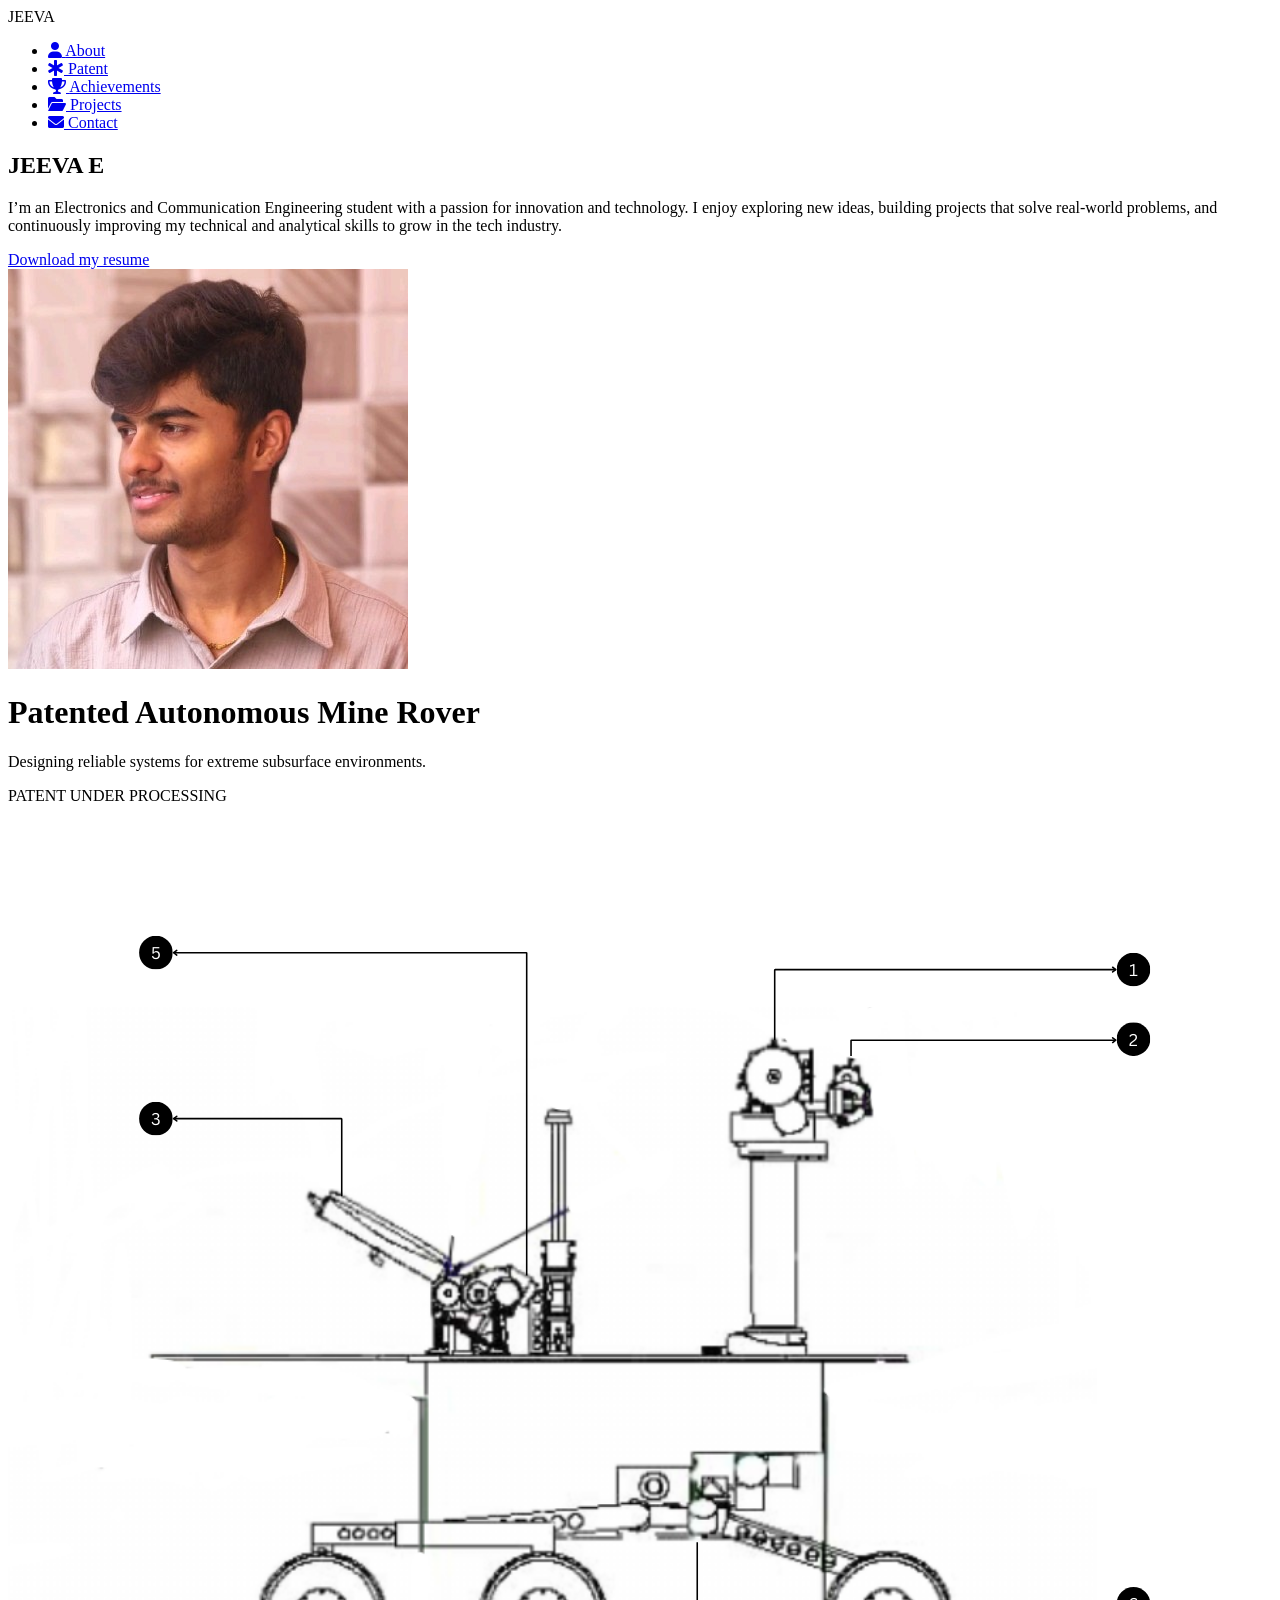
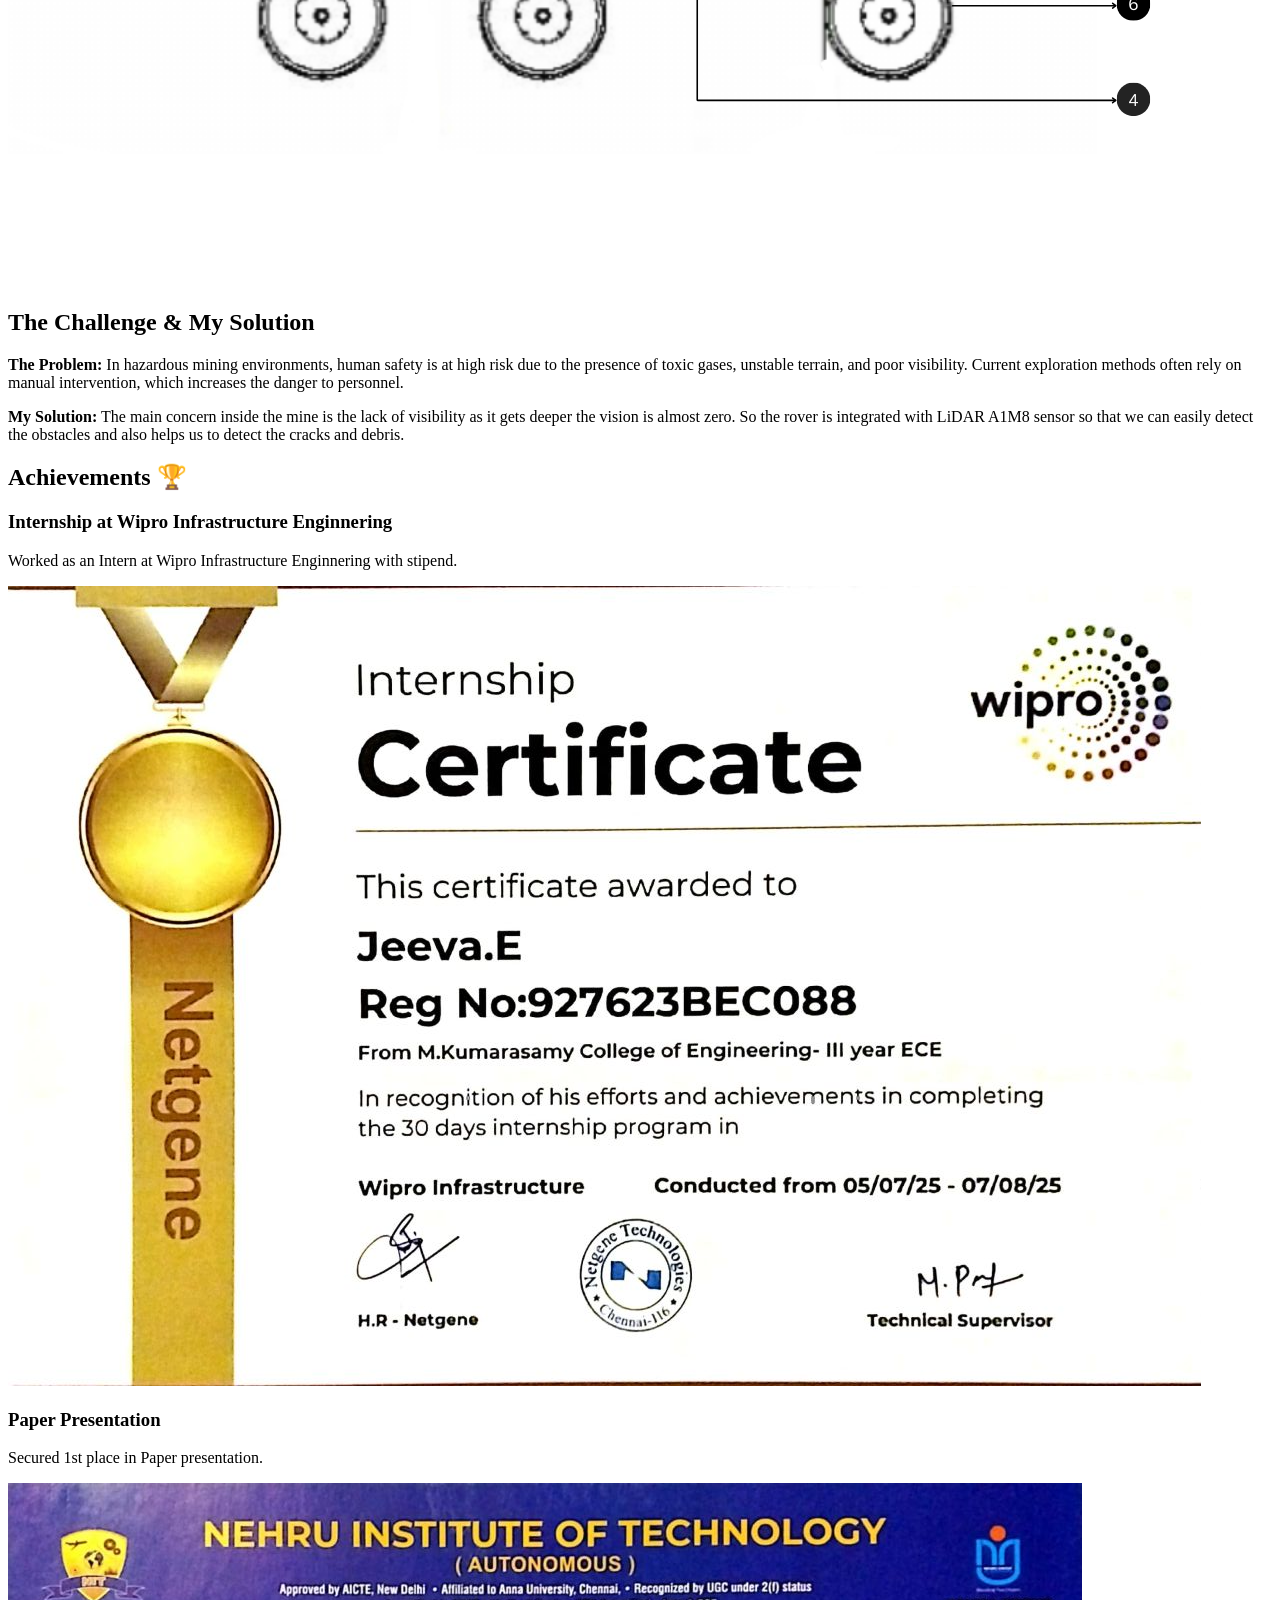
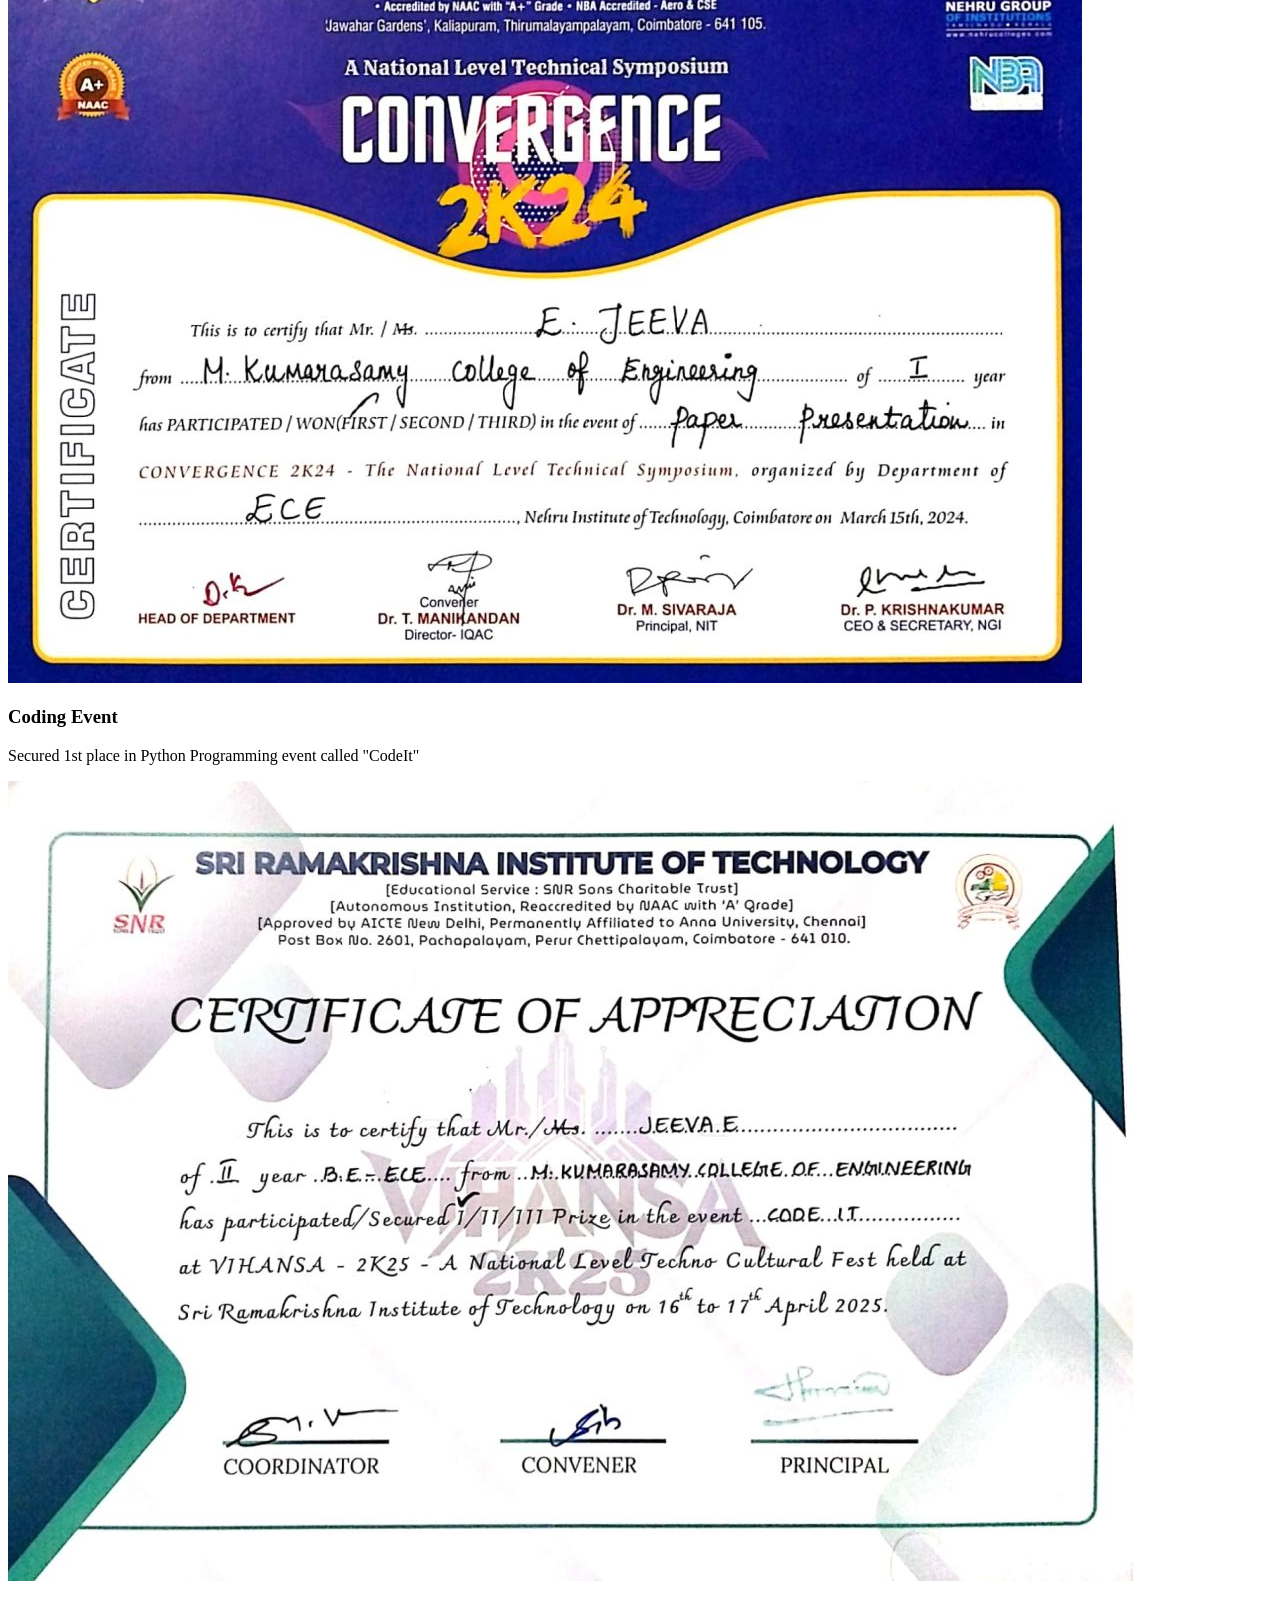
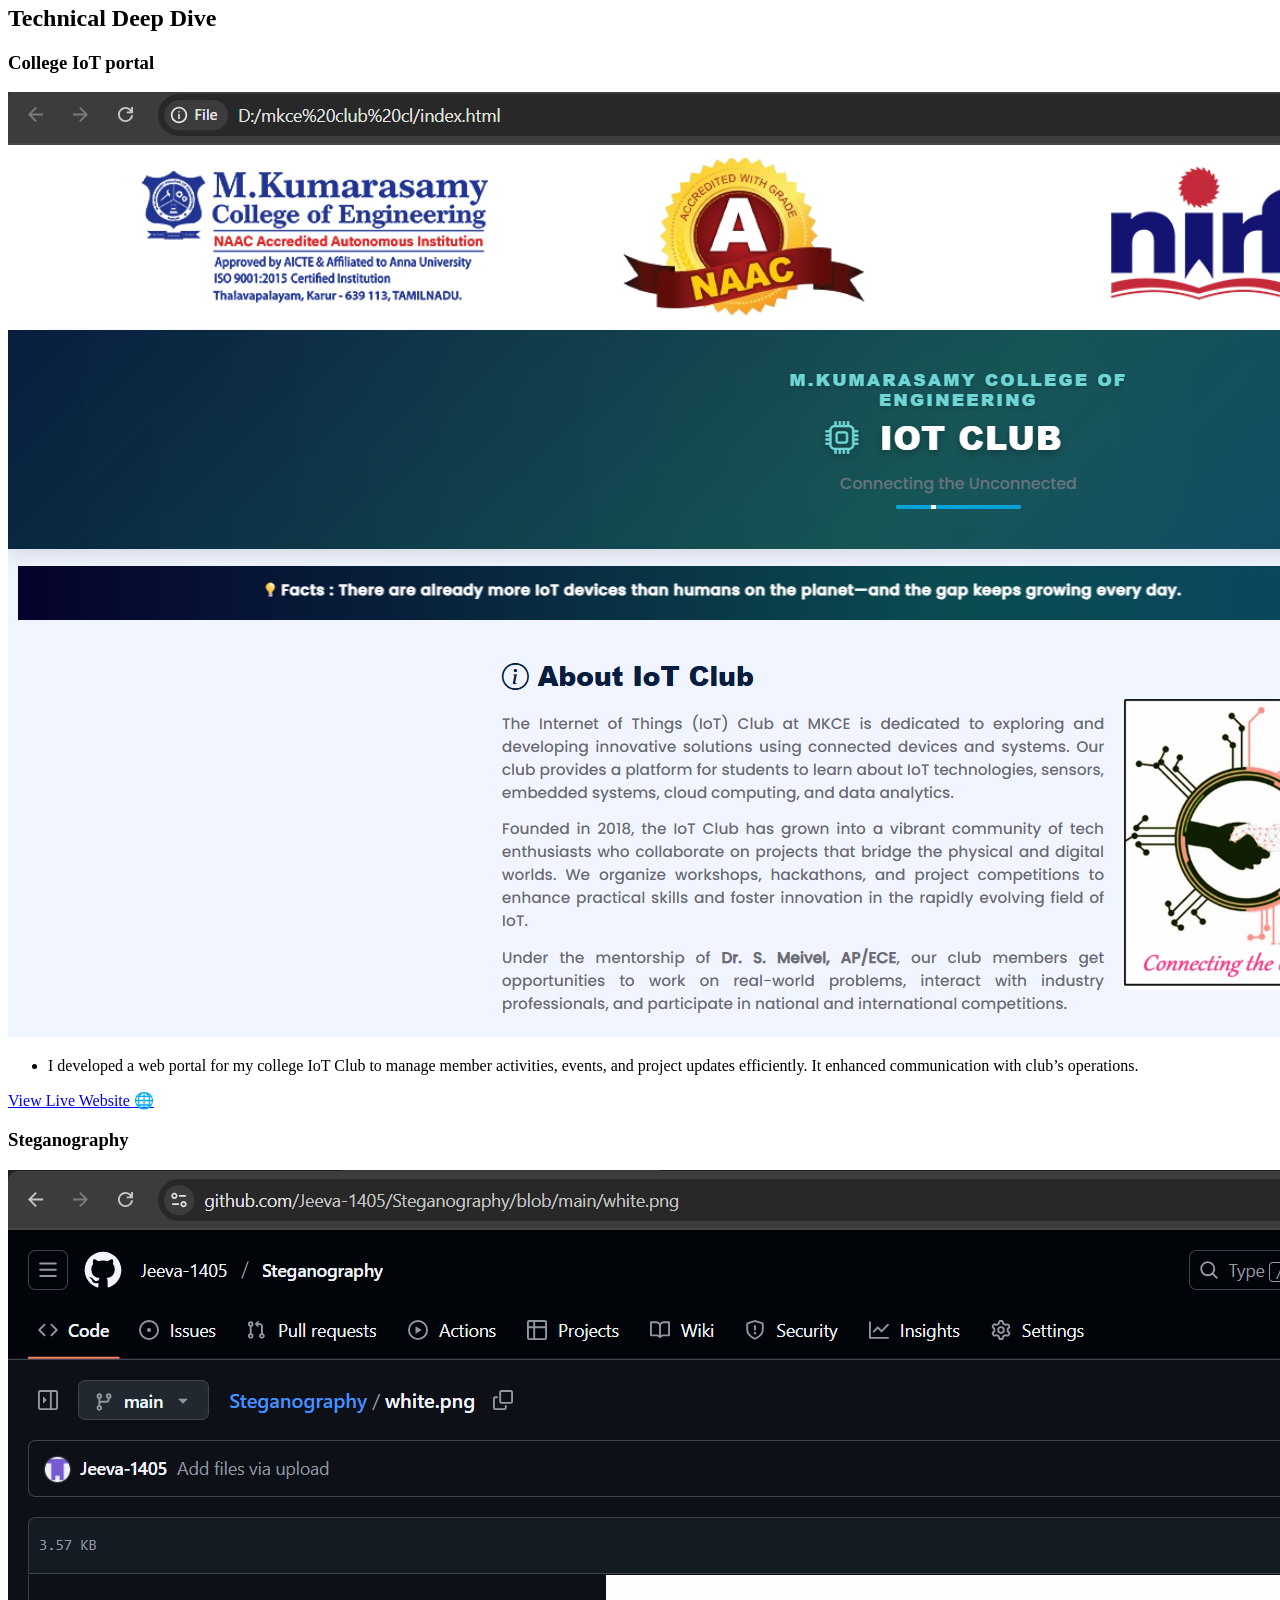
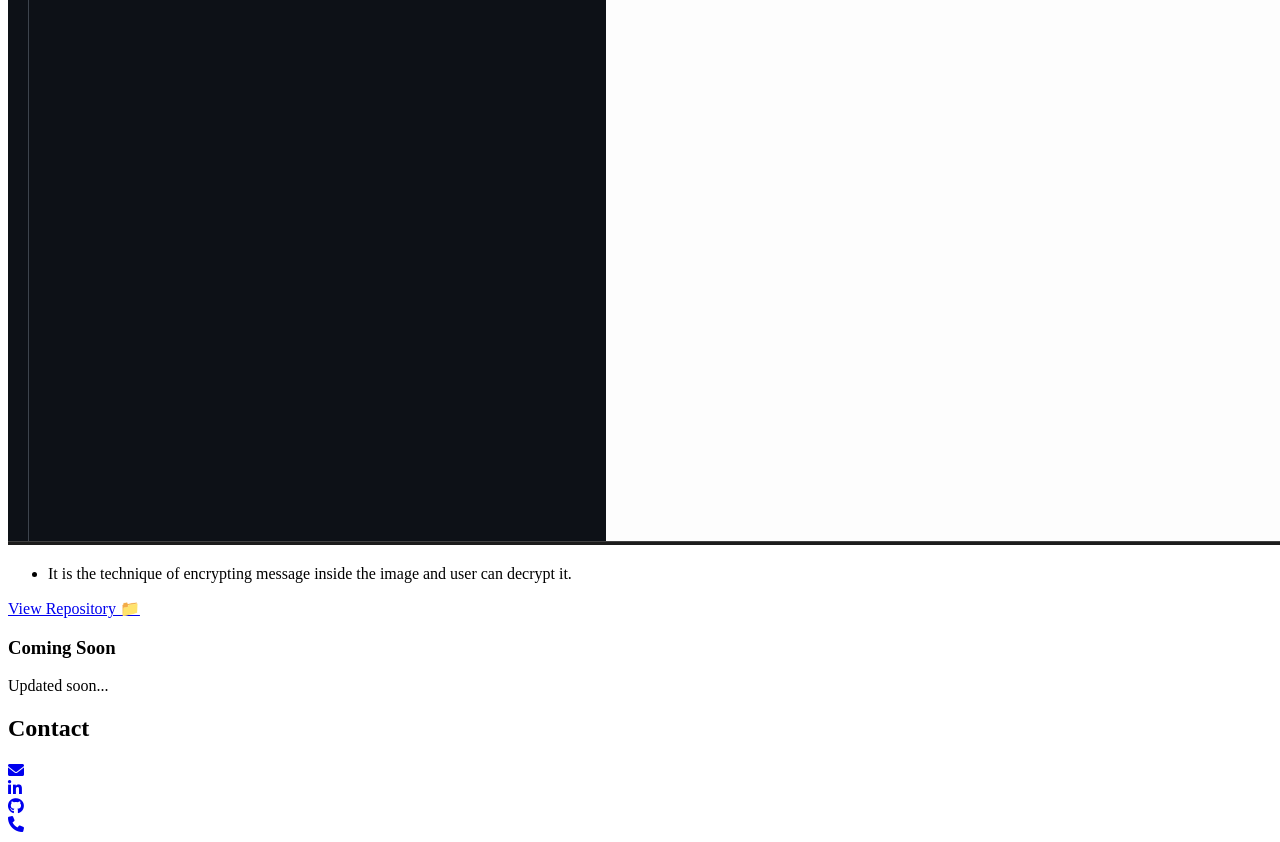
==== index.html @ ae6b7519 "Add files via upload" ====
<!DOCTYPE html>
<html lang="en">
<head>
    <meta charset="UTF-8">
    <meta name="viewport" content="width=device-width, initial-scale=1.0">
    <title>Project: Patented Mine Rover</title>
    <link rel="stylesheet" href="Styles.css">
    <link href="https://fonts.googleapis.com/css2?family=Roboto+Mono:wght@400;700&display=swap" rel="stylesheet">
    <link rel="stylesheet" href="https://cdnjs.cloudflare.com/ajax/libs/font-awesome/6.0.0-beta3/css/all.min.css">
</head>
<body>

    <nav class="sticky-nav">
        <div class="nav-name">JEEVA</div>
        <ul>
            <li><a href="#about"><i class="fas fa-user"></i> <span>About</span></a></li>
            <li><a href="#patent"><i class="fas fa-star-of-life"></i> <span>Patent</span></a></li> <li><a href="#achievements"><i class="fas fa-trophy"></i> <span>Achievements</span></a></li>
            <li><a href="#projects"><i class="fas fa-folder-open"></i> <span>Projects</span></a></li>
            <li><a href="#contact"><i class="fas fa-envelope"></i> <span>Contact</span></a></li>
        </ul>
    </nav>
    
    <section class="about-me" id="about">
        <h2>JEEVA E</h2>
        <div class="about-me-content">
            <div class="about-me-text">
                <p>I’m an Electronics and Communication Engineering student with a passion for innovation and technology. I enjoy exploring new ideas, building projects that solve real-world problems, and continuously improving my technical and analytical skills to grow in the tech industry.</p>
                <a href="link-to-full-patent-document.pdf" target="_blank" class="document-link">Download my resume</a> 
            </div>
            <div class="about-me-photo">
                <img src="me.jpg" alt="Jeeva E profile photo" class="photo-placeholder">
            </div>
        </div>
    </section>
    
    <header class="project-header" id="patent">
        <h1>Patented Autonomous Mine Rover</h1>
        <p class="tagline">Designing reliable systems for extreme subsurface environments.</p>
        <div class="patent-info">
            <span class="badge">PATENT UNDER PROCESSING </span>
        </div>
    </header>


    <section class="overview">
        <div class="media-container">
            <img src="patent-new.png" alt="High-quality image of the Mine Rover prototype.">
            
        </div>
        <div class="summary-text">
            <h2>The Challenge & My Solution</h2>
            <p><strong>The Problem:</strong> In hazardous mining environments, human safety is at high risk due to the presence of toxic gases, unstable terrain, and poor visibility. Current exploration methods often rely on manual intervention, which increases the danger to personnel. </p>
            <p><strong>My Solution:</strong> The main concern inside the mine is the lack of visibility as it gets deeper the vision is almost zero. So the rover is integrated with LiDAR A1M8 sensor so that we can easily detect the obstacles and also helps us to detect the cracks and debris. </p>
        </div>
    </section>

    <section class="achievements-recognition" id="achievements">
        <h2>Achievements 🏆</h2>
    
        <div class="achievement-grid">
            <div class="achievement-card patent">
                <i class="bi bi-file-earmark-lock-fill"></i>
                <h3>Internship at Wipro Infrastructure Enginnering</h3>
                <p>Worked as an Intern at  Wipro Infrastructure Enginnering with stipend.</p>
                <img src="internship.jpg" alt="Wipro Internship Certificate" class="achievement-photo">
            </div>
    
            <div class="achievement-card impact">
                <i class="bi bi-shield-fill-check"></i>
                <h3>Paper Presentation</h3>
                <p>Secured 1st place in Paper presentation.</p>
                <img src="presentation.jpg" alt="Paper Presentation Certificate" class="achievement-photo">
            </div>
    
            <div class="achievement-card software">
                <i class="bi bi-globe2"></i>
                <h3>Coding Event</h3>
                <p>Secured 1st place in Python Programming event called "CodeIt"</p>
                <img src="codeit.jpg" alt="CodeIt Event Certificate" class="achievement-photo">
            </div>
        </div>
    </section>
    
    <section class="technical-deep-dive" id="projects">
        <h2>Technical Deep Dive</h2>

        <div class="tech-grid">
            <div class="tech-card">
                <h3>College IoT portal</h3>
                <img src="Screenshot (95).png" alt="Screenshot of the college website." class="project-thumbnail">
                <div class="project-details">
                    <ul>
                        <li>I developed a web portal for my college IoT Club to manage member activities, events, and project updates efficiently. It enhanced communication with club’s operations.</li>
                    </ul>
                </div>
                <a href="https://your-college-website-link.com" target="_blank" class="document-link secondary-link">View Live Website 🌐</a>

            </div>
            <div class="tech-card"> 
                <h3>Steganography</h3>
                <img src="Screenshot (105).png" alt="Screenshot of the steganography project." class="project-thumbnail">
                <div class="project-details">
                    <ul>
                        <li>It is the technique of encrypting message inside the image and user can decrypt it.</li>
                    </ul>
                </div>
                <a href="https://github.com/Jeeva-1405/Steganography" target="_blank" class="document-link secondary-link">View Repository 📁</a>
            </div>
            <div class="tech-card">
                <h3>Coming Soon</h3>
                <div class="loading-animation">
                    <p class="typing-text">Updated soon...</p>
                </div>
            </div>
        </div>
    </section>

    <section class="contact-info" id="contact">
        <h2>Contact</h2>
        <div class="contact-links">
            <a href="https://mail.google.com/mail/?view=cm&fs=1&to=jeevamkce14@gmail.com" target="_blank" class="contact-link email" data-tooltip="Gmail">
                <div class="social-icon">
                    <i class="fas fa-envelope"></i>
                </div>
            </a>
            <a href="https://www.linkedin.com/in/jeeva-e-b4b442290/" target="_blank" class="contact-link linkedin" data-tooltip="LinkedIn">
                <div class="social-icon">
                    <i class="fab fa-linkedin-in"></i>
                </div>
            </a>
            <a href="https://github.com/Jeeva-1405/" target="_blank" class="contact-link github" data-tooltip="GitHub">
                <div class="social-icon">
                    <i class="fab fa-github"></i>
                </div>
            </a>
            <a href="tel:6374721817" class="contact-link mobile" data-tooltip="Mobile">
                <div class="social-icon">
                    <i class="fas fa-phone"></i>
                </div>
            </a>
        </div>
    </section>

</body>
</html>
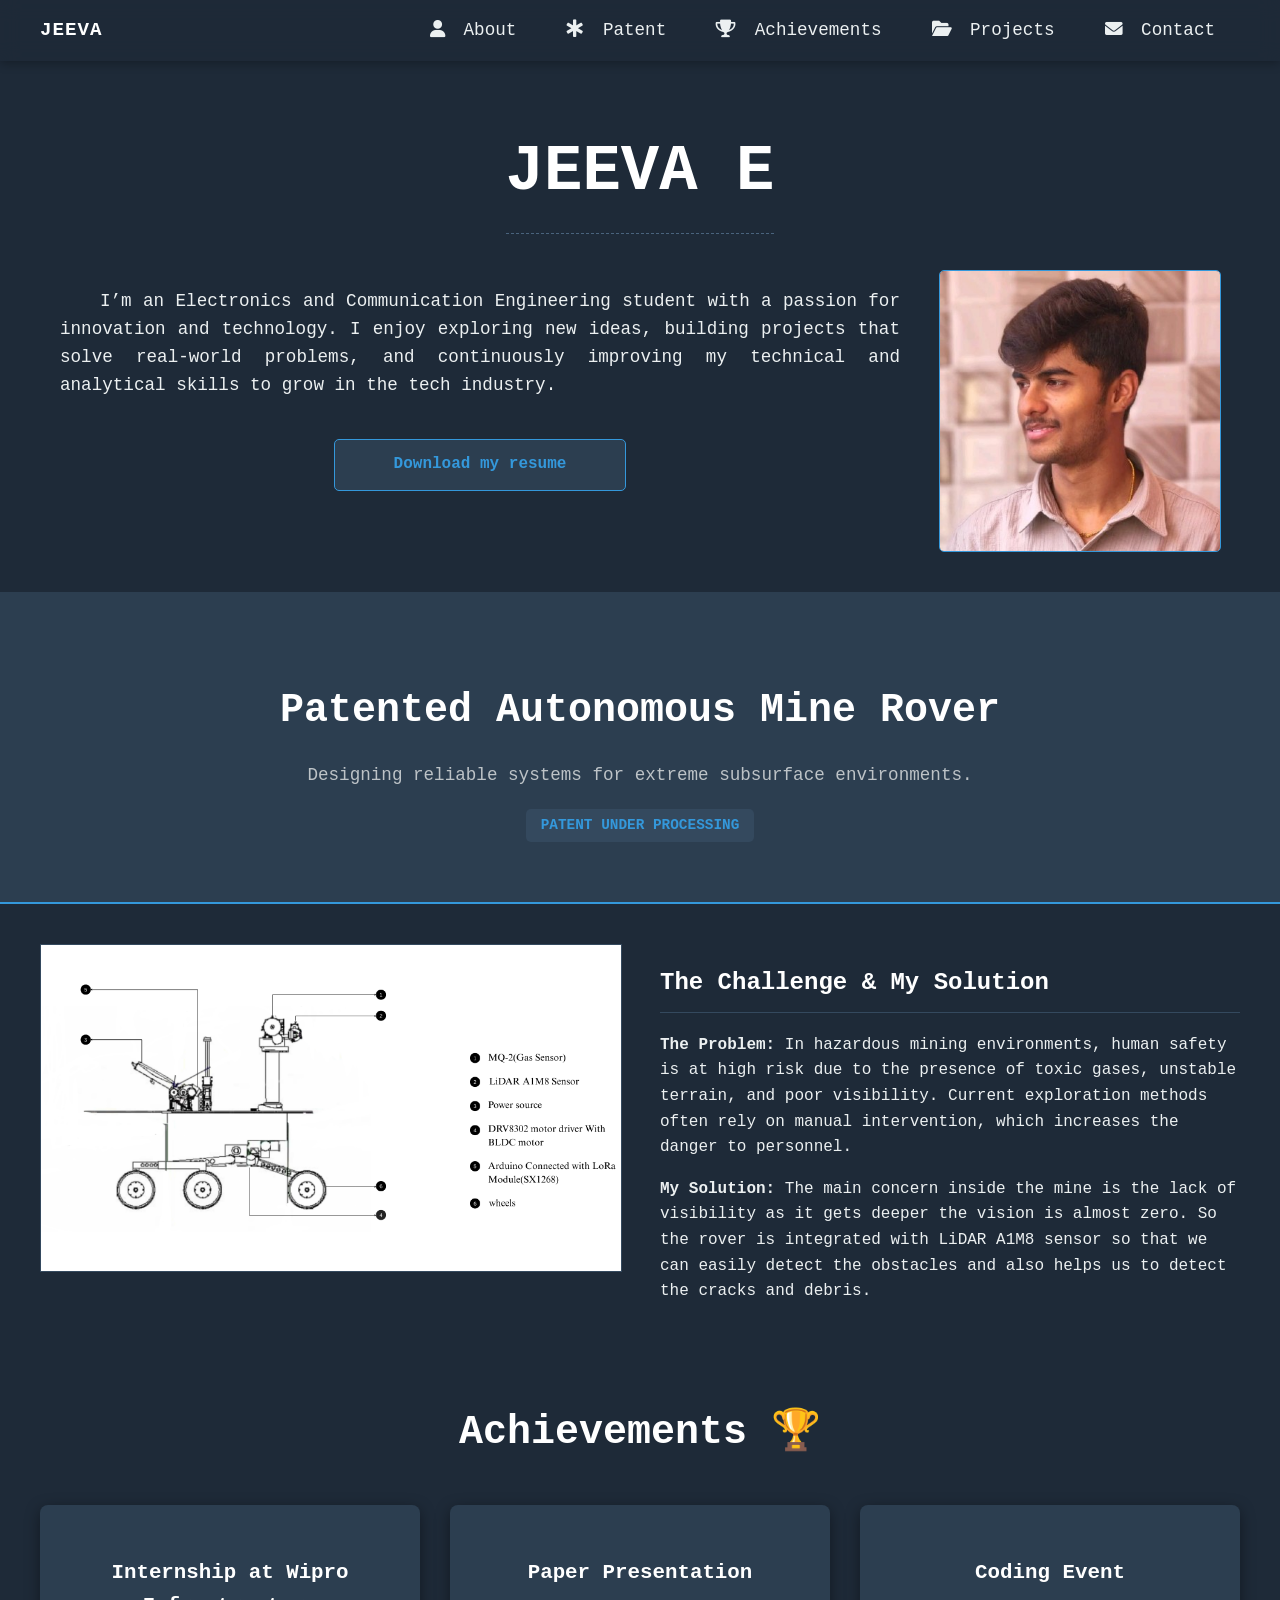
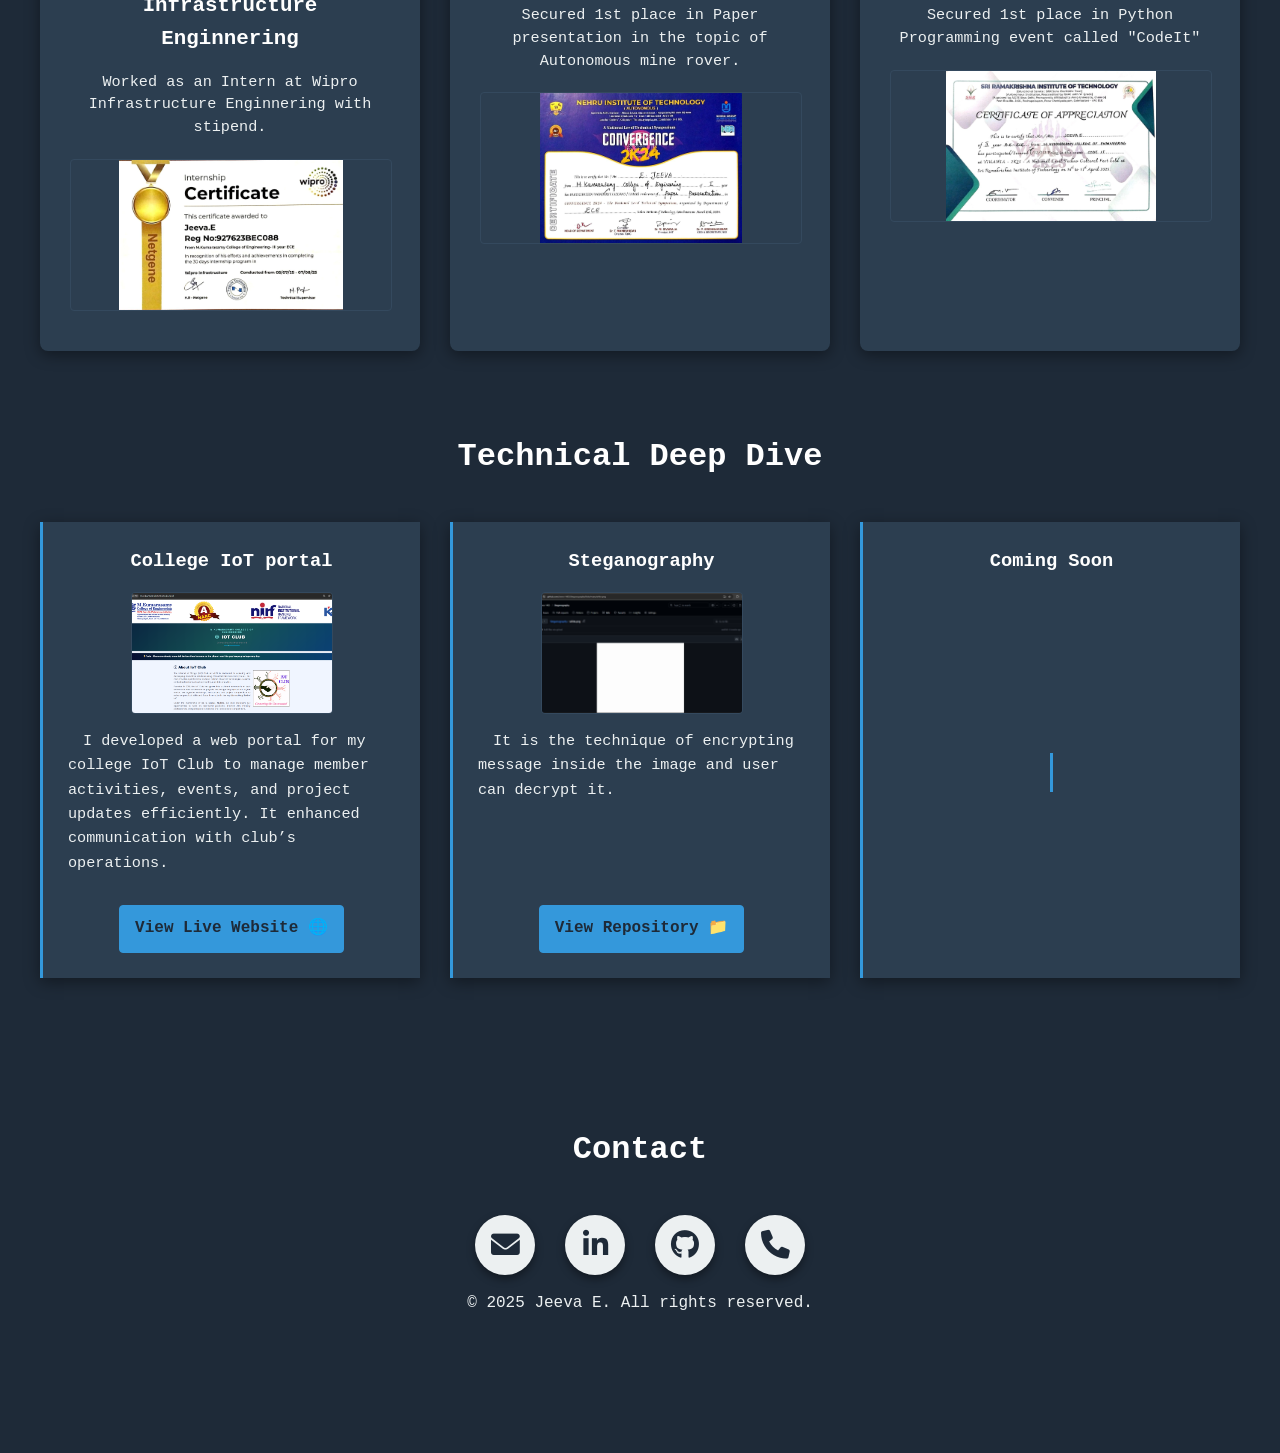
==== commit c1ba756c: "Update index.html" ====
--- a/index.html
+++ b/index.html
@@ -68,7 +68,7 @@
             <div class="achievement-card impact">
                 <i class="bi bi-shield-fill-check"></i>
                 <h3>Paper Presentation</h3>
-                <p>Secured 1st place in Paper presentation.</p>
+                <p>Secured 1st place in Paper presentation in the topic of Autonomous mine rover.</p>
                 <img src="presentation.jpg" alt="Paper Presentation Certificate" class="achievement-photo">
             </div>
     
@@ -109,13 +109,13 @@
             <div class="tech-card">
                 <h3>Coming Soon</h3>
                 <div class="loading-animation">
-                    <p class="typing-text">Updated soon...</p>
+                    <p class="typing-text">To be Updated...</p>
                 </div>
             </div>
         </div>
     </section>
 
-    <section class="contact-info" id="contact">
+    <footer class="contact-info" id="contact">
         <h2>Contact</h2>
         <div class="contact-links">
             <a href="https://mail.google.com/mail/?view=cm&fs=1&to=jeevamkce14@gmail.com" target="_blank" class="contact-link email" data-tooltip="Gmail">
@@ -133,13 +133,13 @@
                     <i class="fab fa-github"></i>
                 </div>
             </a>
-            <a href="tel:6374721817" class="contact-link mobile" data-tooltip="Mobile">
+            <a href="tel:6374721817" class="contact-link mobile" data-tooltip="Mobile: +91 6374721817">
                 <div class="social-icon">
                     <i class="fas fa-phone"></i>
                 </div>
             </a>
         </div>
-    </section>
-
+        <p class="footer-end-text">© 2025 Jeeva E. All rights reserved.</p>
+    </footer>
 </body>
-</html>+</html>
--- a/Styles.css
+++ b/Styles.css
@@ -0,0 +1,696 @@
+/* Base Styles & Reset */
+html {
+    scroll-behavior: smooth; /* ADDED for smooth scrolling */
+}
+
+body {
+    font-family: 'Roboto Mono', monospace;
+    background-color: #1E2A38; /* Primary Dark Blue/Charcoal */
+    color: #ECF0F1; /* Off-White Text */
+    margin: 0;
+    padding: 0;
+    line-height: 1.6;
+    overflow-x: hidden;
+}
+
+/* ADDED: Add top margin to sections to offset for sticky nav */
+body > section, body > header {
+    scroll-margin-top: 70px;
+}
+
+/* --- About Me Section Styling --- */
+.about-me {
+    max-width: 1200px;
+    margin: 40px auto;
+    padding: 20px 20px 0;
+    text-align: center;
+}
+
+.about-me-content {
+    display: flex;
+    align-items: flex-start;
+    gap: 40px;
+    margin-top: 20px;
+    padding: 0 20px;
+    max-width: 1200px;
+    margin-left: auto;
+    margin-right: auto;
+}
+
+.about-me-text {
+    flex: 3;
+    /* Add text-align center to center the button within this div */
+    text-align: center; 
+}
+
+.about-me-photo {
+    flex: 1;
+    min-width: 200px;
+    display: flex;
+    justify-content: center;
+    align-items: flex-start;
+    padding-top: 1px;
+    max-width: 300px;
+}
+
+.about-me-photo img.photo-placeholder {
+    width: 100%;
+    height: auto;
+    max-height: 300px;
+    object-fit: cover;
+    background-color: #2C3E50; /* Darker Slate */
+    border: 1px solid #3498DB; /* Muted Blue Accent */
+    border-radius: 5px;
+}
+
+.about-me h2 {
+    color: #ffffff;
+    margin-top: 0;
+    font-size: 4em;
+    border-bottom: 1px dashed #49637D; /* Softer divider */
+    padding-bottom: 10px;
+    margin-bottom: 15px;
+    display: inline-block;
+}
+
+.about-me-text p {
+    font-size: 1.1em;
+    color: #ECF0F1;
+    font-weight: 500;
+    padding: 0;
+    text-indent: 40px;
+    text-align: justify;
+    margin-bottom: 20px; /* Add some space below the paragraph */
+}
+
+.about-me strong {
+    color: #5DADE2; /* Stronger Blue for highlights */
+    font-weight: 700;
+}
+
+.project-header {
+    text-align: center;
+    padding: 60px 20px;
+    background-color: #2C3E50; /* Darker Slate */
+    border-bottom: 2px solid #3498DB; /* Muted Blue Accent */
+}
+
+.project-header h1 {
+    color: #ffffff;
+    font-size: 2.5em;
+    margin-bottom: 5px;
+}
+
+.tagline {
+    color: #BDC3C7; /* Muted text */
+    font-size: 1.1em;
+    margin-bottom: 20px;
+}
+
+.patent-info {
+    font-size: 0.9em;
+    padding: 5px 15px;
+    background-color: #34495E; /* Slightly different dark shade */
+    display: inline-block;
+    border-radius: 5px;
+}
+
+.badge {
+    color: #3498DB; /* Muted Blue Accent */
+    font-weight: bold;
+}
+
+/* Overview Section Layout */
+.overview {
+    display: flex;
+    max-width: 1200px;
+    margin: 40px auto;
+    padding: 0 20px;
+    gap: 40px;
+}
+
+.media-container {
+    flex: 1;
+    position: relative;
+}
+
+.media-container img {
+    width: 100%;
+    height: auto;
+    display: block;
+    border: 1px solid #34495E;
+}
+
+.summary-text {
+    flex: 1;
+}
+
+.summary-text h2 {
+    color: #ffffff;
+    border-bottom: 1px solid #34495E;
+    padding-bottom: 10px;
+}
+
+/* Technical Deep Dive (Grid Layout) */
+.technical-deep-dive {
+    max-width: 1200px;
+    margin: 80px auto;
+    padding: 0 20px;
+}
+
+.technical-deep-dive h2 {
+    text-align: center;
+    color: #ffffff;
+    margin-bottom: 40px;
+    font-size: 2em;
+}
+
+.tech-grid {
+    display: grid;
+    grid-template-columns: repeat(auto-fit, minmax(300px, 1fr));
+    gap: 30px;
+    /* ADDED: Set items to stretch so all cards are the same height */
+    align-items: stretch;
+}
+
+.tech-card {
+    background-color: #2C3E50; /* Darker Slate */
+    padding: 25px;
+    border-left: 3px solid #3498DB; /* Muted Blue Accent */
+    box-shadow: 0 4px 15px rgba(0, 0, 0, 0.4);
+    /* ADDED: Set to flex container to push the button to the bottom */
+    display: flex;
+    flex-direction: column; 
+}
+
+.tech-card h3 {
+    color: #ffffff;
+    margin-top: 0;
+    margin-bottom: 15px;
+    text-align: center; /* Center headings in tech cards */
+}
+
+.tech-card ul {
+    list-style: none;
+    padding: 0;
+    text-align: left; /* Ensure list items align left if text-align: center is on parent */
+    /* ADDED: Flex grow on UL to allow it to take up space in the side-by-side layout */
+    flex-grow: 1; 
+}
+
+.tech-card ul li {
+    margin-bottom: 10px;
+    font-size: 0.95em;
+    text-indent: 15px; /* Added: Indent the list item description */
+}
+
+.tech-card ul li strong {
+    color: #5DADE2; /* Stronger Blue for highlights */
+    font-weight: 700;
+}
+
+/* --- MODIFIED --- */
+.tech-card .project-details {
+    /* This container now just holds the description list */
+    /* It takes up available space to push the button to the bottom */
+    flex-grow: 1; 
+    margin-bottom: 20px;
+}
+
+.tech-card .project-details ul {
+    margin: 0;
+}
+
+/* --- MODIFIED --- */
+.tech-card .project-thumbnail {
+    width: 200px; /* Increased width for better visibility */
+    height: 120px; /* Increased height */
+    object-fit: cover;
+    border-radius: 4px;
+    border: 1px solid #34495E;
+    flex-shrink: 0;
+    /* This centers the image and adds vertical margin */
+    margin: 0 auto 15px; 
+    display: block;
+}
+
+/* General .document-link styling */
+.document-link {
+    display: block; /* Ensures it's a block-level element */
+    text-align: center;
+    padding: 12px 20px;
+    text-decoration: none;
+    font-weight: bold;
+    border-radius: 5px;
+    transition: background-color 0.3s;
+    background-color: #2C3E50; /* Darker Slate */
+    color: #3498DB; /* Muted Blue Accent */
+    border: 1px solid #3498DB; /* Muted Blue Accent */
+    margin: auto auto 0 auto; /* MODIFIED: Pushees button to the bottom of the card */
+}
+
+/* Specific styling for .document-link within the about-me section */
+.about-me .document-link {
+    margin-top: 40px; /* Adjust top margin for spacing from the paragraph */
+    max-width: 250px; /* Limit width to fit the rounded section */
+    /* text-align: center is inherited from .document-link, no need here */
+}
+
+/* For secondary links within tech cards, we keep their original styles */
+.tech-card .secondary-link {
+    display: block;
+    text-align: center;
+    padding: 10px 15px;
+    background-color: #3498DB; /* Muted Blue Accent */
+    color: #1E2A38; /* Primary Dark Text */
+    text-decoration: none;
+    font-weight: bold;
+    border-radius: 4px;
+    transition: background-color 0.3s;
+    /* REMOVED margin-top: 20px; as it is now controlled by flexbox margin: auto */
+    font-size: 1em;
+}
+
+
+.demo-button:hover,
+.document-link:hover,
+.tech-card .secondary-link:hover {
+    background-color: #5DADE2; /* Lighter Blue on hover */
+    color: #1E2A38;
+}
+
+
+/* --- ACHIEVEMENTS Section Styling (no change) --- */
+.achievements-recognition {
+    max-width: 1200px;
+    margin: 80px auto;
+    padding: 0 20px;
+    text-align: center;
+}
+
+.achievements-recognition h2 {
+    color: #ffffff;
+    font-size: 2.5em;
+    margin-bottom: 40px;
+}
+
+.achievement-grid {
+    display: grid;
+    grid-template-columns: repeat(auto-fit, minmax(280px, 1fr));
+    gap: 30px;
+}
+
+.achievement-card {
+    background-color: #2C3E50; /* Darker Slate */
+    padding: 30px;
+    border-radius: 8px;
+    text-align: center;
+    transition: box-shadow 0.3s ease;
+    box-shadow: 0 4px 15px rgba(0, 0, 0, 0.4);
+    position: relative;
+}
+
+.achievement-card:hover {
+    box-shadow: 0 10px 25px rgba(52, 152, 219, 0.2); /* Soft blue shadow on hover */
+}
+
+.achievement-card i {
+    font-size: 3em;
+    margin-bottom: 15px;
+    display: block;
+    color: #3498DB; /* Muted Blue Accent */
+}
+
+.achievement-card h3 {
+    color: #ffffff;
+    font-size: 1.3em;
+    margin-bottom: 10px;
+}
+
+.achievement-card p {
+    color: #ECF0F1;
+    font-size: 0.95em;
+    line-height: 1.5;
+    margin-bottom: 20px;
+}
+
+.achievement-card .achievement-photo {
+    width: 100%;
+    height: 150px;
+    object-fit: contain;
+    margin: 15px 0 10px;
+    border: 1px solid #34495E;
+    border-radius: 4px;
+    display: block;
+    transition: transform 0.1s ease-out, opacity 0.1s ease-out;
+    position: relative;
+    cursor: zoom-in;
+}
+
+.achievement-card .achievement-photo:hover::before {
+    content: '';
+    position: fixed;
+    top: 0;
+    left: 0;
+    right: 0;
+    bottom: 0;
+    background: rgba(0, 0, 0, 0.98) !important;
+    z-index: 2147483646 !important;
+    pointer-events: none;
+}
+
+.achievement-card .achievement-photo:hover {
+    position: fixed !important;
+    top: 50% !important;
+    left: 50% !important;
+
+    width: 75vw !important;
+    max-height: 90vh !important;
+    height: auto !important;
+
+    transform: translate(-50%, -50%) !important;
+    z-index: 2147483647 !important;
+
+    background-color: #1E2A38;
+    padding: 20px;
+    box-sizing: border-box;
+    border: 2px solid #3498DB; /* Muted Blue Accent */
+}
+
+
+.detail-badge {
+    display: inline-block;
+    padding: 5px 15px;
+    background-color: #3498DB; /* Muted Blue Accent */
+    color: #1E2A38; /* Primary Dark Text */
+    font-weight: bold;
+    border-radius: 20px;
+    font-size: 0.8em;
+    text-transform: uppercase;
+}
+/* Action Buttons/Links */
+/* The general .document-link and .demo-button are defined earlier now */
+
+
+/* --- CONTACT INFO SECTION (NEW CIRCULAR ICON STYLE) --- */
+.contact-info {
+    max-width: 1200px;
+    margin: 80px auto; 
+    padding: 40px 20px;
+    text-align: center;
+    background-color: #1E2A38; /* Keep body background color */
+    border-top: none; 
+}
+
+.contact-info h2 {
+    color: #ffffff;
+    font-size: 2em;
+    margin-bottom: 40px; 
+}
+
+.contact-links {
+    display: flex;
+    justify-content: center;
+    gap: 30px;
+    flex-wrap: wrap;
+    align-items: center; 
+}
+
+/* Base style for all icon links */
+.contact-link {
+    display: inline-block;
+    text-decoration: none;
+    position: relative; /* Essential for the tooltip positioning */
+    line-height: 0; /* Ensures the circular wrapper aligns correctly */
+}
+
+/* The circular white background wrapper */
+.social-icon {
+    width: 60px; 
+    height: 60px;
+    background-color: #ECF0F1; /* Off-White/White for the base circle */
+    border-radius: 50%;
+    display: flex;
+    justify-content: center;
+    align-items: center;
+    transition: all 0.3s ease-in-out;
+    box-shadow: 0 4px 8px rgba(0, 0, 0, 0.4); 
+}
+
+/* Icon (i) styles inside the circle */
+.social-icon i {
+    font-size: 1.8em;
+    color: #1E2A38; /* Primary Dark Blue/Charcoal for default icon color */
+    transition: color 0.3s;
+    margin: 0;
+}
+
+/* MODIFIED: Remove the specific color for the email icon here,
+   so it inherits the default .social-icon i color (#1E2A38) */
+/* .contact-link.email .social-icon i {
+    color: #DB4437; 
+} */
+
+/* --- Tooltip (Link Name) Styling using data-tooltip attribute --- */
+.contact-link::before {
+    content: attr(data-tooltip);
+    position: absolute;
+    top: -30px; /* MODIFIED: Reduced distance from -40px to -30px */
+    left: 50%;
+    transform: translateX(-50%);
+    background-color: #3498DB; /* Default tooltip background color (Muted Blue) */
+    color: #1E2A38;
+    padding: 10px 10px;
+    border-radius: 4px;
+    font-size: 0.9em;
+    font-weight: bold;
+    white-space: nowrap;
+    opacity: 0;
+    pointer-events: none; /* Allows click through when hidden */
+    transition: opacity 0.3s, top 0.3s;
+    z-index: 10;
+}
+
+.contact-link:hover::before {
+    opacity: 1;
+    top: -45px; /* MODIFIED: Reduced hover slide distance from -55px to -45px */
+}
+
+
+/* --- HOVER EFFECTS (Color Scheme) --- */
+
+/* GitHub Hover: Black icon/tooltip */
+.contact-link.github:hover .social-icon {
+    background-color: #333; 
+}
+.contact-link.github:hover .social-icon i {
+    color: #ffffff;
+}
+.contact-link.github:hover::before {
+    background-color: #333;
+    color: #ffffff;
+}
+
+/* LinkedIn Hover: LinkedIn Blue icon/tooltip */
+.contact-link.linkedin:hover .social-icon {
+    background-color: #0077b5; 
+}
+.contact-link.linkedin:hover .social-icon i {
+    color: #ffffff;
+}
+.contact-link.linkedin:hover::before {
+    background-color: #0077b5;
+    color: #ffffff;
+}
+
+/* Mobile Hover: Professional Green icon/tooltip */
+.contact-link.mobile:hover .social-icon {
+    background-color: #2ECC71; 
+}
+.contact-link.mobile:hover .social-icon i {
+    color: #ffffff;
+}
+.contact-link.mobile:hover::before {
+    background-color: #2ECC71;
+    color: #1E2A38;
+}
+
+/* MODIFIED: Email/Gmail Hover: Change to a black/dark theme to match other icons' hover style */
+.contact-link.email:hover .social-icon {
+    background-color: #333; /* Dark/Black for circle on hover (like GitHub) */
+}
+.contact-link.email:hover .social-icon i { 
+    color: #ffffff; /* White icon for contrast (like GitHub) */
+}
+.contact-link.email:hover::before {
+    background-color: #333; /* Dark/Black for tooltip (like GitHub) */
+    color: #ffffff;
+}
+
+/* Responsive adjustments */
+@media (max-width: 768px) {
+    .overview {
+        flex-direction: column;
+    }
+    .tech-card {
+        padding: 20px;
+    }
+    .about-me-content {
+        flex-direction: column;
+        gap: 20px;
+    }
+    .about-me-photo {
+        min-width: unset;
+        width: 100%;
+    }
+
+    /* --- MODIFIED --- */
+    /* On small screens, the image is already centered and the text is already left-aligned, so no extra rules are needed here. */
+    .tech-card .project-details {
+        text-align: left;
+    }
+
+    /* On small screens, keep icons centered but make the gap smaller */
+    .contact-links {
+        gap: 20px;
+    }
+    /* Adjust about-me button on small screens */
+    .about-me .document-link {
+        max-width: 100%; /* Allow it to be wider on small screens */
+    }
+
+    /* Responsive adjustments for navigation on small screens */
+    .sticky-nav {
+        padding: 10px;
+        /* Revert to justify-content: center for smaller screens if space is tight */
+        justify-content: center; 
+    }
+
+    .sticky-nav li {
+        margin: 0 10px; /* Adjust margin on smaller screens */
+    }
+    
+    .nav-name {
+        /* Hide name on small screens to prioritize space for links */
+        display: none; 
+    }
+
+    /* Hide text and show only icons on very small screens */
+    @media (max-width: 500px) {
+        .sticky-nav a {
+            font-size: 1.2em; /* Make icons slightly bigger */
+        }
+        .sticky-nav a span {
+            display: none; /* Hide the text */
+        }
+        .sticky-nav i {
+            margin-right: 0; /* Remove margin when text is hidden */
+        }
+    }
+}
+
+/* === NAVIGATION BAR STYLES ADDED HERE === */
+.sticky-nav {
+    background-color: rgba(30, 42, 56, 0.9); /* Same as body but with transparency */
+    backdrop-filter: blur(10px); /* Frosted glass effect */
+    padding: 15px 40px; /* Increased vertical and horizontal padding for a bigger bar */
+    
+    /* MODIFIED: Use space-between to push the name and links to opposite sides */
+    display: flex;
+    justify-content: space-between; 
+    align-items: center; 
+    
+    position: sticky;
+    top: 0;
+    z-index: 1000;
+    width: 100%;
+    box-shadow: 0 2px 10px rgba(0, 0, 0, 0.3);
+    box-sizing: border-box; 
+}
+
+/* NEW STYLE for the name on the left */
+.nav-name {
+    color: #ffffff; /* White text */
+    font-size: 1.2em; /* Slightly larger than links */
+    font-weight: 700;
+    letter-spacing: 1px;
+    margin-right: 20px; /* Space between name and links */
+}
+
+.sticky-nav ul {
+    margin: 0;
+    padding: 0;
+    list-style: none;
+    display: flex; /* Makes sure the li elements line up */
+}
+
+.sticky-nav li {
+    display: inline-block;
+    margin: 0 25px; /* INCREASED: Increase horizontal margin for more spacing */
+}
+
+.sticky-nav a {
+    color: #ECF0F1; /* Off-White Text */
+    text-decoration: none;
+    font-size: 1.1em; /* SLIGHTLY INCREASED: Make the font a little bigger */
+    font-weight: 500;
+    transition: color 0.3s ease;
+}
+
+.sticky-nav a:hover {
+    color: #3498DB; /* Muted Blue Accent */
+}
+
+.sticky-nav i {
+    margin-right: 8px; /* Space between icon and text */
+}
+
+
+/* --- CREATIVE LOADING ANIMATION FOR COMING SOON SECTION (Typing Effect) --- */
+
+/* KEYFRAMES for Typing (The text appears) */
+/* The text types out fully in the first 75% of the 4s duration (3 seconds) */
+@keyframes typing-4s {
+    0% { width: 0 }
+    75% { width: 100% } 
+    100% { width: 100% } /* Holds the full text for the last 1 second (25%) */
+}
+
+/* KEYFRAMES for Blinking Caret (The cursor) */
+/* The cursor is solid during the typing, then blinks during the pause. */
+@keyframes blink-caret-4s {
+    0%, 74% { border-color: #3498DB; } /* Visible during typing */
+    
+    /* Blinking sequence during the last 1 second (75%-100%) */
+    75%, 85%, 95% { border-color: transparent; }
+    80%, 90%, 100% { border-color: #3498DB; }
+}
+
+.loading-animation {
+    /* Center the typing block within the card */
+    display: flex;
+    justify-content: center;
+    align-items: center;
+    flex-grow: 1; 
+    padding: 30px 0; 
+}
+
+.typing-text {
+    /* Text styling */
+    font-size: 1.5em;
+    font-weight: bold;
+    color: #3498DB;
+    margin: 0; 
+    
+    /* Typing Effect Properties */
+    overflow: hidden; 
+    white-space: nowrap; 
+    letter-spacing: .15em; 
+    width: 0; 
+    border-right: .15em solid #3498DB; /* The cursor */
+
+    /* The animation sequences (Total cycle: 4 seconds, steps for 18 characters) */
+    animation: 
+        typing-4s 4s steps(18) infinite, 
+        blink-caret-4s 4s step-end infinite; 
+}
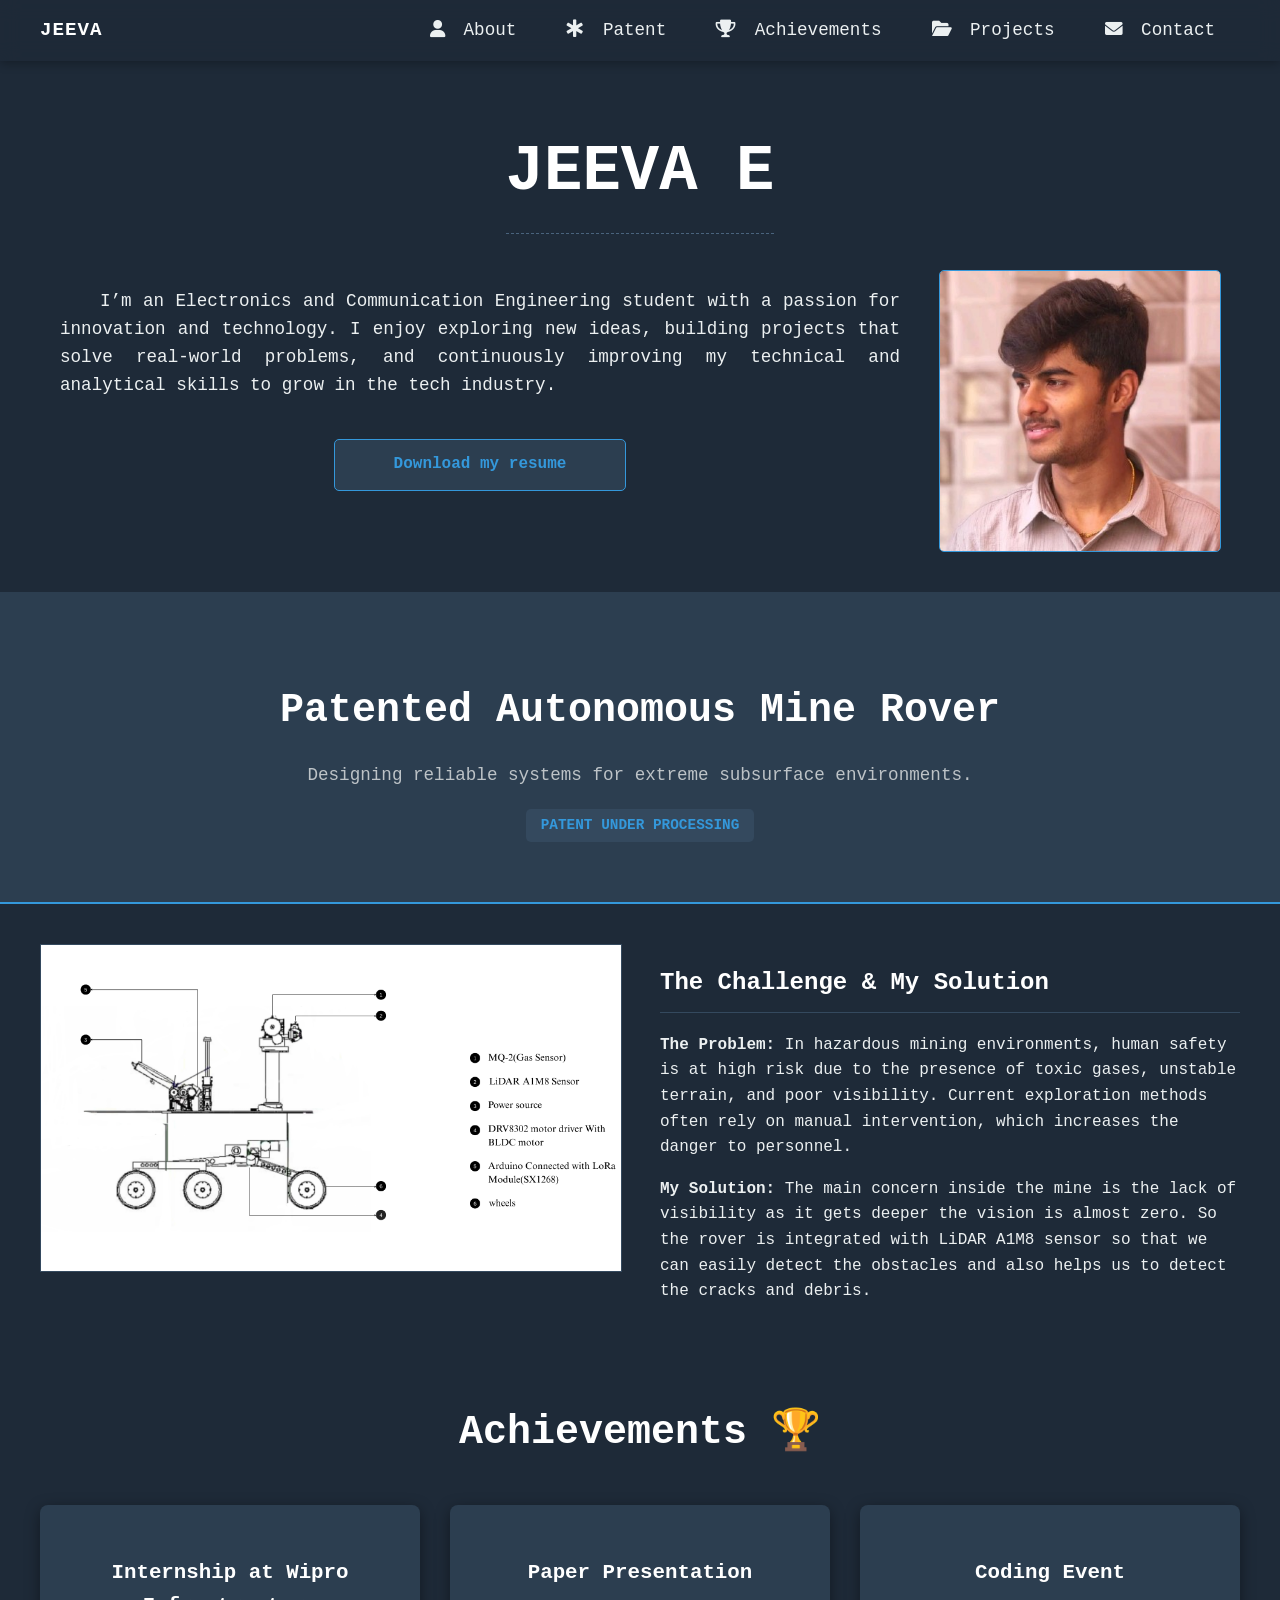
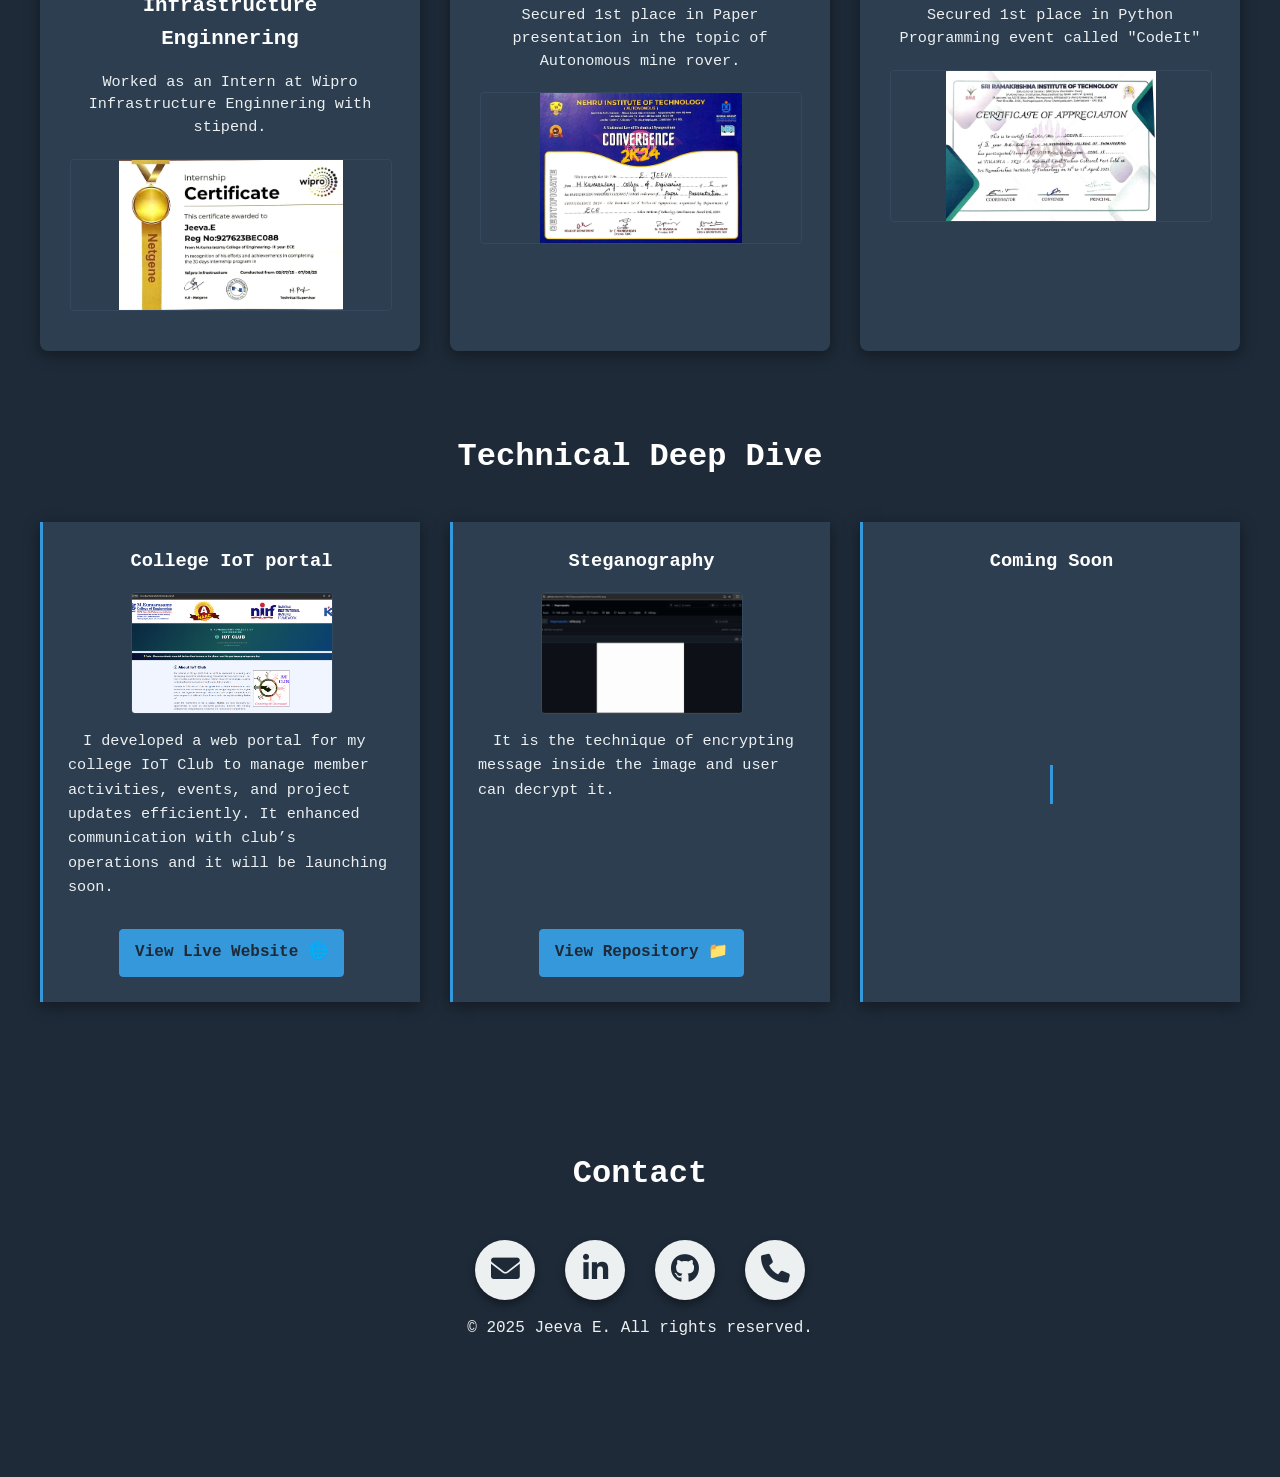
==== commit 0094b2e8: "Update index.html" ====
--- a/index.html
+++ b/index.html
@@ -25,7 +25,7 @@
         <div class="about-me-content">
             <div class="about-me-text">
                 <p>I’m an Electronics and Communication Engineering student with a passion for innovation and technology. I enjoy exploring new ideas, building projects that solve real-world problems, and continuously improving my technical and analytical skills to grow in the tech industry.</p>
-                <a href="link-to-full-patent-document.pdf" target="_blank" class="document-link">Download my resume</a> 
+                <a href="Jeeva_E_Resume.pdf" target="_blank" class="document-link">Download my resume</a> 
             </div>
             <div class="about-me-photo">
                 <img src="me.jpg" alt="Jeeva E profile photo" class="photo-placeholder">
@@ -61,7 +61,7 @@
             <div class="achievement-card patent">
                 <i class="bi bi-file-earmark-lock-fill"></i>
                 <h3>Internship at Wipro Infrastructure Enginnering</h3>
-                <p>Worked as an Intern at  Wipro Infrastructure Enginnering with stipend.</p>
+                <p>Worked as an Intern at Wipro Infrastructure Enginnering with stipend.</p>
                 <img src="internship.jpg" alt="Wipro Internship Certificate" class="achievement-photo">
             </div>
     
@@ -90,7 +90,7 @@
                 <img src="Screenshot (95).png" alt="Screenshot of the college website." class="project-thumbnail">
                 <div class="project-details">
                     <ul>
-                        <li>I developed a web portal for my college IoT Club to manage member activities, events, and project updates efficiently. It enhanced communication with club’s operations.</li>
+                        <li>I developed a web portal for my college IoT Club to manage member activities, events, and project updates efficiently. It enhanced communication with club’s operations and it will be launching soon.</li>
                     </ul>
                 </div>
                 <a href="https://your-college-website-link.com" target="_blank" class="document-link secondary-link">View Live Website 🌐</a>
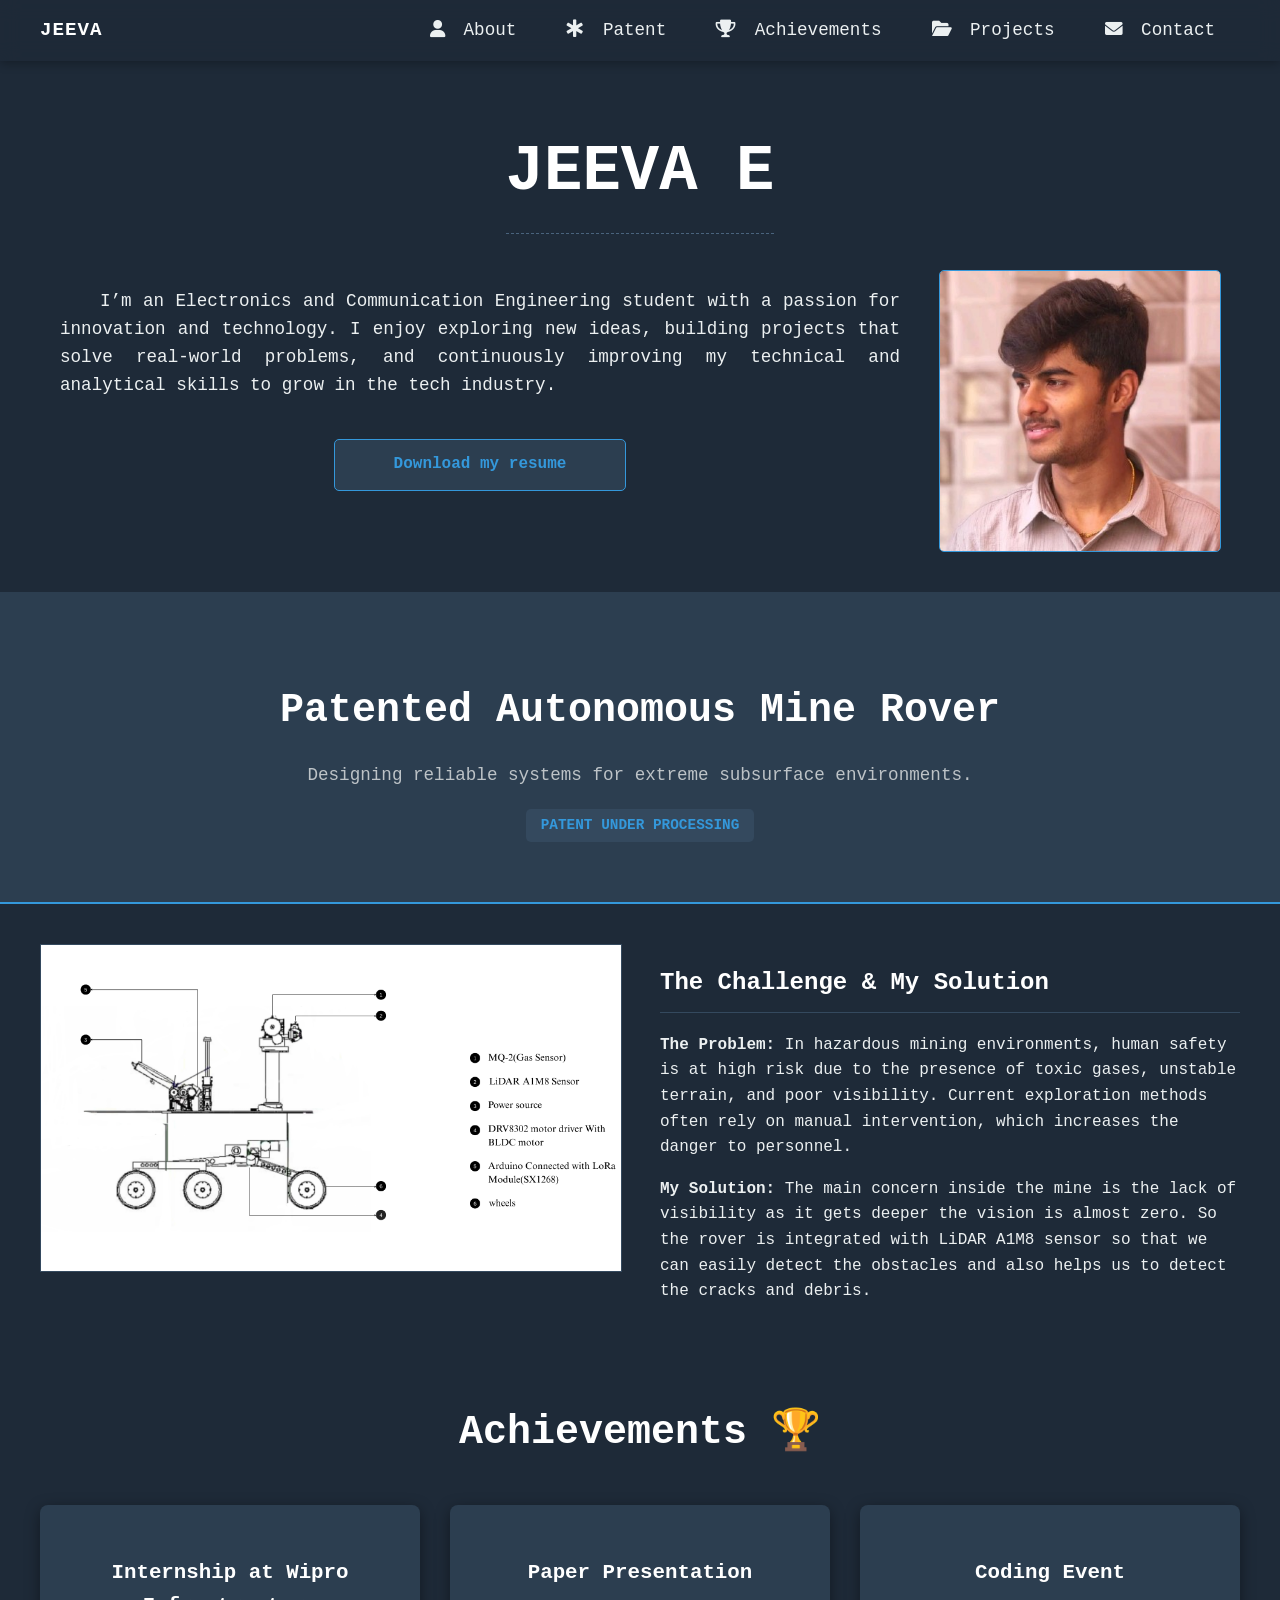
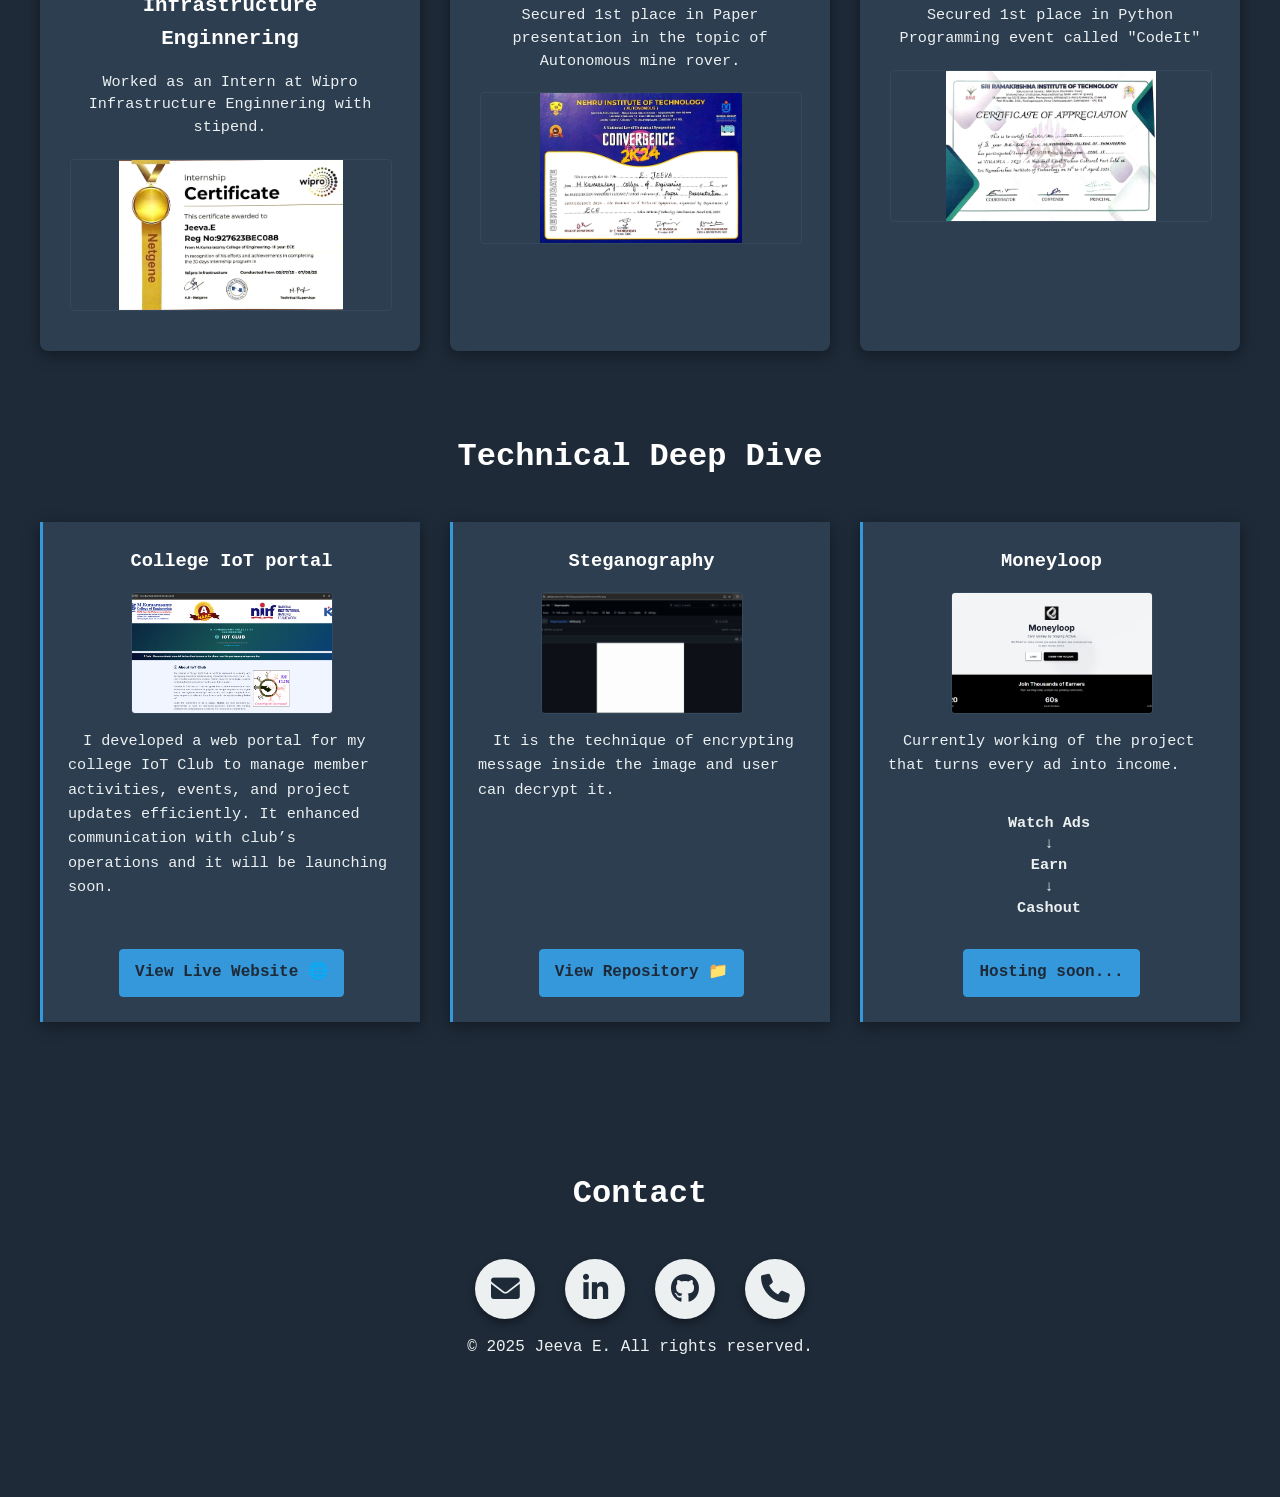
==== commit 4f09ae0c: "Add files via upload" ====
--- a/index.html
+++ b/index.html
@@ -3,7 +3,7 @@
 <head>
     <meta charset="UTF-8">
     <meta name="viewport" content="width=device-width, initial-scale=1.0">
-    <title>Project: Patented Mine Rover</title>
+    <title>Jeeva E Portfolio</title>
     <link rel="stylesheet" href="Styles.css">
     <link href="https://fonts.googleapis.com/css2?family=Roboto+Mono:wght@400;700&display=swap" rel="stylesheet">
     <link rel="stylesheet" href="https://cdnjs.cloudflare.com/ajax/libs/font-awesome/6.0.0-beta3/css/all.min.css">
@@ -14,7 +14,8 @@
         <div class="nav-name">JEEVA</div>
         <ul>
             <li><a href="#about"><i class="fas fa-user"></i> <span>About</span></a></li>
-            <li><a href="#patent"><i class="fas fa-star-of-life"></i> <span>Patent</span></a></li> <li><a href="#achievements"><i class="fas fa-trophy"></i> <span>Achievements</span></a></li>
+            <li><a href="#patent"><i class="fas fa-star-of-life"></i> <span>Patent</span></a></li>
+             <li><a href="#achievements"><i class="fas fa-trophy"></i> <span>Achievements</span></a></li>
             <li><a href="#projects"><i class="fas fa-folder-open"></i> <span>Projects</span></a></li>
             <li><a href="#contact"><i class="fas fa-envelope"></i> <span>Contact</span></a></li>
         </ul>
@@ -37,7 +38,7 @@
         <h1>Patented Autonomous Mine Rover</h1>
         <p class="tagline">Designing reliable systems for extreme subsurface environments.</p>
         <div class="patent-info">
-            <span class="badge">PATENT UNDER PROCESSING </span>
+            <span class="badge">PATENT UNDER PROCESSING</span>
         </div>
     </header>
 
@@ -87,18 +88,18 @@
         <div class="tech-grid">
             <div class="tech-card">
                 <h3>College IoT portal</h3>
-                <img src="Screenshot (95).png" alt="Screenshot of the college website." class="project-thumbnail">
+                <img src="iot club.png" alt="Screenshot of the college website." class="project-thumbnail">
                 <div class="project-details">
                     <ul>
                         <li>I developed a web portal for my college IoT Club to manage member activities, events, and project updates efficiently. It enhanced communication with club’s operations and it will be launching soon.</li>
                     </ul>
                 </div>
-                <a href="https://your-college-website-link.com" target="_blank" class="document-link secondary-link">View Live Website 🌐</a>
+                <a href="https://clubs.mkce.ac.in/" target="_blank" class="document-link secondary-link">View Live Website 🌐</a>
 
             </div>
             <div class="tech-card"> 
                 <h3>Steganography</h3>
-                <img src="Screenshot (105).png" alt="Screenshot of the steganography project." class="project-thumbnail">
+                <img src="steganography.png" alt="Screenshot of the steganography project." class="project-thumbnail">
                 <div class="project-details">
                     <ul>
                         <li>It is the technique of encrypting message inside the image and user can decrypt it.</li>
@@ -106,11 +107,26 @@
                 </div>
                 <a href="https://github.com/Jeeva-1405/Steganography" target="_blank" class="document-link secondary-link">View Repository 📁</a>
             </div>
-            <div class="tech-card">
-                <h3>Coming Soon</h3>
-                <div class="loading-animation">
-                    <p class="typing-text">To be Updated...</p>
+            <div class="tech-card"> 
+                <h3>Moneyloop</h3>
+                <img src="moneyloop.png" alt="Screenshot of the Moneyloop project." class="project-thumbnail">
+                <div class="project-details">
+                    <ul>
+                        <li>Currently working of the project that turns every ad into income. 
+                            <div class="workflow">
+                                <span>Watch Ads</span>
+                                <span>↓</span>
+                                <span>Earn</span>
+                                <span>↓</span>
+                                <span>Cashout</span>
+                              </div>
+                         </li>
+                    </ul>
                 </div>
+                <a target="_blank" class="document-link secondary-link hosting-btn">
+                    Hosting soon...
+                    <span class="loading-spinner"></span>
+                  </a>                  
             </div>
         </div>
     </section>
@@ -143,3 +159,4 @@
     </footer>
 </body>
 </html>
+
--- a/Styles.css
+++ b/Styles.css
@@ -17,6 +17,15 @@
 body > section, body > header {
     scroll-margin-top: 70px;
 }
+.workflow {
+  display: flex;
+  flex-direction: column;
+  align-items: center;
+  margin-top: 35px;
+  margin-left: -20px;
+  font-weight: bold;
+  line-height: 1.4;
+}
 
 /* --- About Me Section Styling --- */
 .about-me {
@@ -25,7 +34,16 @@
     padding: 20px 20px 0;
     text-align: center;
 }
-
+.hosting-btn {
+    display: inline-flex;
+    align-items: center;
+    justify-content: center;
+    gap: 10px;
+    margin-top: 20px;
+    width: fit-content;
+  }
+  
+  
 .about-me-content {
     display: flex;
     align-items: flex-start;
@@ -444,12 +462,6 @@
     transition: color 0.3s;
     margin: 0;
 }
-
-/* MODIFIED: Remove the specific color for the email icon here,
-   so it inherits the default .social-icon i color (#1E2A38) */
-/* .contact-link.email .social-icon i {
-    color: #DB4437; 
-} */
 
 /* --- Tooltip (Link Name) Styling using data-tooltip attribute --- */
 .contact-link::before {
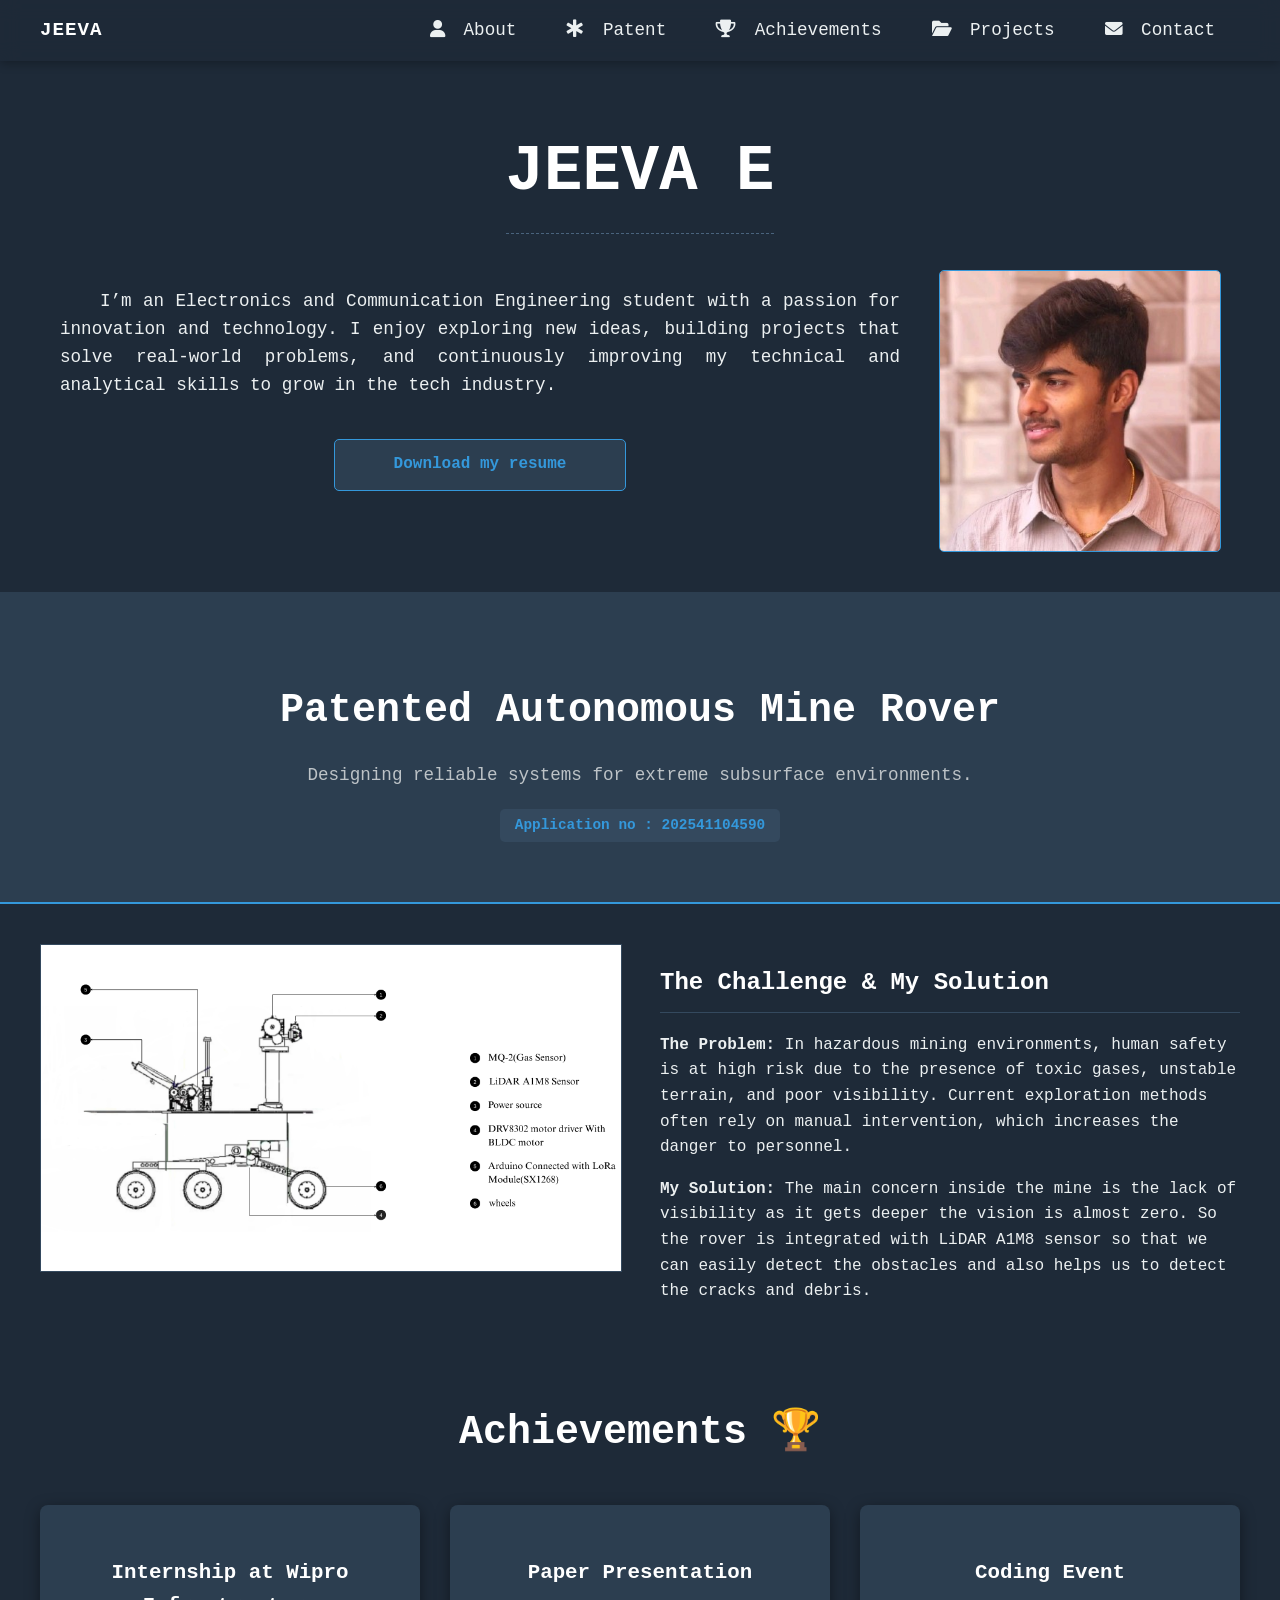
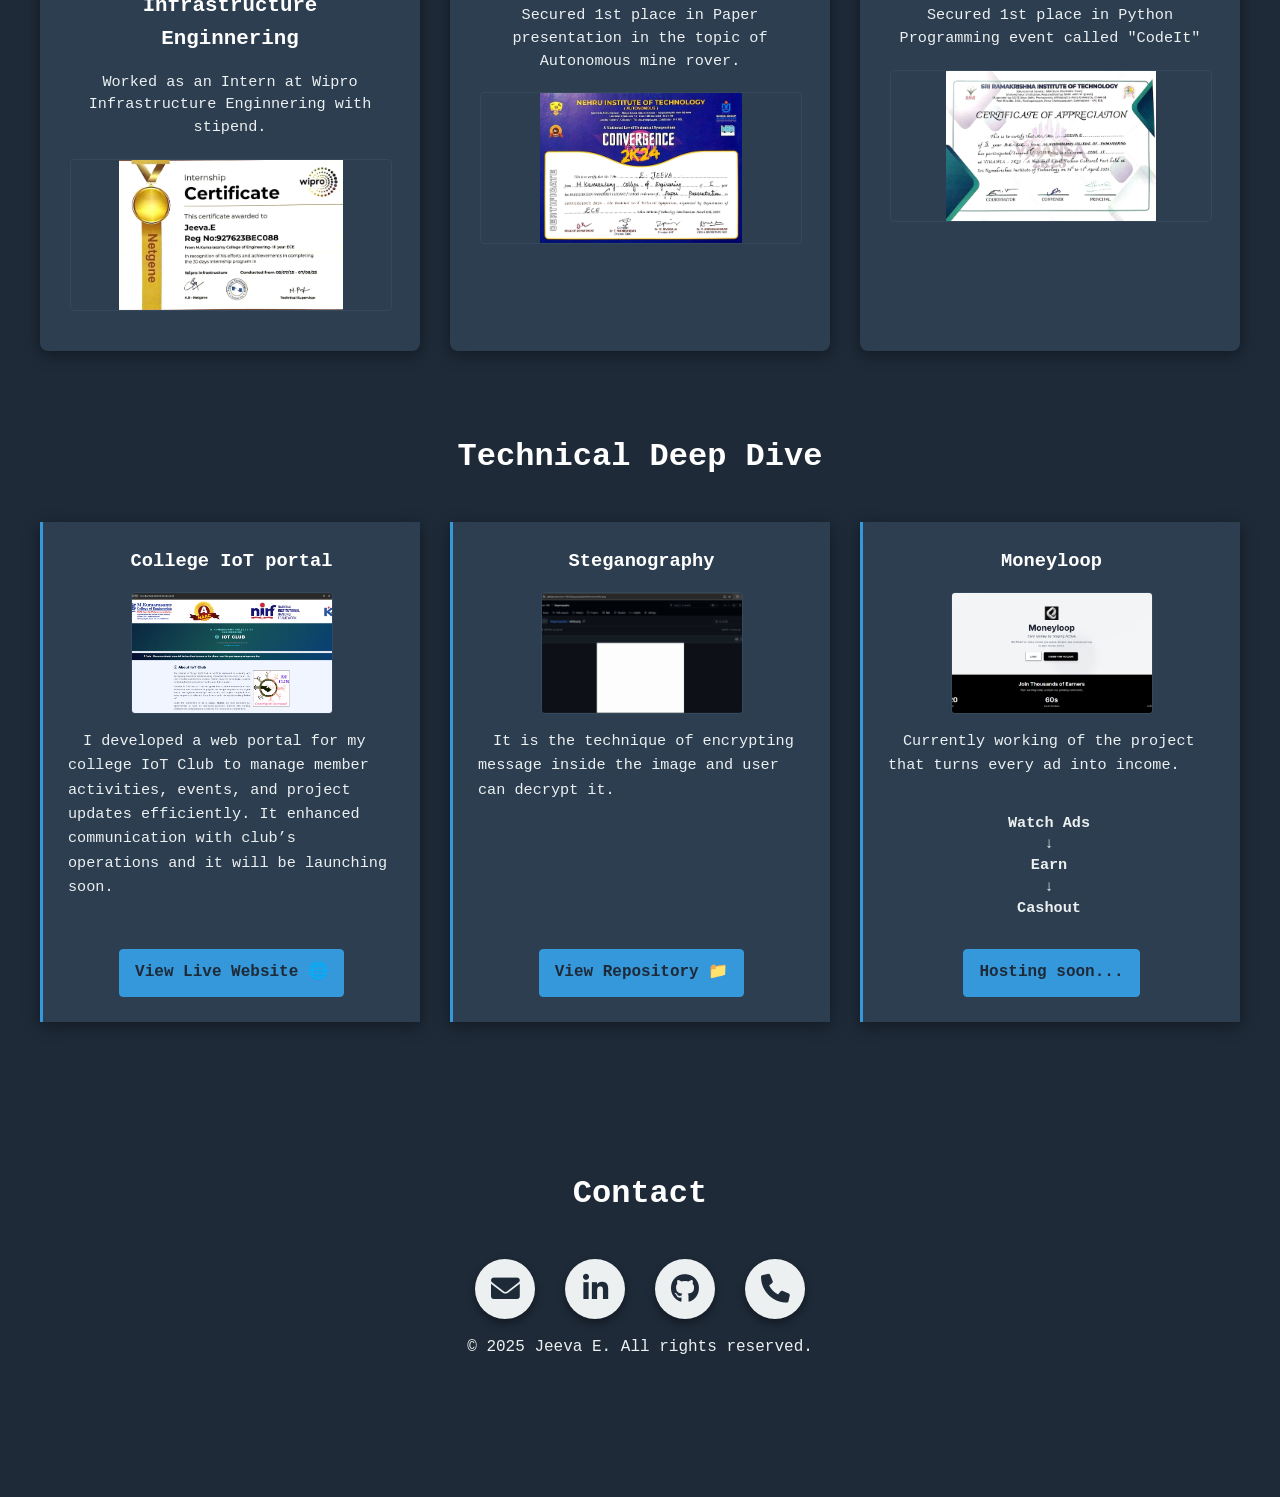
==== commit 4297fee9: "Update index.html" ====
--- a/index.html
+++ b/index.html
@@ -26,7 +26,7 @@
         <div class="about-me-content">
             <div class="about-me-text">
                 <p>I’m an Electronics and Communication Engineering student with a passion for innovation and technology. I enjoy exploring new ideas, building projects that solve real-world problems, and continuously improving my technical and analytical skills to grow in the tech industry.</p>
-                <a href="Jeeva_E_Resume.pdf" target="_blank" class="document-link">Download my resume</a> 
+                <a href="Jeeva_E_Resume.pdf" download class="document-link">Download my resume</a>
             </div>
             <div class="about-me-photo">
                 <img src="me.jpg" alt="Jeeva E profile photo" class="photo-placeholder">
@@ -38,7 +38,7 @@
         <h1>Patented Autonomous Mine Rover</h1>
         <p class="tagline">Designing reliable systems for extreme subsurface environments.</p>
         <div class="patent-info">
-            <span class="badge">PATENT UNDER PROCESSING</span>
+            <span class="badge">Application no : 202541104590</span>
         </div>
     </header>
 
@@ -160,3 +160,5 @@
 </body>
 </html>
 
+
+
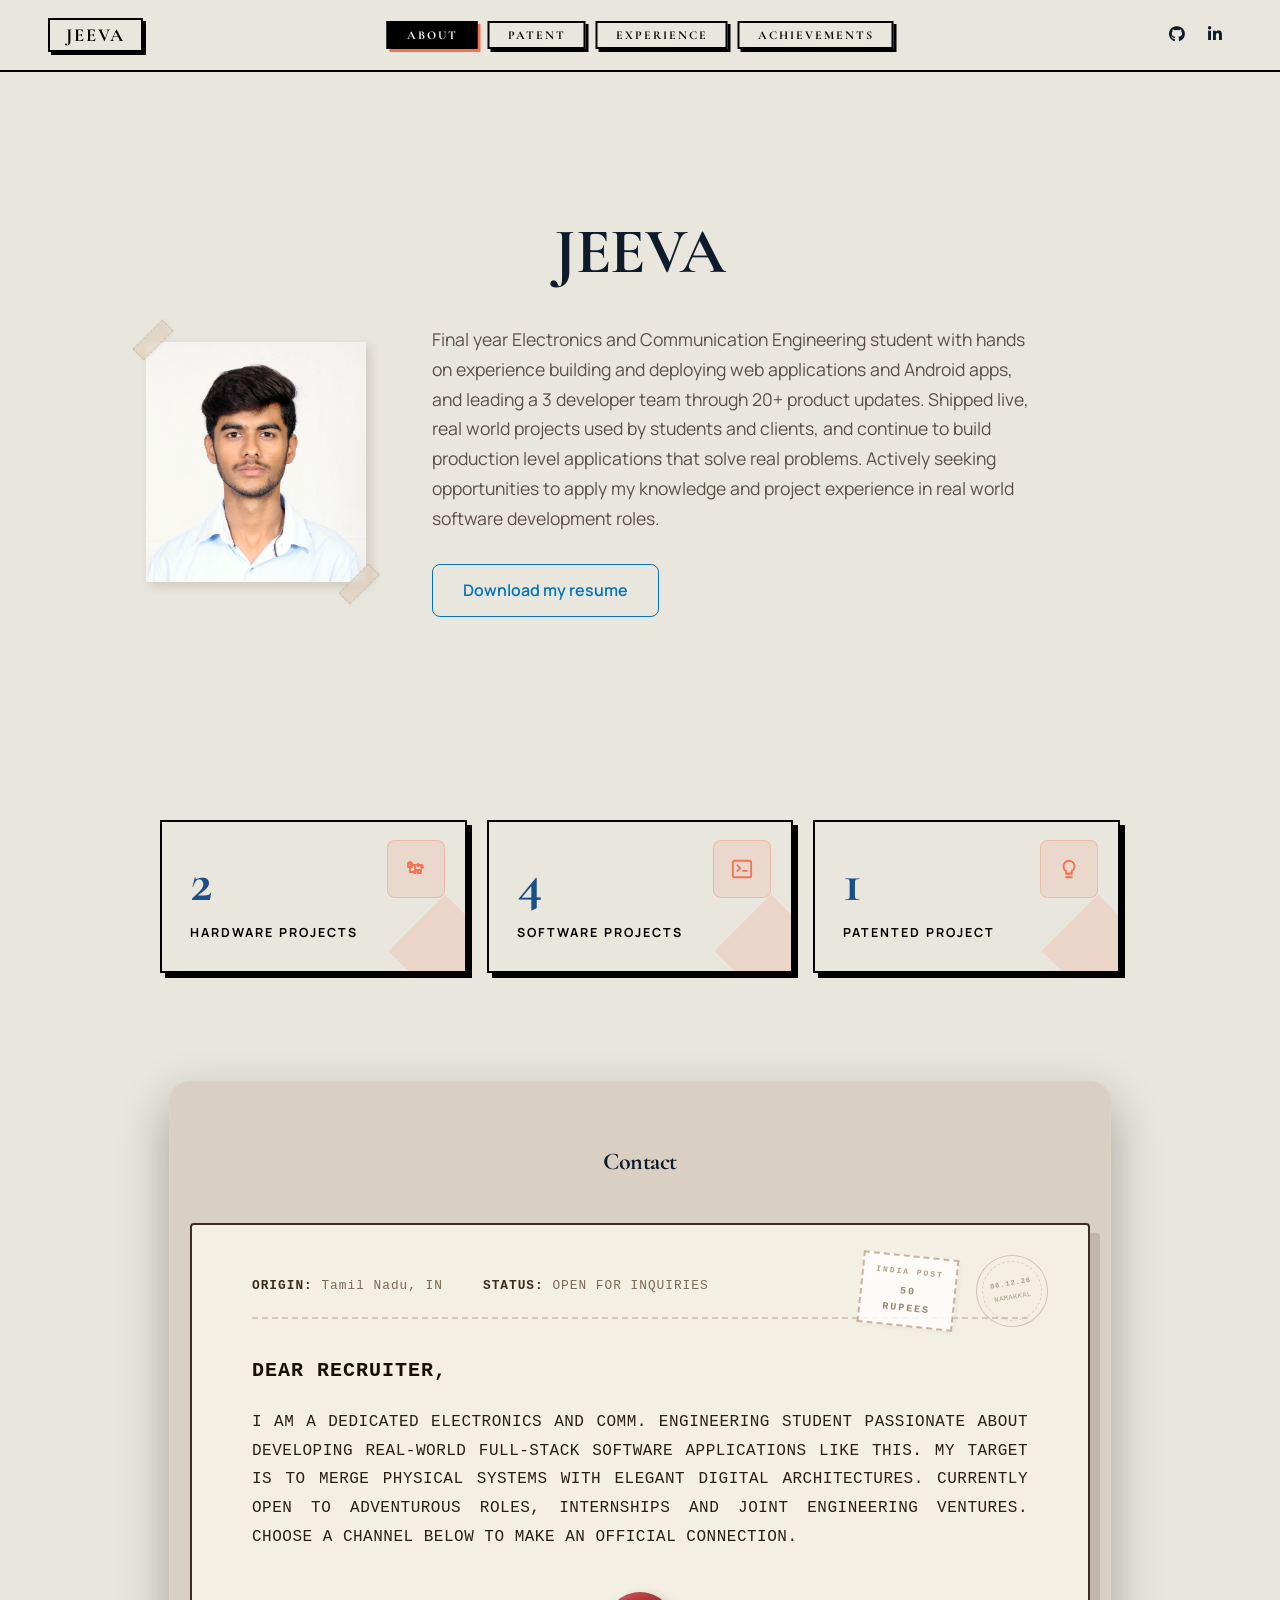
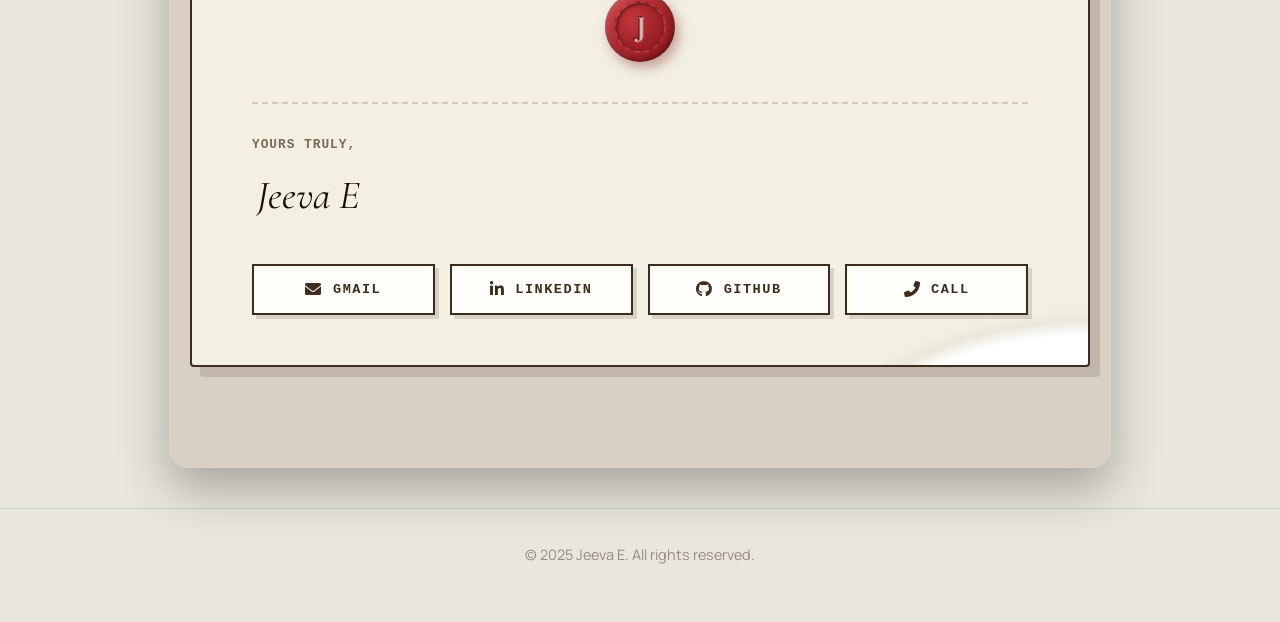
==== commit 55d81aae: "Updated portfolio: removed Projects nav, added 4 new sticky cards to Experience" ====
--- a/index.html
+++ b/index.html
@@ -1,164 +1,311 @@
-<!DOCTYPE html>
-<html lang="en">
-<head>
-    <meta charset="UTF-8">
-    <meta name="viewport" content="width=device-width, initial-scale=1.0">
-    <title>Jeeva E Portfolio</title>
-    <link rel="stylesheet" href="Styles.css">
-    <link href="https://fonts.googleapis.com/css2?family=Roboto+Mono:wght@400;700&display=swap" rel="stylesheet">
-    <link rel="stylesheet" href="https://cdnjs.cloudflare.com/ajax/libs/font-awesome/6.0.0-beta3/css/all.min.css">
-</head>
-<body>
-
-    <nav class="sticky-nav">
-        <div class="nav-name">JEEVA</div>
-        <ul>
-            <li><a href="#about"><i class="fas fa-user"></i> <span>About</span></a></li>
-            <li><a href="#patent"><i class="fas fa-star-of-life"></i> <span>Patent</span></a></li>
-             <li><a href="#achievements"><i class="fas fa-trophy"></i> <span>Achievements</span></a></li>
-            <li><a href="#projects"><i class="fas fa-folder-open"></i> <span>Projects</span></a></li>
-            <li><a href="#contact"><i class="fas fa-envelope"></i> <span>Contact</span></a></li>
-        </ul>
-    </nav>
-    
-    <section class="about-me" id="about">
-        <h2>JEEVA E</h2>
-        <div class="about-me-content">
-            <div class="about-me-text">
-                <p>I’m an Electronics and Communication Engineering student with a passion for innovation and technology. I enjoy exploring new ideas, building projects that solve real-world problems, and continuously improving my technical and analytical skills to grow in the tech industry.</p>
-                <a href="Jeeva_E_Resume.pdf" download class="document-link">Download my resume</a>
-            </div>
-            <div class="about-me-photo">
-                <img src="me.jpg" alt="Jeeva E profile photo" class="photo-placeholder">
-            </div>
-        </div>
-    </section>
-    
-    <header class="project-header" id="patent">
-        <h1>Patented Autonomous Mine Rover</h1>
-        <p class="tagline">Designing reliable systems for extreme subsurface environments.</p>
-        <div class="patent-info">
-            <span class="badge">Application no : 202541104590</span>
-        </div>
-    </header>
-
-
-    <section class="overview">
-        <div class="media-container">
-            <img src="patent-new.png" alt="High-quality image of the Mine Rover prototype.">
-            
-        </div>
-        <div class="summary-text">
-            <h2>The Challenge & My Solution</h2>
-            <p><strong>The Problem:</strong> In hazardous mining environments, human safety is at high risk due to the presence of toxic gases, unstable terrain, and poor visibility. Current exploration methods often rely on manual intervention, which increases the danger to personnel. </p>
-            <p><strong>My Solution:</strong> The main concern inside the mine is the lack of visibility as it gets deeper the vision is almost zero. So the rover is integrated with LiDAR A1M8 sensor so that we can easily detect the obstacles and also helps us to detect the cracks and debris. </p>
-        </div>
-    </section>
-
-    <section class="achievements-recognition" id="achievements">
-        <h2>Achievements 🏆</h2>
-    
-        <div class="achievement-grid">
-            <div class="achievement-card patent">
-                <i class="bi bi-file-earmark-lock-fill"></i>
-                <h3>Internship at Wipro Infrastructure Enginnering</h3>
-                <p>Worked as an Intern at Wipro Infrastructure Enginnering with stipend.</p>
-                <img src="internship.jpg" alt="Wipro Internship Certificate" class="achievement-photo">
-            </div>
-    
-            <div class="achievement-card impact">
-                <i class="bi bi-shield-fill-check"></i>
-                <h3>Paper Presentation</h3>
-                <p>Secured 1st place in Paper presentation in the topic of Autonomous mine rover.</p>
-                <img src="presentation.jpg" alt="Paper Presentation Certificate" class="achievement-photo">
-            </div>
-    
-            <div class="achievement-card software">
-                <i class="bi bi-globe2"></i>
-                <h3>Coding Event</h3>
-                <p>Secured 1st place in Python Programming event called "CodeIt"</p>
-                <img src="codeit.jpg" alt="CodeIt Event Certificate" class="achievement-photo">
-            </div>
-        </div>
-    </section>
-    
-    <section class="technical-deep-dive" id="projects">
-        <h2>Technical Deep Dive</h2>
-
-        <div class="tech-grid">
-            <div class="tech-card">
-                <h3>College IoT portal</h3>
-                <img src="iot club.png" alt="Screenshot of the college website." class="project-thumbnail">
-                <div class="project-details">
-                    <ul>
-                        <li>I developed a web portal for my college IoT Club to manage member activities, events, and project updates efficiently. It enhanced communication with club’s operations and it will be launching soon.</li>
-                    </ul>
-                </div>
-                <a href="https://clubs.mkce.ac.in/" target="_blank" class="document-link secondary-link">View Live Website 🌐</a>
-
-            </div>
-            <div class="tech-card"> 
-                <h3>Steganography</h3>
-                <img src="steganography.png" alt="Screenshot of the steganography project." class="project-thumbnail">
-                <div class="project-details">
-                    <ul>
-                        <li>It is the technique of encrypting message inside the image and user can decrypt it.</li>
-                    </ul>
-                </div>
-                <a href="https://github.com/Jeeva-1405/Steganography" target="_blank" class="document-link secondary-link">View Repository 📁</a>
-            </div>
-            <div class="tech-card"> 
-                <h3>Moneyloop</h3>
-                <img src="moneyloop.png" alt="Screenshot of the Moneyloop project." class="project-thumbnail">
-                <div class="project-details">
-                    <ul>
-                        <li>Currently working of the project that turns every ad into income. 
-                            <div class="workflow">
-                                <span>Watch Ads</span>
-                                <span>↓</span>
-                                <span>Earn</span>
-                                <span>↓</span>
-                                <span>Cashout</span>
-                              </div>
-                         </li>
-                    </ul>
-                </div>
-                <a target="_blank" class="document-link secondary-link hosting-btn">
-                    Hosting soon...
-                    <span class="loading-spinner"></span>
-                  </a>                  
-            </div>
-        </div>
-    </section>
-
-    <footer class="contact-info" id="contact">
-        <h2>Contact</h2>
-        <div class="contact-links">
-            <a href="https://mail.google.com/mail/?view=cm&fs=1&to=jeevamkce14@gmail.com" target="_blank" class="contact-link email" data-tooltip="Gmail">
-                <div class="social-icon">
-                    <i class="fas fa-envelope"></i>
-                </div>
-            </a>
-            <a href="https://www.linkedin.com/in/jeeva-e-b4b442290/" target="_blank" class="contact-link linkedin" data-tooltip="LinkedIn">
-                <div class="social-icon">
-                    <i class="fab fa-linkedin-in"></i>
-                </div>
-            </a>
-            <a href="https://github.com/Jeeva-1405/" target="_blank" class="contact-link github" data-tooltip="GitHub">
-                <div class="social-icon">
-                    <i class="fab fa-github"></i>
-                </div>
-            </a>
-            <a href="tel:6374721817" class="contact-link mobile" data-tooltip="Mobile: +91 6374721817">
-                <div class="social-icon">
-                    <i class="fas fa-phone"></i>
-                </div>
-            </a>
-        </div>
-        <p class="footer-end-text">© 2025 Jeeva E. All rights reserved.</p>
-    </footer>
-</body>
-</html>
-
-
-
+<!DOCTYPE html>
+<html lang="en">
+
+<head>
+    <meta charset="UTF-8">
+    <meta name="viewport" content="width=device-width, initial-scale=1.0">
+    <title>Jeeva E — Portfolio</title>
+    <link rel="stylesheet" href="Styles.css?v=1.2">
+    <link href="https://fonts.googleapis.com/css2?family=Manrope:wght@300;400;500;600;700;800&display=swap"
+        rel="stylesheet">
+    <link
+        href="https://fonts.googleapis.com/css2?family=Cormorant+Garamond:ital,wght@0,300;0,400;0,500;0,600;0,700;1,300;1,400;1,500;1,600;1,700&display=swap"
+        rel="stylesheet">
+    <link href="https://api.fontshare.com/v2/css?f[]=cabinet-grotesk@300,400,500,600,700,800,900&display=swap"
+        rel="stylesheet">
+    <link href="https://fonts.googleapis.com/css2?family=Playfair+Display:wght@400;700&family=DM+Sans:wght@300;400;500&family=Caveat:wght@500;700&display=swap" rel="stylesheet">
+    <link rel="stylesheet" href="https://cdnjs.cloudflare.com/ajax/libs/font-awesome/6.0.0-beta3/css/all.min.css">
+</head>
+
+<body>
+
+<!-- LOADER: place as first child of body -->
+<div id="page-loader" style="
+  position:fixed; inset:0; z-index:9999;
+  background:#ebe8e0;
+  display:flex; flex-direction:column;
+  align-items:center; justify-content:center;
+  gap:18px;
+  transition: opacity 0.5s ease, visibility 0.5s ease;
+">
+  <span style="
+    font-family:'Georgia',serif;
+    font-size:26px; letter-spacing:0.22em;
+    color:#1a1a18; font-weight:400;
+  ">JEEVA</span>
+
+  <div style="
+    width:120px; height:1px;
+    background:rgba(26,26,24,0.15);
+    border-radius:2px; overflow:hidden;
+  ">
+    <div id="loader-bar" style="
+      height:100%; background:#1a1a18;
+      border-radius:2px; width:0%;
+      transition:width 0.1s linear;
+    "></div>
+  </div>
+</div>
+
+    <!-- Mobile Warning Overlay -->
+    <div class="mobile-warning">
+        <i class="fas fa-desktop"></i>
+        <h2>Desktop Mode Only</h2>
+        <p>This portfolio is designed for an immersive desktop experience. <br> Please switch to a desktop device or
+            enable desktop mode.</p>
+    </div>
+
+    <!-- ===== NAVBAR — stays in DOM forever ===== -->
+    <nav class="sticky-nav">
+        <div class="nav-left">
+            <a href="index.html" class="nav-logo">JEEVA</a>
+        </div>
+        <button class="nav-toggle" aria-label="toggle navigation">
+            <span class="hamburger"></span>
+        </button>
+        <ul class="nav-links">
+            <li><a href="index.html" class="nav-link active"><span>About</span></a></li>
+            <li><a href="patent.html" class="nav-link"><span>Patent</span></a></li>
+            <li><a href="experience.html" class="nav-link"><span>Experience</span></a></li>
+            <li><a href="achievements.html" class="nav-link"><span>Achievements</span></a></li>
+        </ul>
+        <div class="nav-right">
+            <a href="https://github.com/Jeeva-1405/" target="_blank" class="nav-icon" title="GitHub"><i
+                    class="fab fa-github"></i></a>
+            <a href="https://www.linkedin.com/in/jeeva-e-b4b442290/" target="_blank" class="nav-icon"
+                title="LinkedIn"><i class="fab fa-linkedin-in"></i></a>
+        </div>
+    </nav>
+
+    <!-- ===== ONLY THIS PART SWAPS ON NAVIGATION ===== -->
+    <main id="page-content">
+
+        <section class="about-me animate-on-scroll" id="about">
+            <h2>JEEVA</h2>
+            <div class="about-me-content">
+                <div class="about-me-text">
+                    <p>Final year Electronics and Communication Engineering student with hands on experience building and deploying web applications
+and Android apps, and leading a 3 developer team through 20+ product updates. Shipped live, real world projects used by
+students and clients, and continue to build production level applications that solve real problems. Actively seeking opportunities
+to apply my knowledge and project experience in real world software development roles.</p>
+                    <a href="Jeeva_Resume.pdf" download class="document-link">Download my resume</a>
+                </div>
+                <div class="about-me-photo">
+                    <img src="Jeeva.jpeg" alt="Jeeva E profile photo" class="photo-placeholder">
+                </div>
+            </div>
+        </section>
+
+        <section class="stats-section animate-on-scroll">
+            <div class="stats-container">
+                <!-- Hardware Projects — PCB Circuit Trace SVG -->
+                <div class="stat-item spa-nav" data-href="experience.html" style="cursor:pointer;">
+                    <div class="stat-icon">
+                        <svg width="24" height="24" viewBox="0 0 24 24" fill="none" stroke="currentColor"
+                            stroke-width="1.8" stroke-linecap="round" stroke-linejoin="round">
+                            <!-- Trace lines -->
+                            <path d="M4 6h4v4H4z" rx="0.5" />
+                            <path d="M8 8h3" />
+                            <path d="M11 8v5h3" />
+                            <path d="M14 13h3v3h-3z" />
+                            <path d="M6 10v5" />
+                            <path d="M6 15h5" />
+                            <!-- Solder nodes -->
+                            <circle cx="6" cy="6" r="1" fill="currentColor" />
+                            <circle cx="14" cy="8" r="1" fill="currentColor" />
+                            <circle cx="11" cy="15" r="1" fill="currentColor" />
+                            <circle cx="18" cy="10" r="1" fill="currentColor" />
+                            <path d="M14 8h4v2" />
+                        </svg>
+                    </div>
+                    <h3 class="counter" data-target="2">0</h3>
+                    <p>Hardware Projects</p>
+                </div>
+                <div class="stat-divider"></div>
+
+                <!-- Software Projects — Terminal prompt SVG -->
+                <div class="stat-item spa-nav" data-href="experience.html" style="cursor:pointer;">
+                    <div class="stat-icon">
+                        <svg width="22" height="22" viewBox="0 0 24 24" fill="none" stroke="currentColor"
+                            stroke-width="2" stroke-linecap="round" stroke-linejoin="round">
+                            <rect x="2" y="3" width="20" height="18" rx="2" />
+                            <path d="M7 8l3 3-3 3" />
+                            <path d="M13 14h4" />
+                        </svg>
+                    </div>
+                    <h3 class="counter" data-target="4">0</h3>
+                    <p>Software Projects</p>
+                </div>
+                <div class="stat-divider"></div>
+
+                <!-- Patented Project — Lightbulb SVG -->
+                <div class="stat-item spa-nav" data-href="patent.html" style="cursor:pointer;">
+                    <div class="stat-icon">
+                        <svg width="22" height="22" viewBox="0 0 24 24" fill="none" stroke="currentColor"
+                            stroke-width="2" stroke-linecap="round" stroke-linejoin="round">
+                            <path d="M9 21h6" />
+                            <path
+                                d="M12 3a6 6 0 0 1 6 6c0 2.22-1.2 4.16-3 5.2V17H9v-2.8A6 6 0 0 1 6 9a6 6 0 0 1 6-6z" />
+                            <path d="M9 17h6" />
+                        </svg>
+                    </div>
+                    <h3 class="counter" data-target="1">0</h3>
+                    <p>Patented Project</p>
+                </div>
+            </div>
+        </section>
+
+        <section class="contact-info animate-on-scroll" id="contact">
+            <h2>Contact</h2>
+
+            <div class="telegram-card">
+                <!-- Decorative Top Border or Stamps -->
+                <div class="telegram-postal-marks">
+                    <div class="postage-stamp">
+                        <span class="stamp-text">INDIA POST</span>
+                    </div>
+                    <div class="postmark-circle">
+                        <span class="postmark-date">01.06.26</span>
+                        <span class="postmark-city">NAMAKKAL</span>
+                    </div>
+                </div>
+
+                <!-- Telegram Header Details -->
+                <div class="telegram-header">
+                    <div class="telegram-meta"><strong>ORIGIN:</strong> Tamil Nadu, IN</div>
+                    <div class="telegram-meta"><strong>STATUS:</strong> OPEN FOR INQUIRIES</div>
+                </div>
+
+                <!-- Letter Body -->
+                <div class="telegram-body">
+                    <div class="telegram-salutation">DEAR RECRUITER,</div>
+                    <p class="telegram-text">
+                        I AM A DEDICATED ELECTRONICS AND COMM. ENGINEERING STUDENT PASSIONATE ABOUT DEVELOPING
+                        REAL-WORLD FULL-STACK SOFTWARE APPLICATIONS LIKE THIS. MY TARGET IS TO
+                        MERGE PHYSICAL SYSTEMS WITH ELEGANT DIGITAL ARCHITECTURES. CURRENTLY OPEN TO ADVENTUROUS ROLES,
+                        INTERNSHIPS AND JOINT ENGINEERING VENTURES. CHOOSE A CHANNEL BELOW TO MAKE AN OFFICIAL
+                        CONNECTION.
+                    </p>
+                </div>
+
+                <!-- Wax Seal / Action Button -->
+                <div class="telegram-action">
+                    <a href="mailto:jeevamkce14@gmail.com?subject=Opportunity%20Inquiry%20-%20Jeeva%20E&body=Dear%20Jeeva,%0A%0AI%20reached%20out%20via%20your%20telegram%20portfolio..."
+                        class="wax-seal" title="Send Direct Email">
+                        <div class="wax-seal-inner">
+                            <span class="wax-seal-imprint">J</span>
+                        </div>
+                    </a>
+                </div>
+
+                <!-- Signature / Socials -->
+                <div class="telegram-footer">
+                    <div class="telegram-signoff">YOURS TRULY,</div>
+                    <div class="telegram-signature">Jeeva E</div>
+
+                    <div class="telegram-links">
+                        <a href="https://mail.google.com/mail/?view=cm&fs=1&to=jeevamkce14@gmail.com" target="_blank"
+                            class="telegram-stamp stamp-email" title="Gmail">
+                            <i class="fas fa-envelope"></i> GMAIL
+                        </a>
+                        <a href="https://www.linkedin.com/in/jeeva-e-b4b442290/" target="_blank"
+                            class="telegram-stamp stamp-linkedin" title="LinkedIn">
+                            <i class="fab fa-linkedin-in"></i> LINKEDIN
+                        </a>
+                        <a href="https://github.com/Jeeva-1405/" target="_blank" class="telegram-stamp stamp-github"
+                            title="GitHub">
+                            <i class="fab fa-github"></i> GITHUB
+                        </a>
+                        <a href="tel:6374721817" class="telegram-stamp stamp-mobile" title="Mobile">
+                            <i class="fas fa-phone-alt"></i> CALL
+                        </a>
+                    </div>
+                </div>
+            </div>
+        </section>
+
+        <footer class="main-footer">
+            <p class="footer-end-text">© 2025 Jeeva E. All rights reserved.</p>
+        </footer>
+
+    </main><!-- /#page-content -->
+
+    <script src="script.js"></script>
+
+<!-- LOADER SCRIPT: add before </body> -->
+<script>
+(function(){
+  var bar = document.getElementById('loader-bar');
+  var loader = document.getElementById('page-loader');
+  var w = 0;
+  var t = setInterval(function(){
+    w += Math.random() * 12;
+    if(w > 90) w = 90;
+    bar.style.width = w + '%';
+  }, 100);
+  window.addEventListener('load', function(){
+    clearInterval(t);
+    bar.style.width = '100%';
+    setTimeout(function(){
+      loader.style.opacity = '0';
+      loader.style.visibility = 'hidden';
+    }, 300);
+  });
+})();
+</script>
+<!-- BACK TO TOP: paste before </body> -->
+<div id="btt-wrap" style="
+  position:fixed; bottom:32px; right:32px;
+  display:flex; align-items:center; gap:12px;
+  opacity:0; visibility:hidden;
+  transition:opacity 0.35s ease, visibility 0.35s ease;
+  z-index:999;
+">
+  <span style="
+    font-family:'your-sans',sans-serif;
+    font-size:11px; letter-spacing:0.1em;
+    color:#6b6960; text-transform:uppercase;
+  ">Back to top</span>
+
+  <button onclick="window.scrollTo({top:0,behavior:'smooth'})"
+    style="
+      width:44px; height:44px;
+      border:1px solid #1a1a18;
+      border-radius:50%;
+      background:transparent;
+      cursor:pointer;
+      display:flex; align-items:center; justify-content:center;
+      transition:background 0.2s;
+    "
+    onmouseover="this.style.background='#1a1a18';
+      this.querySelector('path').style.stroke='#ebe8e0'"
+    onmouseout="this.style.background='transparent';
+      this.querySelector('path').style.stroke='#1a1a18'"
+  >
+    <svg width="18" height="18" viewBox="0 0 24 24" fill="none">
+      <path d="M12 19V5M5 12l7-7 7 7"
+        stroke="#1a1a18" stroke-width="1.5"
+        stroke-linecap="round" stroke-linejoin="round"
+        style="transition:stroke 0.2s"
+      />
+    </svg>
+  </button>
+</div>
+
+<script>
+(function(){
+  var el = document.getElementById('btt-wrap');
+  window.addEventListener('scroll', function(){
+    if(window.scrollY > 300){
+      el.style.opacity = '1';
+      el.style.visibility = 'visible';
+    } else {
+      el.style.opacity = '0';
+      el.style.visibility = 'hidden';
+    }
+  });
+})();
+</script>
+</body>
+
+</html>
--- a/Styles.css
+++ b/Styles.css
@@ -1,708 +1,2196 @@
-/* Base Styles & Reset */
-html {
-    scroll-behavior: smooth; /* ADDED for smooth scrolling */
-}
-
-body {
-    font-family: 'Roboto Mono', monospace;
-    background-color: #1E2A38; /* Primary Dark Blue/Charcoal */
-    color: #ECF0F1; /* Off-White Text */
-    margin: 0;
-    padding: 0;
-    line-height: 1.6;
-    overflow-x: hidden;
-}
-
-/* ADDED: Add top margin to sections to offset for sticky nav */
-body > section, body > header {
-    scroll-margin-top: 70px;
-}
-.workflow {
-  display: flex;
-  flex-direction: column;
-  align-items: center;
-  margin-top: 35px;
-  margin-left: -20px;
-  font-weight: bold;
-  line-height: 1.4;
-}
-
-/* --- About Me Section Styling --- */
-.about-me {
-    max-width: 1200px;
-    margin: 40px auto;
-    padding: 20px 20px 0;
-    text-align: center;
-}
-.hosting-btn {
-    display: inline-flex;
-    align-items: center;
-    justify-content: center;
-    gap: 10px;
-    margin-top: 20px;
-    width: fit-content;
-  }
-  
-  
-.about-me-content {
-    display: flex;
-    align-items: flex-start;
-    gap: 40px;
-    margin-top: 20px;
-    padding: 0 20px;
-    max-width: 1200px;
-    margin-left: auto;
-    margin-right: auto;
-}
-
-.about-me-text {
-    flex: 3;
-    /* Add text-align center to center the button within this div */
-    text-align: center; 
-}
-
-.about-me-photo {
-    flex: 1;
-    min-width: 200px;
-    display: flex;
-    justify-content: center;
-    align-items: flex-start;
-    padding-top: 1px;
-    max-width: 300px;
-}
-
-.about-me-photo img.photo-placeholder {
-    width: 100%;
-    height: auto;
-    max-height: 300px;
-    object-fit: cover;
-    background-color: #2C3E50; /* Darker Slate */
-    border: 1px solid #3498DB; /* Muted Blue Accent */
-    border-radius: 5px;
-}
-
-.about-me h2 {
-    color: #ffffff;
-    margin-top: 0;
-    font-size: 4em;
-    border-bottom: 1px dashed #49637D; /* Softer divider */
-    padding-bottom: 10px;
-    margin-bottom: 15px;
-    display: inline-block;
-}
-
-.about-me-text p {
-    font-size: 1.1em;
-    color: #ECF0F1;
-    font-weight: 500;
-    padding: 0;
-    text-indent: 40px;
-    text-align: justify;
-    margin-bottom: 20px; /* Add some space below the paragraph */
-}
-
-.about-me strong {
-    color: #5DADE2; /* Stronger Blue for highlights */
-    font-weight: 700;
-}
-
-.project-header {
-    text-align: center;
-    padding: 60px 20px;
-    background-color: #2C3E50; /* Darker Slate */
-    border-bottom: 2px solid #3498DB; /* Muted Blue Accent */
-}
-
-.project-header h1 {
-    color: #ffffff;
-    font-size: 2.5em;
-    margin-bottom: 5px;
-}
-
-.tagline {
-    color: #BDC3C7; /* Muted text */
-    font-size: 1.1em;
-    margin-bottom: 20px;
-}
-
-.patent-info {
-    font-size: 0.9em;
-    padding: 5px 15px;
-    background-color: #34495E; /* Slightly different dark shade */
-    display: inline-block;
-    border-radius: 5px;
-}
-
-.badge {
-    color: #3498DB; /* Muted Blue Accent */
-    font-weight: bold;
-}
-
-/* Overview Section Layout */
-.overview {
-    display: flex;
-    max-width: 1200px;
-    margin: 40px auto;
-    padding: 0 20px;
-    gap: 40px;
-}
-
-.media-container {
-    flex: 1;
-    position: relative;
-}
-
-.media-container img {
-    width: 100%;
-    height: auto;
-    display: block;
-    border: 1px solid #34495E;
-}
-
-.summary-text {
-    flex: 1;
-}
-
-.summary-text h2 {
-    color: #ffffff;
-    border-bottom: 1px solid #34495E;
-    padding-bottom: 10px;
-}
-
-/* Technical Deep Dive (Grid Layout) */
-.technical-deep-dive {
-    max-width: 1200px;
-    margin: 80px auto;
-    padding: 0 20px;
-}
-
-.technical-deep-dive h2 {
-    text-align: center;
-    color: #ffffff;
-    margin-bottom: 40px;
-    font-size: 2em;
-}
-
-.tech-grid {
-    display: grid;
-    grid-template-columns: repeat(auto-fit, minmax(300px, 1fr));
-    gap: 30px;
-    /* ADDED: Set items to stretch so all cards are the same height */
-    align-items: stretch;
-}
-
-.tech-card {
-    background-color: #2C3E50; /* Darker Slate */
-    padding: 25px;
-    border-left: 3px solid #3498DB; /* Muted Blue Accent */
-    box-shadow: 0 4px 15px rgba(0, 0, 0, 0.4);
-    /* ADDED: Set to flex container to push the button to the bottom */
-    display: flex;
-    flex-direction: column; 
-}
-
-.tech-card h3 {
-    color: #ffffff;
-    margin-top: 0;
-    margin-bottom: 15px;
-    text-align: center; /* Center headings in tech cards */
-}
-
-.tech-card ul {
-    list-style: none;
-    padding: 0;
-    text-align: left; /* Ensure list items align left if text-align: center is on parent */
-    /* ADDED: Flex grow on UL to allow it to take up space in the side-by-side layout */
-    flex-grow: 1; 
-}
-
-.tech-card ul li {
-    margin-bottom: 10px;
-    font-size: 0.95em;
-    text-indent: 15px; /* Added: Indent the list item description */
-}
-
-.tech-card ul li strong {
-    color: #5DADE2; /* Stronger Blue for highlights */
-    font-weight: 700;
-}
-
-/* --- MODIFIED --- */
-.tech-card .project-details {
-    /* This container now just holds the description list */
-    /* It takes up available space to push the button to the bottom */
-    flex-grow: 1; 
-    margin-bottom: 20px;
-}
-
-.tech-card .project-details ul {
-    margin: 0;
-}
-
-/* --- MODIFIED --- */
-.tech-card .project-thumbnail {
-    width: 200px; /* Increased width for better visibility */
-    height: 120px; /* Increased height */
-    object-fit: cover;
-    border-radius: 4px;
-    border: 1px solid #34495E;
-    flex-shrink: 0;
-    /* This centers the image and adds vertical margin */
-    margin: 0 auto 15px; 
-    display: block;
-}
-
-/* General .document-link styling */
-.document-link {
-    display: block; /* Ensures it's a block-level element */
-    text-align: center;
-    padding: 12px 20px;
-    text-decoration: none;
-    font-weight: bold;
-    border-radius: 5px;
-    transition: background-color 0.3s;
-    background-color: #2C3E50; /* Darker Slate */
-    color: #3498DB; /* Muted Blue Accent */
-    border: 1px solid #3498DB; /* Muted Blue Accent */
-    margin: auto auto 0 auto; /* MODIFIED: Pushees button to the bottom of the card */
-}
-
-/* Specific styling for .document-link within the about-me section */
-.about-me .document-link {
-    margin-top: 40px; /* Adjust top margin for spacing from the paragraph */
-    max-width: 250px; /* Limit width to fit the rounded section */
-    /* text-align: center is inherited from .document-link, no need here */
-}
-
-/* For secondary links within tech cards, we keep their original styles */
-.tech-card .secondary-link {
-    display: block;
-    text-align: center;
-    padding: 10px 15px;
-    background-color: #3498DB; /* Muted Blue Accent */
-    color: #1E2A38; /* Primary Dark Text */
-    text-decoration: none;
-    font-weight: bold;
-    border-radius: 4px;
-    transition: background-color 0.3s;
-    /* REMOVED margin-top: 20px; as it is now controlled by flexbox margin: auto */
-    font-size: 1em;
-}
-
-
-.demo-button:hover,
-.document-link:hover,
-.tech-card .secondary-link:hover {
-    background-color: #5DADE2; /* Lighter Blue on hover */
-    color: #1E2A38;
-}
-
-
-/* --- ACHIEVEMENTS Section Styling (no change) --- */
-.achievements-recognition {
-    max-width: 1200px;
-    margin: 80px auto;
-    padding: 0 20px;
-    text-align: center;
-}
-
-.achievements-recognition h2 {
-    color: #ffffff;
-    font-size: 2.5em;
-    margin-bottom: 40px;
-}
-
-.achievement-grid {
-    display: grid;
-    grid-template-columns: repeat(auto-fit, minmax(280px, 1fr));
-    gap: 30px;
-}
-
-.achievement-card {
-    background-color: #2C3E50; /* Darker Slate */
-    padding: 30px;
-    border-radius: 8px;
-    text-align: center;
-    transition: box-shadow 0.3s ease;
-    box-shadow: 0 4px 15px rgba(0, 0, 0, 0.4);
-    position: relative;
-}
-
-.achievement-card:hover {
-    box-shadow: 0 10px 25px rgba(52, 152, 219, 0.2); /* Soft blue shadow on hover */
-}
-
-.achievement-card i {
-    font-size: 3em;
-    margin-bottom: 15px;
-    display: block;
-    color: #3498DB; /* Muted Blue Accent */
-}
-
-.achievement-card h3 {
-    color: #ffffff;
-    font-size: 1.3em;
-    margin-bottom: 10px;
-}
-
-.achievement-card p {
-    color: #ECF0F1;
-    font-size: 0.95em;
-    line-height: 1.5;
-    margin-bottom: 20px;
-}
-
-.achievement-card .achievement-photo {
-    width: 100%;
-    height: 150px;
-    object-fit: contain;
-    margin: 15px 0 10px;
-    border: 1px solid #34495E;
-    border-radius: 4px;
-    display: block;
-    transition: transform 0.1s ease-out, opacity 0.1s ease-out;
-    position: relative;
-    cursor: zoom-in;
-}
-
-.achievement-card .achievement-photo:hover::before {
-    content: '';
-    position: fixed;
-    top: 0;
-    left: 0;
-    right: 0;
-    bottom: 0;
-    background: rgba(0, 0, 0, 0.98) !important;
-    z-index: 2147483646 !important;
-    pointer-events: none;
-}
-
-.achievement-card .achievement-photo:hover {
-    position: fixed !important;
-    top: 50% !important;
-    left: 50% !important;
-
-    width: 75vw !important;
-    max-height: 90vh !important;
-    height: auto !important;
-
-    transform: translate(-50%, -50%) !important;
-    z-index: 2147483647 !important;
-
-    background-color: #1E2A38;
-    padding: 20px;
-    box-sizing: border-box;
-    border: 2px solid #3498DB; /* Muted Blue Accent */
-}
-
-
-.detail-badge {
-    display: inline-block;
-    padding: 5px 15px;
-    background-color: #3498DB; /* Muted Blue Accent */
-    color: #1E2A38; /* Primary Dark Text */
-    font-weight: bold;
-    border-radius: 20px;
-    font-size: 0.8em;
-    text-transform: uppercase;
-}
-/* Action Buttons/Links */
-/* The general .document-link and .demo-button are defined earlier now */
-
-
-/* --- CONTACT INFO SECTION (NEW CIRCULAR ICON STYLE) --- */
-.contact-info {
-    max-width: 1200px;
-    margin: 80px auto; 
-    padding: 40px 20px;
-    text-align: center;
-    background-color: #1E2A38; /* Keep body background color */
-    border-top: none; 
-}
-
-.contact-info h2 {
-    color: #ffffff;
-    font-size: 2em;
-    margin-bottom: 40px; 
-}
-
-.contact-links {
-    display: flex;
-    justify-content: center;
-    gap: 30px;
-    flex-wrap: wrap;
-    align-items: center; 
-}
-
-/* Base style for all icon links */
-.contact-link {
-    display: inline-block;
-    text-decoration: none;
-    position: relative; /* Essential for the tooltip positioning */
-    line-height: 0; /* Ensures the circular wrapper aligns correctly */
-}
-
-/* The circular white background wrapper */
-.social-icon {
-    width: 60px; 
-    height: 60px;
-    background-color: #ECF0F1; /* Off-White/White for the base circle */
-    border-radius: 50%;
-    display: flex;
-    justify-content: center;
-    align-items: center;
-    transition: all 0.3s ease-in-out;
-    box-shadow: 0 4px 8px rgba(0, 0, 0, 0.4); 
-}
-
-/* Icon (i) styles inside the circle */
-.social-icon i {
-    font-size: 1.8em;
-    color: #1E2A38; /* Primary Dark Blue/Charcoal for default icon color */
-    transition: color 0.3s;
-    margin: 0;
-}
-
-/* --- Tooltip (Link Name) Styling using data-tooltip attribute --- */
-.contact-link::before {
-    content: attr(data-tooltip);
-    position: absolute;
-    top: -30px; /* MODIFIED: Reduced distance from -40px to -30px */
-    left: 50%;
-    transform: translateX(-50%);
-    background-color: #3498DB; /* Default tooltip background color (Muted Blue) */
-    color: #1E2A38;
-    padding: 10px 10px;
-    border-radius: 4px;
-    font-size: 0.9em;
-    font-weight: bold;
-    white-space: nowrap;
-    opacity: 0;
-    pointer-events: none; /* Allows click through when hidden */
-    transition: opacity 0.3s, top 0.3s;
-    z-index: 10;
-}
-
-.contact-link:hover::before {
-    opacity: 1;
-    top: -45px; /* MODIFIED: Reduced hover slide distance from -55px to -45px */
-}
-
-
-/* --- HOVER EFFECTS (Color Scheme) --- */
-
-/* GitHub Hover: Black icon/tooltip */
-.contact-link.github:hover .social-icon {
-    background-color: #333; 
-}
-.contact-link.github:hover .social-icon i {
-    color: #ffffff;
-}
-.contact-link.github:hover::before {
-    background-color: #333;
-    color: #ffffff;
-}
-
-/* LinkedIn Hover: LinkedIn Blue icon/tooltip */
-.contact-link.linkedin:hover .social-icon {
-    background-color: #0077b5; 
-}
-.contact-link.linkedin:hover .social-icon i {
-    color: #ffffff;
-}
-.contact-link.linkedin:hover::before {
-    background-color: #0077b5;
-    color: #ffffff;
-}
-
-/* Mobile Hover: Professional Green icon/tooltip */
-.contact-link.mobile:hover .social-icon {
-    background-color: #2ECC71; 
-}
-.contact-link.mobile:hover .social-icon i {
-    color: #ffffff;
-}
-.contact-link.mobile:hover::before {
-    background-color: #2ECC71;
-    color: #1E2A38;
-}
-
-/* MODIFIED: Email/Gmail Hover: Change to a black/dark theme to match other icons' hover style */
-.contact-link.email:hover .social-icon {
-    background-color: #333; /* Dark/Black for circle on hover (like GitHub) */
-}
-.contact-link.email:hover .social-icon i { 
-    color: #ffffff; /* White icon for contrast (like GitHub) */
-}
-.contact-link.email:hover::before {
-    background-color: #333; /* Dark/Black for tooltip (like GitHub) */
-    color: #ffffff;
-}
-
-/* Responsive adjustments */
-@media (max-width: 768px) {
-    .overview {
-        flex-direction: column;
-    }
-    .tech-card {
-        padding: 20px;
-    }
-    .about-me-content {
-        flex-direction: column;
-        gap: 20px;
-    }
-    .about-me-photo {
-        min-width: unset;
-        width: 100%;
-    }
-
-    /* --- MODIFIED --- */
-    /* On small screens, the image is already centered and the text is already left-aligned, so no extra rules are needed here. */
-    .tech-card .project-details {
-        text-align: left;
-    }
-
-    /* On small screens, keep icons centered but make the gap smaller */
-    .contact-links {
-        gap: 20px;
-    }
-    /* Adjust about-me button on small screens */
-    .about-me .document-link {
-        max-width: 100%; /* Allow it to be wider on small screens */
-    }
-
-    /* Responsive adjustments for navigation on small screens */
-    .sticky-nav {
-        padding: 10px;
-        /* Revert to justify-content: center for smaller screens if space is tight */
-        justify-content: center; 
-    }
-
-    .sticky-nav li {
-        margin: 0 10px; /* Adjust margin on smaller screens */
-    }
-    
-    .nav-name {
-        /* Hide name on small screens to prioritize space for links */
-        display: none; 
-    }
-
-    /* Hide text and show only icons on very small screens */
-    @media (max-width: 500px) {
-        .sticky-nav a {
-            font-size: 1.2em; /* Make icons slightly bigger */
-        }
-        .sticky-nav a span {
-            display: none; /* Hide the text */
-        }
-        .sticky-nav i {
-            margin-right: 0; /* Remove margin when text is hidden */
-        }
-    }
-}
-
-/* === NAVIGATION BAR STYLES ADDED HERE === */
-.sticky-nav {
-    background-color: rgba(30, 42, 56, 0.9); /* Same as body but with transparency */
-    backdrop-filter: blur(10px); /* Frosted glass effect */
-    padding: 15px 40px; /* Increased vertical and horizontal padding for a bigger bar */
-    
-    /* MODIFIED: Use space-between to push the name and links to opposite sides */
-    display: flex;
-    justify-content: space-between; 
-    align-items: center; 
-    
-    position: sticky;
-    top: 0;
-    z-index: 1000;
-    width: 100%;
-    box-shadow: 0 2px 10px rgba(0, 0, 0, 0.3);
-    box-sizing: border-box; 
-}
-
-/* NEW STYLE for the name on the left */
-.nav-name {
-    color: #ffffff; /* White text */
-    font-size: 1.2em; /* Slightly larger than links */
-    font-weight: 700;
-    letter-spacing: 1px;
-    margin-right: 20px; /* Space between name and links */
-}
-
-.sticky-nav ul {
-    margin: 0;
-    padding: 0;
-    list-style: none;
-    display: flex; /* Makes sure the li elements line up */
-}
-
-.sticky-nav li {
-    display: inline-block;
-    margin: 0 25px; /* INCREASED: Increase horizontal margin for more spacing */
-}
-
-.sticky-nav a {
-    color: #ECF0F1; /* Off-White Text */
-    text-decoration: none;
-    font-size: 1.1em; /* SLIGHTLY INCREASED: Make the font a little bigger */
-    font-weight: 500;
-    transition: color 0.3s ease;
-}
-
-.sticky-nav a:hover {
-    color: #3498DB; /* Muted Blue Accent */
-}
-
-.sticky-nav i {
-    margin-right: 8px; /* Space between icon and text */
-}
-
-
-/* --- CREATIVE LOADING ANIMATION FOR COMING SOON SECTION (Typing Effect) --- */
-
-/* KEYFRAMES for Typing (The text appears) */
-/* The text types out fully in the first 75% of the 4s duration (3 seconds) */
-@keyframes typing-4s {
-    0% { width: 0 }
-    75% { width: 100% } 
-    100% { width: 100% } /* Holds the full text for the last 1 second (25%) */
-}
-
-/* KEYFRAMES for Blinking Caret (The cursor) */
-/* The cursor is solid during the typing, then blinks during the pause. */
-@keyframes blink-caret-4s {
-    0%, 74% { border-color: #3498DB; } /* Visible during typing */
-    
-    /* Blinking sequence during the last 1 second (75%-100%) */
-    75%, 85%, 95% { border-color: transparent; }
-    80%, 90%, 100% { border-color: #3498DB; }
-}
-
-.loading-animation {
-    /* Center the typing block within the card */
-    display: flex;
-    justify-content: center;
-    align-items: center;
-    flex-grow: 1; 
-    padding: 30px 0; 
-}
-
-.typing-text {
-    /* Text styling */
-    font-size: 1.5em;
-    font-weight: bold;
-    color: #3498DB;
-    margin: 0; 
-    
-    /* Typing Effect Properties */
-    overflow: hidden; 
-    white-space: nowrap; 
-    letter-spacing: .15em; 
-    width: 0; 
-    border-right: .15em solid #3498DB; /* The cursor */
-
-    /* The animation sequences (Total cycle: 4 seconds, steps for 18 characters) */
-    animation: 
-        typing-4s 4s steps(18) infinite, 
-        blink-caret-4s 4s step-end infinite; 
-}
+@import url('https://fonts.googleapis.com/css2?family=Cormorant+Garamond:ital,wght@0,300;0,400;0,500;0,600;0,700;1,300;1,400;1,500;1,600;1,700&display=swap');
+
+/* =========================================
+   1. VARIABLES & RESET
+   ========================================= */
+:root {
+    --bg-primary: #E9E6DD;
+    /* off-white — dominates page background */
+    --bg-secondary: #C4AD9D;
+    /* beige — cards, containers */
+    --accent-blue: #0274BD;
+    /* strong blue — headings, links, nav */
+    --accent-red: #F57251;
+    /* coral — CTA buttons, highlights */
+    --text-primary: #000000;
+    /* pure black — headings, main text */
+    --text-muted: #5C4F45;
+    /* warm dark brown — body text, labels */
+    --border: #C4AD9D;
+    /* beige — dividers */
+
+    /* Mapped aliases */
+    --bg-dark: #E9E6DD;
+    --bg-card: rgba(196, 173, 157, 0.4);
+    --bg-card-hover: rgba(196, 173, 157, 0.7);
+    --primary: #0274BD;
+    --secondary: #F57251;
+    --accent: #F57251;
+    --text-main: #000000;
+
+    --font-main: 'Manrope', sans-serif;
+    --font-heading: 'Cormorant Garamond', serif;
+    --nav-height: 80px;
+}
+
+html {
+    scroll-behavior: smooth;
+    overflow-x: hidden;
+}
+
+body {
+    font-family: var(--font-main);
+    color: var(--text-primary);
+    background-color: #E9E6DD;
+    margin: 0;
+    padding: 0;
+    line-height: 1.7;
+    /* Background handled by .fixed-bg */
+}
+
+
+
+/* ---- AJAX Page Content Transition ---- */
+#page-content {
+    opacity: 1;
+    transform: translateY(0);
+    transition: opacity 0.35s ease, transform 0.35s ease;
+    /* Push content below fixed nav */
+    padding-top: 72px;
+    min-height: calc(100vh - 72px);
+}
+
+a {
+    text-decoration: none;
+    color: inherit;
+    transition: 0.3s;
+}
+
+ul {
+    list-style: none;
+    padding: 0;
+    margin: 0;
+}
+h1,
+h2,
+h3 {
+    margin: 0;
+    font-family: var(--font-heading);
+    font-weight: 700;
+    letter-spacing: -0.5px;
+    color: #0D1B2A;
+}
+
+/* =========================================
+   2. NAVIGATION (SPEEDEX-Style Flat Bar)
+   ========================================= */
+.sticky-nav {
+    position: fixed;
+    top: 0;
+    left: 0;
+    width: 100%;
+    height: 72px;
+    background: #E9E6DD;
+    border-bottom: 2px solid #000000;
+    display: flex;
+    justify-content: space-between;
+    align-items: stretch;
+    /* children stretch full height */
+    padding: 0 48px;
+    z-index: 1000;
+    animation: slideDown 0.7s cubic-bezier(0.2, 0.8, 0.2, 1) both;
+    box-sizing: border-box;
+}
+
+@keyframes slideDown {
+    from {
+        transform: translateY(-100%);
+        opacity: 0;
+    }
+
+    to {
+        transform: translateY(0);
+        opacity: 1;
+    }
+}
+
+/* Nav Sections */
+.nav-left {
+    flex: 0 0 auto;
+    display: flex;
+    align-items: center;
+}
+
+.nav-right {
+    flex: 0 0 auto;
+    display: flex;
+    justify-content: flex-end;
+    align-items: center;
+    gap: 4px;
+}
+
+/* ---- SPEEDEX Logo Box ---- */
+.nav-logo {
+    font-family: var(--font-heading);
+    font-size: 1.15em;
+    font-weight: 900;
+    letter-spacing: 2px;
+    color: #000000;
+    text-transform: uppercase;
+    border: 2.5px solid #000000;
+    padding: 6px 16px;
+    line-height: 1;
+    display: inline-block;
+    box-shadow: 3px 3px 0 #000000;
+    transition: box-shadow 0.2s ease, transform 0.2s ease;
+}
+
+.nav-logo:hover {
+    box-shadow: 5px 5px 0 #0274BD;
+    transform: translate(-1px, -1px);
+    color: #0274BD;
+    border-color: #0274BD;
+}
+
+/* ---- Center Links ---- */
+.nav-links {
+    display: flex;
+    gap: 10px;
+    list-style: none;
+    margin: 0;
+    padding: 0;
+    /* Absolutely center in nav */
+    position: absolute;
+    left: 50%;
+    transform: translateX(-50%);
+    height: 100%;
+    align-items: center;
+}
+
+.nav-links li {
+    margin: 0;
+    display: flex;
+    align-items: center;
+}
+
+.nav-links a {
+    display: flex;
+    align-items: center;
+    padding: 6px 18px;
+    font-family: var(--font-heading);
+    font-size: 0.75em;
+    font-weight: 800;
+    letter-spacing: 2px;
+    text-transform: uppercase;
+    color: #000000;
+    border: 2.5px solid #000000;
+    box-shadow: 3px 3px 0 #000000;
+    background: #E9E6DD;
+    transition: box-shadow 0.18s ease, transform 0.18s ease, background 0.18s ease, color 0.18s ease, border-color 0.18s ease;
+    white-space: nowrap;
+    line-height: 1;
+}
+
+.nav-links a span {
+    display: inline-block;
+}
+
+.nav-links i {
+    font-size: 0.9em;
+    color: inherit;
+}
+
+/* Hover — slight lift */
+.nav-links a:hover {
+    box-shadow: 5px 5px 0 #0274BD;
+    border-color: #0274BD;
+    color: #0274BD;
+    transform: translate(-1px, -1px);
+}
+
+/* Active — filled black box, white text, coral shadow */
+.nav-links a.active {
+    background: #000000;
+    color: #ffffff;
+    box-shadow: 3px 3px 0 #F57251;
+    border-color: #000000;
+}
+
+/* ---- Right Social Icons ---- */
+.nav-icon {
+    font-size: 1.05em;
+    color: #0D1B2A;
+    transition: color 0.2s, background 0.2s;
+    padding: 8px 10px;
+    border-radius: 4px;
+    display: flex;
+    align-items: center;
+}
+
+.nav-icon:hover {
+    color: #1B4F8A;
+    background: rgba(27, 79, 138, 0.08);
+    transform: none;
+}
+
+/* Navigation Toggle (Hamburger) */
+.nav-toggle {
+    display: none;
+    background: transparent;
+    border: none;
+    cursor: pointer;
+    padding: 10px;
+    z-index: 1005;
+    outline: none;
+}
+
+.hamburger {
+    display: block;
+    position: relative;
+    width: 22px;
+    height: 2.5px;
+    background: #000000;
+    transition: background 0.2s ease-in-out;
+}
+
+.hamburger::before,
+.hamburger::after {
+    content: '';
+    position: absolute;
+    left: 0;
+    width: 22px;
+    height: 2.5px;
+    background: #000000;
+    transition: transform 0.2s ease-in-out, top 0.2s ease-in-out;
+}
+
+.hamburger::before {
+    top: -7px;
+}
+
+.hamburger::after {
+    top: 7px;
+}
+
+/* Toggle Active State */
+.nav-toggle.active .hamburger {
+    background: transparent;
+}
+
+.nav-toggle.active .hamburger::before {
+    top: 0;
+    transform: rotate(45deg);
+}
+
+.nav-toggle.active .hamburger::after {
+    top: 0;
+    transform: rotate(-45deg);
+}
+
+/* Responsive */
+@media (max-width: 900px) {
+    .sticky-nav {
+        padding: 0 20px;
+    }
+
+    .nav-links a {
+        padding: 6px 12px;
+        font-size: 0.75em;
+    }
+}
+
+@media (max-width: 600px) {
+    .sticky-nav {
+        padding: 0 16px;
+        height: 60px;
+        position: fixed;
+        top: 0;
+        left: 0;
+        width: 100%;
+        z-index: 10000;
+        box-sizing: border-box;
+    }
+
+    .nav-logo {
+        font-size: 0.8em;
+        padding: 4px 8px;
+        box-shadow: 2px 2px 0 #000000;
+    }
+
+    .nav-right {
+        display: none;
+    }
+
+    .nav-toggle {
+        display: block;
+        margin-left: auto;
+    }
+
+    .nav-links {
+        display: flex;
+        flex-direction: column;
+        position: fixed;
+        top: 60px;
+        /* Aligned below sticky nav */
+        left: 0;
+        width: 100%;
+        height: auto;
+        background: #E9E6DD;
+        /* SPEEDEX warm beige background */
+        border-bottom: 3.5px solid #000000;
+        padding: 20px 0;
+        gap: 12px;
+        transform: translateY(-160%);
+        /* Hide completely above screen */
+        transition: transform 0.35s cubic-bezier(0.4, 0, 0.2, 1);
+        z-index: 9999;
+        margin-left: 0 !important;
+        box-shadow: 0 6px 0 rgba(0, 0, 0, 0.15);
+    }
+
+    .nav-links.active {
+        transform: translateY(0);
+    }
+
+    .nav-links li {
+        width: 100%;
+        text-align: center;
+        padding: 0 20px;
+        box-sizing: border-box;
+    }
+
+    .nav-links a {
+        display: block;
+        padding: 10px 0 !important;
+        font-size: 0.85em !important;
+        letter-spacing: 2px;
+        box-shadow: none !important;
+        border: none !important;
+        border-bottom: 1.5px dashed rgba(0, 0, 0, 0.15) !important;
+        border-radius: 0 !important;
+        background: transparent !important;
+        color: #000000 !important;
+    }
+
+    .nav-links li:last-child a {
+        border-bottom: none !important;
+    }
+
+    .nav-links a.active {
+        color: #F57251 !important;
+        font-weight: 800 !important;
+    }
+
+    #page-content {
+        padding-top: 60px;
+        min-height: calc(100vh - 60px);
+    }
+}
+
+.sticky-nav i {
+    font-size: 0.95em;
+}
+
+/* =========================================
+   3. HERO SECTION (About Me)
+   ========================================= */
+.about-me {
+    min-height: 70vh;
+    display: flex;
+    flex-direction: column;
+    justify-content: center;
+    max-width: 1000px;
+    margin: 0 auto;
+    padding: 30px 20px 40px;
+}
+
+.about-me-content {
+    display: flex;
+    align-items: center;
+    gap: 60px;
+    flex-direction: row-reverse;
+    /* Image on right */
+}
+
+.about-me-photo {
+    flex: 0 0 auto;
+    position: relative;
+    padding: 6px;
+    background: transparent;
+    display: flex;
+    justify-content: center;
+    align-items: center;
+}
+
+.about-me-photo::before,
+.about-me-photo::after {
+    content: '';
+    position: absolute;
+    width: 40px;
+    height: 14px;
+    background: rgba(220, 205, 185, 0.6);
+    border: 1px dashed rgba(139, 94, 60, 0.2);
+    backdrop-filter: blur(2px);
+    box-shadow: 1px 1px 3px rgba(0, 0, 0, 0.05);
+    z-index: 2;
+    transition: background 0.4s ease, border-color 0.4s ease;
+}
+
+.about-me-photo::before {
+    top: -4px;
+    left: -8px;
+    transform: rotate(-45deg);
+}
+
+.about-me-photo::after {
+    bottom: -4px;
+    right: -8px;
+    transform: rotate(-45deg);
+}
+
+.about-me-photo:hover::before,
+.about-me-photo:hover::after {
+    background: rgba(220, 205, 185, 0.8);
+    border-color: rgba(139, 94, 60, 0.45);
+}
+
+.photo-placeholder {
+    width: 220px;
+    height: 240px;
+    object-fit: cover;
+    border-radius: 0;
+    border: none;
+    filter: sepia(10%);
+    box-shadow: 4px 4px 10px rgba(61, 31, 13, 0.15);
+    transition: filter 0.4s ease, box-shadow 0.4s ease;
+}
+
+.about-me-photo:hover .photo-placeholder {
+    filter: sepia(0%) contrast(1.03);
+    box-shadow: 6px 6px 14px rgba(61, 31, 13, 0.22);
+}
+
+.about-me-text {
+    flex: 2;
+    text-align: left;
+}
+
+.about-me h2 {
+    font-size: 4em;
+    margin-bottom: 20px;
+    background: linear-gradient(to right, #fff, #94a3b8);
+    -webkit-background-clip: text;
+    background-clip: text;
+    -webkit-text-fill-color: transparent;
+    line-height: 1.1;
+    text-align: center;
+}
+
+.about-me p {
+    font-size: 1.1em;
+    color: var(--text-muted);
+    margin-bottom: 30px;
+    max-width: 600px;
+}
+
+.document-link {
+    display: inline-block;
+    padding: 12px 30px;
+    background: transparent;
+    border: 1px solid var(--primary);
+    color: var(--primary);
+    border-radius: 8px;
+    font-weight: 600;
+}
+
+.document-link:hover {
+    background: rgba(56, 189, 248, 0.1);
+    box-shadow: 0 0 20px rgba(56, 189, 248, 0.3);
+}
+
+/* =========================================
+   4. SECTIONS GENERAL
+   ========================================= */
+section,
+header {
+    padding: 80px 20px;
+    max-width: 1100px;
+    margin: 0 auto;
+}
+
+/* Unified Patent Section */
+.patent-section {
+    padding: 60px 20px;
+}
+
+.patent-container {
+    background: var(--bg-card);
+    backdrop-filter: blur(12px);
+    border: 1px solid rgba(255, 255, 255, 0.08);
+    border-radius: 20px;
+    padding: 50px;
+    box-shadow: 0 20px 50px rgba(0, 0, 0, 0.3);
+    position: relative;
+    overflow: hidden;
+    transition: transform 0.3s ease, border-color 0.3s ease;
+}
+
+.patent-container:hover {
+    transform: translateY(-5px);
+    border-color: rgba(59, 130, 246, 0.4);
+}
+
+/* Header inside the unified card */
+.patent-header-content {
+    text-align: center;
+    border-bottom: 1px solid rgba(255, 255, 255, 0.08);
+    padding-bottom: 40px;
+    margin-bottom: 40px;
+}
+
+.patent-header-content h1 {
+    font-size: 2.8em;
+    color: var(--text-main);
+    margin-bottom: 15px;
+}
+
+.tagline {
+    color: var(--text-muted);
+    font-size: 1.2em;
+    font-weight: 300;
+    margin-bottom: 25px;
+    display: block;
+}
+
+.badge {
+    display: inline-block;
+    padding: 8px 16px;
+    background: rgba(59, 130, 246, 0.1);
+    color: var(--primary);
+    border: 1px solid rgba(59, 130, 246, 0.2);
+    border-radius: 20px;
+    font-size: 0.9em;
+    font-family: var(--font-code);
+    letter-spacing: 0.5px;
+}
+
+/* Body (Split Layout) */
+.patent-body {
+    display: grid;
+    grid-template-columns: 1fr 1fr;
+    gap: 60px;
+    align-items: center;
+}
+
+.media-container img {
+    width: 100%;
+    border-radius: 12px;
+    border: 1px solid rgba(255, 255, 255, 0.1);
+    box-shadow: 0 10px 30px rgba(0, 0, 0, 0.4);
+}
+
+.summary-text h2 {
+    font-size: 2em;
+    margin-bottom: 20px;
+    color: var(--text-main);
+}
+
+.summary-text p {
+    color: var(--text-muted);
+    margin-bottom: 20px;
+    line-height: 1.8;
+}
+
+.summary-text strong {
+    color: var(--primary);
+    font-weight: 600;
+}
+
+@media (max-width: 900px) {
+    .patent-body {
+        grid-template-columns: 1fr;
+        gap: 40px;
+    }
+
+    .patent-container {
+        padding: 30px;
+    }
+
+    .patent-header-content h1 {
+        font-size: 2em;
+    }
+}
+
+/* =========================================
+   5. ACHIEVEMENTS & CARDS (Glassmorphism)
+   ========================================= */
+.achievements-recognition h2,
+.technical-deep-dive h2 {
+    text-align: center;
+    font-size: 2.5em;
+    margin-bottom: 60px;
+}
+
+/* =========================================
+   PROJECT SPOTLIGHT (Featured Rows)
+   ========================================= */
+.tech-grid {
+    display: flex;
+    flex-direction: column;
+    gap: 140px;
+    padding: 20px 0;
+}
+
+.tech-card {
+    display: flex;
+    align-items: flex-start;
+    /* Aligns content to top so image parallels text */
+    gap: 50px;
+    background: transparent;
+    padding: 0;
+    border: none;
+    border-radius: 0;
+    overflow: visible;
+    position: relative;
+    /* Reset Glassmorphism for this layout */
+    backdrop-filter: none;
+    box-shadow: none;
+}
+
+/* Alternating Layout */
+.tech-card:nth-child(even) {
+    flex-direction: row-reverse;
+}
+
+/* Project Visual (The "Monitor") */
+.tech-card .project-thumbnail {
+    flex: 0.35;
+    max-width: 240px;
+    height: 160px;
+    object-fit: cover;
+    border-radius: 16px;
+    border: 1px solid rgba(255, 255, 255, 0.1);
+    box-shadow: 0 20px 50px rgba(0, 0, 0, 0.5);
+    transition: 0.5s cubic-bezier(0.23, 1, 0.32, 1);
+    filter: brightness(0.8) contrast(1.1);
+    position: relative;
+    z-index: 1;
+}
+
+.tech-card:hover .project-thumbnail {
+    transform: translateY(-5px);
+    filter: brightness(1) contrast(1);
+    border-color: var(--primary);
+    box-shadow: 0 30px 60px rgba(59, 130, 246, 0.2);
+}
+
+/* Project Info */
+.project-details {
+    flex: 1;
+    position: relative;
+    z-index: 2;
+}
+
+.tech-card h3 {
+    font-size: 2.2em;
+    font-weight: 800;
+    margin-bottom: 20px;
+    background: linear-gradient(to right, #fff, var(--text-muted));
+    -webkit-background-clip: text;
+    background-clip: text;
+    -webkit-text-fill-color: transparent;
+    transition: 0.3s;
+}
+
+.tech-card:hover h3 {
+    background: linear-gradient(to right, var(--primary), var(--secondary));
+    -webkit-background-clip: text;
+    -webkit-text-fill-color: transparent;
+}
+
+.project-details p {
+    font-size: 1.15em;
+    color: var(--text-muted);
+    margin-bottom: 25px;
+    line-height: 1.8;
+}
+
+/* Workflow Flow Chart */
+/* Workflow Flow Chart */
+.workflow {
+    display: flex;
+    flex-direction: row;
+    align-items: center;
+    justify-content: flex-start;
+    gap: 15px;
+    margin-bottom: 25px;
+    font-family: var(--font-heading);
+    font-size: 0.9em;
+    color: var(--accent);
+    flex-wrap: wrap;
+}
+
+.workflow span {
+    background: rgba(255, 255, 255, 0.05);
+    padding: 6px 14px;
+    border-radius: 20px;
+    border: 1px solid rgba(56, 189, 248, 0.3);
+    color: var(--text-main);
+    display: inline-block;
+    white-space: nowrap;
+}
+
+.workflow span:nth-child(even) {
+    background: transparent;
+    border: none;
+    font-weight: bold;
+    color: var(--primary);
+    padding: 0;
+    font-size: 1.2em;
+    animation: flowRight 1.5s infinite ease-in-out;
+    display: inline-flex;
+    align-items: center;
+}
+
+.workflow span:nth-child(even) svg {
+    transform: rotate(0deg);
+    /* Points right on desktop */
+}
+
+@keyframes flowRight {
+
+    0%,
+    100% {
+        transform: translateX(0);
+    }
+
+    50% {
+        transform: translateX(5px);
+    }
+}
+
+/* Decorative Background Number */
+.tech-card::before {
+    content: '0' counter(project-counter);
+    counter-increment: project-counter;
+    position: absolute;
+    top: 50%;
+    transform: translateY(-50%);
+    font-size: 13rem;
+    font-weight: 900;
+    color: rgba(0, 0, 0, 0.09);
+    z-index: 0;
+    font-family: var(--font-heading);
+    line-height: 1;
+    pointer-events: none;
+    letter-spacing: -4px;
+    user-select: none;
+}
+
+/* Odd cards: image LEFT, text RIGHT → number sits behind text on right */
+.tech-card:nth-child(odd)::before {
+    right: 0;
+}
+
+/* Even cards: image RIGHT (row-reverse), text LEFT → number sits behind text on left */
+.tech-card:nth-child(even)::before {
+    left: 0;
+}
+
+/* Reset counter at start of section */
+.tech-grid {
+    counter-reset: project-counter;
+}
+
+/* Mobile Responsive for Projects */
+@media (max-width: 900px) {
+    .tech-card {
+        flex-direction: column !important;
+        gap: 24px;
+        text-align: center;
+        background: var(--bg-card);
+        padding: 24px;
+        border-radius: 20px;
+        border: 2.5px solid #000000;
+        box-shadow: 4px 4px 0 #000000;
+    }
+
+    .tech-card .project-thumbnail {
+        height: auto;
+        aspect-ratio: 16 / 10;
+        max-width: 100% !important;
+        width: 100%;
+        margin-bottom: 10px;
+    }
+
+    .project-details li {
+        text-align: left;
+        display: inline-block;
+    }
+
+    .tech-card::before {
+        display: block !important;
+        font-size: 4.5rem !important;
+        top: 10px !important;
+        right: 15px !important;
+        left: auto !important;
+        transform: none !important;
+        color: rgba(27, 79, 138, 0.12) !important;
+        font-family: var(--font-heading) !important;
+        z-index: 1 !important;
+    }
+
+    .workflow {
+        flex-direction: column;
+        align-items: center;
+        justify-content: center;
+        gap: 8px;
+        margin: 20px 0;
+    }
+
+    .workflow span:nth-child(even) svg {
+        transform: rotate(90deg);
+        /* points down on mobile */
+    }
+
+    .workflow span:nth-child(even) {
+        animation: flowDown 1.5s infinite ease-in-out;
+    }
+}
+
+/* =========================================
+   NEON CIRCUIT TIMELINE (No Cards)
+   ========================================= */
+.timeline-container {
+    position: relative;
+    max-width: 900px;
+    margin: 0 auto;
+    padding: 20px 0;
+}
+
+/* The Glowing Line */
+.timeline-line {
+    position: absolute;
+    top: 0;
+    bottom: 0;
+    left: 20px;
+    width: 2px;
+    background: #1B4F8A;
+    opacity: 1;
+    box-shadow: none;
+    z-index: 0;
+}
+
+/* Moving Pulse on the Line */
+.timeline-line::after {
+    content: '';
+    position: absolute;
+    top: 0;
+    left: 50%;
+    transform: translateX(-50%);
+    width: 4px;
+    height: 100px;
+    background: linear-gradient(to bottom, transparent, #fff, transparent);
+    animation: flowPulse 3s infinite linear;
+    box-shadow: 0 0 20px #fff;
+}
+
+@keyframes flowPulse {
+    0% {
+        top: -100px;
+        opacity: 0;
+    }
+
+    10% {
+        opacity: 1;
+    }
+
+    90% {
+        opacity: 1;
+    }
+
+    100% {
+        top: 100%;
+        opacity: 0;
+    }
+}
+
+.timeline-item {
+    position: relative;
+    margin-bottom: 60px;
+    padding-left: 60px;
+    opacity: 0.9;
+    transition: 0.3s;
+}
+
+.timeline-item:last-child {
+    margin-bottom: 0;
+}
+
+.timeline-item:hover {
+    opacity: 1;
+}
+
+/* The Glowing Dot */
+.timeline-dot {
+    position: absolute;
+    left: 8px;
+    /* Center on line */
+    top: 0;
+    width: 26px;
+    height: 26px;
+    background: #FFFFFF;
+    border: 2px solid #1B4F8A;
+    border-radius: 50%;
+    z-index: 1;
+    transition: 0.3s cubic-bezier(0.175, 0.885, 0.32, 1.275);
+    box-shadow: none;
+    display: flex;
+    justify-content: center;
+    align-items: center;
+}
+
+.timeline-item:hover .timeline-dot {
+    transform: scale(1.3);
+    background: var(--primary);
+    box-shadow: 0 0 30px var(--primary);
+    border-color: #fff;
+}
+
+/* Inner Dot */
+.timeline-dot::after {
+    content: '';
+    width: 8px;
+    height: 8px;
+    background: var(--text-muted);
+    border-radius: 50%;
+    transition: 0.3s;
+}
+
+.timeline-item:hover .timeline-dot::after {
+    background: #fff;
+}
+
+/* Layout */
+.timeline-content {
+    display: flex;
+    gap: 40px;
+    align-items: flex-start;
+}
+
+/* Text Area */
+.timeline-text {
+    flex: 1;
+}
+
+.timeline-text h3 {
+    font-size: 2em;
+    font-weight: 800;
+    margin-bottom: 5px;
+    color: #0D1B2A;
+    -webkit-text-fill-color: #0D1B2A;
+    line-height: 1.1;
+}
+
+.timeline-item:hover .timeline-text h3 {
+    background: linear-gradient(to right, var(--primary), var(--secondary));
+    -webkit-background-clip: text;
+    -webkit-text-fill-color: transparent;
+}
+
+.timeline-sub {
+    display: block;
+    font-size: 0.9em;
+    font-family: var(--font-heading);
+    color: #C0392B;
+    font-weight: 600;
+    opacity: 1;
+    margin-bottom: 15px;
+    letter-spacing: 1px;
+    text-transform: uppercase;
+}
+
+.timeline-text p {
+    color: #2C3E50;
+    font-size: 1.05em;
+    line-height: 1.6;
+}
+
+/* Visual Area */
+.timeline-visual {
+    flex: 1;
+    position: relative;
+    max-width: 350px;
+    border-radius: 12px;
+    overflow: hidden;
+    border: 1px solid rgba(255, 255, 255, 0.1);
+    transition: 0.5s ease;
+    box-shadow: 10px 10px 30px rgba(0, 0, 0, 0.5);
+}
+
+.timeline-item:hover .timeline-visual {
+    border-color: var(--primary);
+    box-shadow: 0 0 40px rgba(59, 130, 246, 0.2);
+}
+
+.timeline-visual img {
+    width: 100%;
+    height: auto;
+    display: block;
+    opacity: 0.8;
+    transition: 0.5s;
+    filter: grayscale(40%);
+    cursor: zoom-in;
+}
+
+.timeline-item:hover .timeline-visual img {
+    opacity: 1;
+    filter: grayscale(0%);
+}
+
+/* Mobile Responsive */
+@media (max-width: 768px) {
+    .timeline-content {
+        flex-direction: column;
+        gap: 20px;
+    }
+
+    .timeline-visual {
+        max-width: 100%;
+        transform: none;
+    }
+
+    .timeline-item:hover .timeline-visual {
+        transform: none;
+    }
+
+    .timeline-text h3 {
+        font-size: 1.6em;
+    }
+}
+
+/* Tech Card Specifics */
+.tech-card .project-thumbnail {
+    width: 100%;
+    height: 180px;
+    object-fit: cover;
+    border-radius: 8px;
+    margin-bottom: 20px;
+    border: 1px solid rgba(255, 255, 255, 0.1);
+}
+
+.project-details ul {
+    margin-bottom: 20px;
+}
+
+.project-details li {
+    font-size: 0.95em;
+    color: var(--text-muted);
+    margin-bottom: 10px;
+    position: relative;
+    padding-left: 15px;
+}
+
+.project-details li::before {
+    content: '›';
+    position: absolute;
+    left: 0;
+    color: var(--primary);
+    font-weight: bold;
+}
+
+.tech-card .secondary-link {
+    margin-top: auto;
+    background: rgba(255, 255, 255, 0.05);
+    padding: 10px;
+    border-radius: 8px;
+    text-align: center;
+    font-size: 0.9em;
+    font-weight: 600;
+}
+
+.tech-card .secondary-link:hover {
+    background: var(--primary);
+    color: #0f172a;
+}
+
+/* =========================================
+   6. WORKFLOW & MISC
+/* =========================================
+   7. CONTACT & FOOTER
+   ========================================= */
+.contact-info {
+    text-align: center;
+    padding: 60px 20px;
+    margin: 60px auto 40px;
+    max-width: 900px;
+
+    /* Separation / Card Style */
+    background: var(--bg-card);
+    backdrop-filter: blur(12px);
+    border: 1px solid rgba(255, 255, 255, 0.08);
+    border-radius: 20px;
+    box-shadow: 0 20px 50px rgba(0, 0, 0, 0.3);
+    position: relative;
+    overflow: hidden;
+
+    /* Force Visibility */
+    opacity: 1 !important;
+    transform: none !important;
+}
+
+
+
+.contact-info h2,
+.contact-links {
+    position: relative;
+    z-index: 1;
+}
+
+.contact-links {
+    display: flex;
+    justify-content: center;
+    gap: 40px;
+    /* Increased gap for better separation */
+    margin: 50px 0;
+}
+
+.main-footer {
+    text-align: center;
+    padding: 20px 0 40px;
+    border-top: 1px solid rgba(27, 79, 138, 0.15);
+    /* Divider */
+    margin-top: 40px;
+}
+
+.social-icon {
+    width: 60px;
+    height: 60px;
+    background: var(--bg-card);
+    border: 1px solid rgba(27, 79, 138, 0.3);
+    border-radius: 50%;
+    display: flex;
+    align-items: center;
+    justify-content: center;
+    transition: 0.3s;
+    font-size: 1.5em;
+    color: var(--text-main);
+}
+
+/* Default Hover */
+.contact-link:hover .social-icon {
+    background-color: #ffffff;
+    transform: translateY(-5px);
+}
+
+/* Specific Glows Match Brand Colors */
+.contact-link.email:hover .social-icon {
+    /* Google Colors: Blue (Left), Red (Top), Yellow (Bottom), Green (Right) */
+    background-color: #ffffff;
+    color: #333;
+    /* Distinct separated glow */
+    box-shadow:
+        -8px 0 25px rgba(66, 133, 244, 0.8),
+        0 -8px 25px rgba(234, 67, 53, 0.8),
+        8px 0 25px rgba(52, 168, 83, 0.8),
+        0 8px 25px rgba(251, 188, 5, 0.8);
+    border-color: transparent;
+}
+
+.contact-link.linkedin:hover .social-icon {
+    background: #ffffff;
+    /* LinkedIn Blue */
+    box-shadow: 0 0 30px rgba(0, 119, 181, 0.8);
+    border-color: transparent;
+}
+
+.contact-link.github:hover .social-icon {
+    background: #ffffff;
+    /* GitHub Black/White */
+    box-shadow: 0 0 30px rgba(255, 255, 255, 0.6);
+    border-color: transparent;
+}
+
+/* Restore Hover Effects */
+.contact-link.github:hover .social-icon svg {
+    fill: #171515;
+    transition: fill 0.3s ease;
+}
+
+.contact-link.mobile:hover .social-icon {
+    background: #ffffff;
+    /* WhatsApp Green */
+    box-shadow: 0 0 30px rgba(37, 211, 102, 0.8);
+    border-color: transparent;
+}
+
+.footer-end-text {
+    color: var(--text-muted);
+    font-size: 0.9em;
+    opacity: 0.6;
+}
+
+/* Mobile Responsive */
+@media (max-width: 768px) {
+    .about-me-content {
+        flex-direction: column-reverse;
+        text-align: center;
+        gap: 30px;
+    }
+
+    .about-me-text {
+        text-align: center;
+    }
+
+    .overview {
+        grid-template-columns: 1fr;
+    }
+
+    .about-me h2 {
+        font-size: 2.5em;
+    }
+
+    .project-header h1 {
+        font-size: 2em;
+    }
+}
+
+/* =========================================
+   8. ANIMATION UTILITIES (Re-added)
+   ========================================= */
+.animate-on-scroll {
+    opacity: 0;
+    transform: translateY(30px);
+    transition: opacity 0.8s ease-out, transform 0.8s ease-out;
+}
+
+.is-visible {
+    opacity: 1;
+    transform: translateY(0);
+}
+
+.animate-on-scroll:nth-child(1) {
+    transition-delay: 0.1s;
+}
+
+.animate-on-scroll:nth-child(2) {
+    transition-delay: 0.2s;
+}
+
+.animate-on-scroll:nth-child(3) {
+    transition-delay: 0.3s;
+}
+
+/* Lightbox Styles (Preserved) */
+.lightbox-modal {
+    display: none;
+    position: fixed;
+    z-index: 10000;
+    left: 0;
+    top: 0;
+    width: 100%;
+    height: 100%;
+    background-color: rgba(0, 0, 0, 0.95);
+    justify-content: center;
+    align-items: center;
+    opacity: 0;
+    transition: opacity 0.3s ease;
+}
+
+.lightbox-modal.show {
+    display: flex;
+    opacity: 1;
+}
+
+.lightbox-content {
+    max-width: 90%;
+    max-height: 90%;
+    border-radius: 4px;
+    border: 1px solid var(--primary);
+    box-shadow: 0 0 30px rgba(56, 189, 248, 0.3);
+}
+
+.lightbox-close {
+    position: absolute;
+    top: 20px;
+    right: 30px;
+    color: #fff;
+    font-size: 40px;
+    cursor: pointer;
+}
+
+/* =========================================
+   9. MOBILE LOCK-SCREEN
+   ========================================= */
+.mobile-warning {
+    display: none !important;
+}
+
+.mobile-warning i {
+    display: none;
+}
+
+@keyframes pulseIcon {
+    0% {
+        transform: scale(1);
+    }
+
+    100% {
+        transform: scale(1);
+    }
+}
+
+.mobile-warning h2 {
+    display: none;
+}
+
+.mobile-warning p {
+    display: none;
+}
+
+/* Force mobile check on smaller screens */
+@media (max-width: 768px) {
+    .mobile-warning {
+        display: none !important;
+    }
+}
+
+/* =========================================
+   10. STATS COUNTER SECTION — Editorial Cards
+   ========================================= */
+.stats-section {
+    padding: 48px 60px;
+    margin-bottom: 0;
+}
+
+.stats-container {
+    display: grid;
+    grid-template-columns: repeat(3, 1fr);
+    gap: 20px;
+    max-width: 960px;
+    margin: 0 auto;
+    background: none;
+    border: none;
+    box-shadow: none;
+    padding: 0;
+}
+
+/* Remove old ::before glow */
+.stats-container::before {
+    display: none;
+}
+
+/* ---- Individual Stat Card ---- */
+.stat-item {
+    position: relative;
+    background: #E9E6DD;
+    border: 2.5px solid #000000;
+    box-shadow: 5px 5px 0 #000000;
+    padding: 32px 28px 28px;
+    display: flex;
+    flex-direction: column;
+    align-items: flex-start;
+    gap: 8px;
+    cursor: pointer;
+    overflow: hidden;
+    transition: transform 0.2s ease, box-shadow 0.2s ease;
+    text-align: left;
+    z-index: 0;
+}
+
+/* Diagonal coral stripe in bottom-right corner */
+.stat-item::after {
+    content: '';
+    position: absolute;
+    bottom: -20px;
+    right: -20px;
+    width: 80px;
+    height: 80px;
+    background: #F57251;
+    transform: rotate(45deg);
+    opacity: 0.15;
+    transition: opacity 0.3s ease, transform 0.3s ease;
+    z-index: 0;
+}
+
+.stat-item:hover {
+    transform: translate(-3px, -3px);
+    box-shadow: 8px 8px 0 #000000;
+}
+
+.stat-item:hover::after {
+    opacity: 0.35;
+    transform: rotate(45deg) scale(1.2);
+}
+
+/* Icon — top right corner badge */
+.stat-icon {
+    position: absolute;
+    top: 18px;
+    right: 20px;
+    font-size: 1.4rem;
+    color: #F57251;
+    background: rgba(245, 114, 81, 0.12);
+    border: 1.5px solid rgba(245, 114, 81, 0.3);
+    padding: 8px;
+    border-radius: 8px;
+    width: 40px;
+    height: 40px;
+    display: flex;
+    align-items: center;
+    justify-content: center;
+    box-shadow: none;
+    transition: background 0.2s ease, color 0.2s ease;
+    z-index: 1;
+}
+
+.stat-item:hover .stat-icon {
+    background: #F57251;
+    color: #ffffff;
+}
+
+/* Giant display number */
+.counter {
+    font-family: var(--font-heading);
+    font-size: 5rem;
+    font-weight: 900;
+    line-height: 1;
+    margin: 12px 0 0;
+    color: #0274BD;
+    -webkit-text-fill-color: #0274BD;
+    background: none;
+    -webkit-background-clip: unset;
+    background-clip: unset;
+    letter-spacing: -2px;
+    z-index: 1;
+    position: relative;
+}
+
+/* Label */
+.stat-item p {
+    font-family: var(--font-main);
+    font-size: 0.78rem;
+    font-weight: 700;
+    letter-spacing: 2px;
+    text-transform: uppercase;
+    color: #000000;
+    margin: 4px 0 0;
+    z-index: 1;
+    position: relative;
+}
+
+/* Hide old dividers */
+.stat-divider {
+    display: none;
+}
+
+/* Mobile */
+@media (max-width: 768px) {
+    .stats-section {
+        padding: 32px 20px;
+    }
+
+    .stats-container {
+        grid-template-columns: 1fr;
+        gap: 16px;
+    }
+}
+
+/* =============================================
+   TEXT OVERRIDES — flat colours, no gradient
+   ============================================= */
+
+/* Hero name */
+.about-me h2 {
+    font-size: 4em;
+    margin-bottom: 20px;
+    color: #0D1B2A;
+    -webkit-text-fill-color: #0D1B2A;
+    line-height: 1.1;
+    text-align: center;
+    background: none;
+    -webkit-background-clip: unset;
+    background-clip: unset;
+}
+
+/* Project titles */
+.tech-card h3 {
+    font-size: 2.2em;
+    font-weight: 800;
+    margin-bottom: 20px;
+    color: #0D1B2A;
+    -webkit-text-fill-color: #0D1B2A;
+    background: none;
+    -webkit-background-clip: unset;
+    background-clip: unset;
+    transition: 0.3s;
+}
+
+/* Stat counter numbers */
+.counter {
+    font-size: 3.5rem;
+    font-weight: 800;
+    margin: 0;
+    color: #1B4F8A;
+    -webkit-text-fill-color: #1B4F8A;
+    background: none;
+    -webkit-background-clip: unset;
+    background-clip: unset;
+    line-height: 1;
+}
+
+/* =========================================
+   11. TELEGRAM / VINTAGE LETTER SECTION
+   ========================================= */
+.telegram-card {
+    background-color: #F3EFE3;
+    border: 2px solid #3C2D1E;
+    box-shadow: 10px 10px 0px rgba(60, 45, 30, 0.15);
+    padding: 50px 60px;
+    max-width: 800px;
+    margin: 40px auto;
+    position: relative;
+    font-family: 'Special Elite', monospace;
+    color: #3C2D1E;
+    text-align: left;
+    border-radius: 4px;
+    overflow: hidden;
+    background-image: radial-gradient(circle at 100% 150%, rgba(60, 45, 30, 0.03) 24%, white 25%, white 28%, rgba(60, 45, 30, 0.04) 29%, transparent 30%);
+}
+
+/* Postal Marks in Top Right */
+.telegram-postal-marks {
+    position: absolute;
+    top: 30px;
+    right: 40px;
+    display: flex;
+    gap: 20px;
+    align-items: center;
+    pointer-events: none;
+    opacity: 0.85;
+}
+
+.postage-stamp {
+    border: 2px dashed #C3A98C;
+    padding: 8px 12px;
+    background: #FFFDFC;
+    font-size: 8px;
+    letter-spacing: 2px;
+    font-weight: 700;
+    color: #A68E74;
+    text-transform: uppercase;
+    transform: rotate(6deg);
+    box-shadow: 2px 2px 5px rgba(0, 0, 0, 0.05);
+    position: relative;
+}
+
+.postage-stamp::after {
+    content: '50\aRUPEES';
+    white-space: pre-wrap;
+    display: block;
+    font-size: 10px;
+    margin-top: 4px;
+    text-align: center;
+    color: #8B745D;
+}
+
+.postmark-circle {
+    width: 70px;
+    height: 70px;
+    border: 1px solid rgba(139, 116, 93, 0.4);
+    border-radius: 50%;
+    display: flex;
+    flex-direction: column;
+    align-items: center;
+    justify-content: center;
+    font-size: 7px;
+    color: rgba(139, 116, 93, 0.8);
+    transform: rotate(-10deg);
+    position: relative;
+}
+
+.postmark-circle::after {
+    content: '';
+    position: absolute;
+    top: 5px; left: 5px; right: 5px; bottom: 5px;
+    border: 1px dashed rgba(139, 116, 93, 0.3);
+    border-radius: 50%;
+}
+
+.postmark-date {
+    font-weight: 700;
+    letter-spacing: 1px;
+}
+
+.postmark-city {
+    letter-spacing: 0.5px;
+    margin-top: 2px;
+}
+
+/* Telegram Header */
+.telegram-header {
+    border-bottom: 2px dashed rgba(60, 45, 30, 0.2);
+    padding-bottom: 20px;
+    margin-bottom: 35px;
+    display: flex;
+    justify-content: flex-start;
+    gap: 40px;
+    font-size: 0.8rem;
+    color: #7A6956;
+    letter-spacing: 1px;
+}
+
+.telegram-meta strong {
+    color: #3C2D1E;
+}
+
+/* Salutation & Body */
+.telegram-salutation {
+    font-size: 1.25rem;
+    font-weight: 700;
+    margin-bottom: 20px;
+    letter-spacing: 1px;
+    color: #1A0F07;
+}
+
+.telegram-text {
+    font-size: 1rem;
+    line-height: 1.8;
+    letter-spacing: 0.5px;
+    text-transform: uppercase;
+    color: #2B1E12;
+    margin-bottom: 40px;
+    text-align: justify;
+}
+
+/* Wax Seal Button container */
+.telegram-action {
+    display: flex;
+    flex-direction: column;
+    align-items: center;
+    margin: 40px 0;
+    gap: 12px;
+}
+
+.wax-seal {
+    width: 70px;
+    height: 70px;
+    background: radial-gradient(circle at 35% 35%, #D44449 0%, #9B1C20 70%, #6E0E12 100%);
+    border-radius: 50%;
+    display: flex;
+    align-items: center;
+    justify-content: center;
+    box-shadow: 4px 6px 12px rgba(110, 14, 18, 0.35), inset -2px -2px 6px rgba(0, 0, 0, 0.4), inset 2px 2px 6px rgba(255, 255, 255, 0.25);
+    cursor: pointer;
+    text-decoration: none;
+    transition: transform 0.2s cubic-bezier(0.175, 0.885, 0.32, 1.275), box-shadow 0.2s;
+    user-select: none;
+}
+
+.wax-seal:hover {
+    transform: scale(1.06) rotate(6deg);
+    box-shadow: 5px 8px 16px rgba(110, 14, 18, 0.45), inset -1px -1px 4px rgba(0, 0, 0, 0.4), inset 2px 2px 6px rgba(255, 255, 255, 0.3);
+}
+
+.wax-seal:active {
+    transform: scale(0.96) rotate(-2deg);
+    box-shadow: 2px 3px 6px rgba(110, 14, 18, 0.3), inset -3px -3px 8px rgba(0, 0, 0, 0.5), inset 1px 1px 4px rgba(255, 255, 255, 0.1);
+}
+
+.wax-seal-inner {
+    width: 48px;
+    height: 48px;
+    border-radius: 50%;
+    border: 2px dashed rgba(255, 255, 255, 0.12);
+    background: radial-gradient(circle at 35% 35%, #C2373C 0%, #851317 100%);
+    display: flex;
+    align-items: center;
+    justify-content: center;
+    box-shadow: inset 1px 1px 3px rgba(0, 0, 0, 0.5);
+}
+
+.wax-seal-imprint {
+    font-family: 'Cormorant Garamond', serif;
+    font-size: 28px;
+    font-weight: 700;
+    color: rgba(255, 255, 255, 0.68);
+    text-shadow: -1px -1px 1px rgba(0, 0, 0, 0.65), 1px 1px 1px rgba(255, 255, 255, 0.2);
+}
+
+.wax-seal-label {
+    font-size: 0.7rem;
+    color: #7A6956;
+    letter-spacing: 1.5px;
+    font-weight: 700;
+    text-transform: uppercase;
+}
+
+/* Telegram Footer / Signature */
+.telegram-footer {
+    border-top: 2px dashed rgba(60, 45, 30, 0.2);
+    padding-top: 30px;
+    margin-top: 35px;
+}
+
+.telegram-signoff {
+    font-size: 0.8rem;
+    font-weight: 700;
+    color: #7A6956;
+    letter-spacing: 1px;
+    text-transform: uppercase;
+}
+
+.telegram-signature {
+    font-family: 'Cormorant Garamond', serif;
+    font-style: italic;
+    font-size: 2.5rem;
+    color: #1A0F07;
+    margin: 5px 0 35px 0;
+    padding-left: 5px;
+}
+
+.telegram-links {
+    display: grid;
+    grid-template-columns: repeat(auto-fit, minmax(160px, 1fr));
+    gap: 15px;
+}
+
+.telegram-stamp {
+    background: #FFFDF9;
+    border: 2.5px solid #3C2D1E;
+    padding: 12px 20px;
+    color: #3C2D1E;
+    font-family: 'Special Elite', monospace;
+    font-size: 0.85rem;
+    font-weight: 700;
+    letter-spacing: 1.5px;
+    text-decoration: none;
+    display: flex;
+    align-items: center;
+    justify-content: center;
+    gap: 10px;
+    box-shadow: 4px 4px 0px rgba(60, 45, 30, 0.15);
+    transition: background 0.25s, color 0.25s, transform 0.25s, box-shadow 0.25s;
+}
+
+.telegram-stamp i,
+.telegram-stamp fab,
+.telegram-stamp fas {
+    font-size: 1rem;
+}
+
+.telegram-stamp:hover {
+    background: #3C2D1E;
+    color: #FFFDF9;
+    transform: translateY(-2px);
+    box-shadow: 6px 6px 0px rgba(60, 45, 30, 0.25);
+}
+
+.telegram-stamp:active {
+    transform: translateY(1px);
+    box-shadow: 2px 2px 0px rgba(60, 45, 30, 0.15);
+}
+
+/* =============================================
+   MOBILE VIEWPORT ADVANCED OPTIMIZATIONS
+   ============================================= */
+@media (max-width: 768px) {
+
+    /* Main Layout & Paddings */
+    section,
+    header {
+        padding: 40px 16px !important;
+    }
+
+    #page-content {
+        padding-top: 60px !important;
+    }
+
+    /* About Section */
+    .about-me {
+        min-height: auto;
+        padding-top: 50px !important;
+        padding-bottom: 30px !important;
+        text-align: center;
+    }
+
+    .about-me h2 {
+        font-size: 2.8rem !important;
+        margin-bottom: 16px;
+    }
+
+    .about-me-content {
+        flex-direction: column-reverse !important;
+        gap: 24px !important;
+    }
+
+    .about-me-photo .photo-placeholder {
+        width: 176px;
+        height: 192px;
+    }
+
+    .about-me-text {
+        text-align: center !important;
+    }
+
+    .about-me-text p {
+        font-size: 1rem;
+        line-height: 1.6;
+        margin-bottom: 24px;
+        max-width: 100%;
+    }
+
+    /* Technical Card Layout adjustments */
+    .tech-card h3 {
+        font-size: 1.8rem !important;
+        margin-bottom: 12px;
+    }
+
+    .project-details p {
+        font-size: 1rem;
+        line-height: 1.6;
+    }
+
+    /* Patent Page Optimization */
+    .patent-section {
+        padding: 30px 12px !important;
+    }
+
+    .patent-container {
+        padding: 24px 16px !important;
+        border-radius: 12px;
+        border: 2.5px solid #000000;
+        box-shadow: 4px 4px 0 #000000;
+    }
+
+    .patent-header-content {
+        padding-bottom: 24px;
+        margin-bottom: 24px;
+    }
+
+    .patent-header-content h1 {
+        font-size: 1.8rem !important;
+    }
+
+    .tagline {
+        font-size: 1rem;
+        margin-bottom: 16px;
+    }
+
+    .patent-body {
+        gap: 24px;
+    }
+
+    .summary-text h2 {
+        font-size: 1.5rem !important;
+        margin-bottom: 12px;
+    }
+
+    /* Timeline Section Optimization */
+    .timeline-container {
+        padding: 10px 0;
+    }
+
+    .timeline-item {
+        padding-left: 36px;
+        margin-bottom: 40px;
+    }
+
+    .timeline-line {
+        left: 10px;
+    }
+
+    .timeline-dot {
+        left: -2px;
+        width: 22px;
+        height: 22px;
+    }
+
+    .timeline-text h3 {
+        font-size: 1.4rem !important;
+    }
+
+    /* Telegram Card Responsive */
+    .telegram-card {
+        padding: 35px 24px;
+        margin: 20px auto;
+        box-shadow: 6px 6px 0px rgba(60, 45, 30, 0.15);
+    }
+
+    .telegram-postal-marks {
+        display: none; /* Hide stamps to prevent clutter */
+    }
+
+    .telegram-header {
+        flex-direction: column;
+        gap: 10px;
+        margin-bottom: 25px;
+    }
+
+    .telegram-text {
+        font-size: 0.9rem;
+        line-height: 1.6;
+        margin-bottom: 30px;
+    }
+
+    .telegram-links {
+        grid-template-columns: 1fr;
+        gap: 12px;
+    }
+    
+    .telegram-stamp {
+        padding: 10px 15px;
+    }
+
+}
+
+/* ── EXPERIENCE PAGE STYLES ── */
+:root {
+    --yellow: #f5e6a3;
+    --yellow-dark: #e0cc72;
+    --green: #a8d8c8;
+    --green-dark: #91c2b3;
+    --pink: #f2b8a0;
+    --pink-dark: #e09f83;
+    --blue: #b3d4f5;
+    --blue-dark: #8cb8e8;
+    --lavender: #d4b8f5;
+    --lavender-dark: #b89be0;
+    --peach: #f5d4b8;
+    --peach-dark: #e0b898;
+    --mint: #b8f5d4;
+    --mint-dark: #98e0b8;
+    --shadow: 3px 4px 0 rgba(0, 0, 0, 0.10);
+    --shadow-hover: 6px 8px 0 rgba(0, 0, 0, 0.13);
+    --border-cork: rgba(26, 26, 24, 0.12);
+}
+
+/* ── PAGE HEADER ── */
+.page-header {
+    text-align: center;
+    padding: 80px 40px 20px;
+}
+.page-header h1 {
+    font-family: 'Playfair Display', serif;
+    font-size: clamp(42px, 6vw, 72px);
+    font-weight: 400;
+    letter-spacing: -0.01em;
+    color: var(--text-color, #1a1a18);
+}
+.page-header p {
+    font-size: 13px;
+    letter-spacing: 0.15em;
+    text-transform: uppercase;
+    color: #8a8880;
+    margin-top: 10px;
+}
+
+/* ── CORK BOARD ── */
+.corkboard {
+    max-width: 1100px;
+    margin: 30px auto 100px;
+    padding: 0 40px;
+}
+
+/* ── BOARD LABEL ── */
+.board-label {
+    display: flex;
+    align-items: center;
+    gap: 12px;
+    margin-bottom: 40px;
+}
+.board-label span {
+    font-size: 10px;
+    letter-spacing: 0.2em;
+    text-transform: uppercase;
+    color: #8a8880;
+    font-family: 'DM Sans', sans-serif;
+}
+.board-label::before, .board-label::after {
+    content: '';
+    flex: 1;
+    height: 0.5px;
+    background: var(--border-cork);
+}
+
+/* ── STICKY GRID ── */
+.sticky-grid {
+    display: grid;
+    grid-template-columns: repeat(3, 1fr);
+    gap: 32px;
+    row-gap: 60px;
+}
+
+/* ── STICKY NOTE ── */
+.sticky {
+    position: relative;
+    padding: 0 0 28px;
+    border-radius: 2px;
+    box-shadow: var(--shadow);
+    transition: transform 0.35s cubic-bezier(0.34, 1.56, 0.64, 1), box-shadow 0.35s, opacity 0.5s ease;
+    cursor: default;
+    opacity: 0;
+    transform: translateY(30px) rotate(var(--rot));
+}
+.sticky.visible {
+    opacity: 1;
+    transform: translateY(0) rotate(var(--rot));
+}
+.sticky:hover {
+    transform: translateY(-8px) rotate(0deg) scale(1.02) !important;
+    box-shadow: var(--shadow-hover);
+    z-index: 10;
+}
+
+.sticky-1 { --rot: -2deg; background: var(--yellow); transition-delay: 0.05s; }
+.sticky-2 { --rot: 1.5deg; background: var(--green); transition-delay: 0.15s; }
+.sticky-3 { --rot: -1deg; background: var(--pink); transition-delay: 0.25s; }
+.sticky-4 { --rot: 1deg; background: var(--blue); transition-delay: 0.10s; }
+.sticky-5 { --rot: -1.5deg; background: var(--lavender); transition-delay: 0.20s; }
+.sticky-6 { --rot: 2deg; background: var(--peach); transition-delay: 0.30s; }
+.sticky-7 { --rot: -0.5deg; background: var(--mint); transition-delay: 0.15s; }
+
+/* fold corner */
+.sticky::after {
+    content: '';
+    position: absolute;
+    bottom: 0; right: 0;
+    width: 28px; height: 28px;
+    background: linear-gradient(225deg, rgba(0,0,0,0.06) 50%, transparent 50%);
+}
+
+/* top stripe */
+.sticky-top {
+    height: 32px;
+    display: flex;
+    align-items: center;
+    justify-content: center;
+    margin-bottom: 16px;
+    border-radius: 2px 2px 0 0;
+}
+.sticky-1 .sticky-top { background: var(--yellow-dark); }
+.sticky-2 .sticky-top { background: var(--green-dark); }
+.sticky-3 .sticky-top { background: var(--pink-dark); }
+.sticky-4 .sticky-top { background: var(--blue-dark); }
+.sticky-5 .sticky-top { background: var(--lavender-dark); }
+.sticky-6 .sticky-top { background: var(--peach-dark); }
+.sticky-7 .sticky-top { background: var(--mint-dark); }
+
+/* pin */
+.pin {
+    width: 14px; height: 14px;
+    border-radius: 50%;
+    background: radial-gradient(circle at 35% 35%, #bbb, #555);
+    box-shadow: 0 2px 4px rgba(0, 0, 0, 0.3);
+}
+
+.sticky-body { padding: 0 20px; }
+
+.sticky-num {
+    font-family: 'Caveat', cursive;
+    font-size: 13px;
+    font-weight: 500;
+    color: rgba(26, 26, 24, 0.35);
+    letter-spacing: 0.05em;
+    margin-bottom: 6px;
+}
+
+.sticky-title {
+    font-family: 'Caveat', cursive;
+    font-size: 28px;
+    font-weight: 700;
+    color: #1a1a18;
+    line-height: 1.1;
+    margin-bottom: 8px;
+}
+
+.sticky-role {
+    display: inline-block;
+    font-family: 'DM Sans', sans-serif;
+    font-size: 9px;
+    letter-spacing: 0.18em;
+    text-transform: uppercase;
+    color: rgba(26, 26, 24, 0.5);
+    border: 0.5px solid rgba(26, 26, 24, 0.25);
+    padding: 3px 8px;
+    border-radius: 20px;
+    margin-bottom: 14px;
+}
+
+.sticky-line {
+    width: 100%;
+    height: 1px;
+    background: repeating-linear-gradient(90deg,
+            rgba(26, 26, 24, 0.15) 0px,
+            rgba(26, 26, 24, 0.15) 6px,
+            transparent 6px,
+            transparent 10px);
+    margin-bottom: 14px;
+}
+
+.sticky-desc {
+    font-family: 'Caveat', cursive;
+    font-size: 16px;
+    font-weight: 500;
+    color: rgba(26, 26, 24, 0.75);
+    line-height: 1.65;
+    margin-bottom: 18px;
+}
+
+.sticky-stack {
+    display: flex;
+    flex-wrap: wrap;
+    gap: 5px;
+    margin-bottom: 18px;
+}
+.stack-tag {
+    font-family: 'DM Sans', sans-serif;
+    font-size: 9px;
+    letter-spacing: 0.1em;
+    text-transform: uppercase;
+    background: rgba(26, 26, 24, 0.08);
+    color: rgba(26, 26, 24, 0.6);
+    padding: 3px 8px;
+    border-radius: 2px;
+}
+
+.sticky-link {
+    font-family: 'DM Sans', sans-serif;
+    font-size: 12px;
+    font-weight: 500;
+    color: #1a1a18;
+    text-decoration: none;
+    letter-spacing: 0.05em;
+    display: inline-flex;
+    align-items: center;
+    gap: 5px;
+    border-bottom: 1px solid rgba(26, 26, 24, 0.3);
+    padding-bottom: 2px;
+    transition: gap 0.2s;
+}
+.sticky-link:hover { gap: 9px; }
+
+.annotation {
+    position: absolute;
+    font-family: 'Caveat', cursive;
+    font-size: 13px;
+    color: rgba(26, 26, 24, 0.25);
+    pointer-events: none;
+}
+.ann-1 { bottom: -28px; right: 12px; transform: rotate(3deg); }
+.ann-2 { bottom: -26px; left: 10px; transform: rotate(-2deg); }
+.ann-3 { bottom: -28px; right: 10px; transform: rotate(2deg); }
+.ann-4 { bottom: -28px; left: 8px; transform: rotate(-3deg); }
+.ann-5 { bottom: -26px; right: 12px; transform: rotate(2.5deg); }
+.ann-6 { bottom: -28px; left: 10px; transform: rotate(-1.5deg); }
+.ann-7 { bottom: -26px; right: 8px; transform: rotate(3deg); }
+
+@media (max-width: 768px) {
+    .sticky-grid {
+        grid-template-columns: 1fr;
+        gap: 40px;
+    }
+    .sticky { --rot: 0deg !important; }
+    .page-header { padding: 50px 20px 10px; }
+    .corkboard { padding: 0 20px; }
+}
